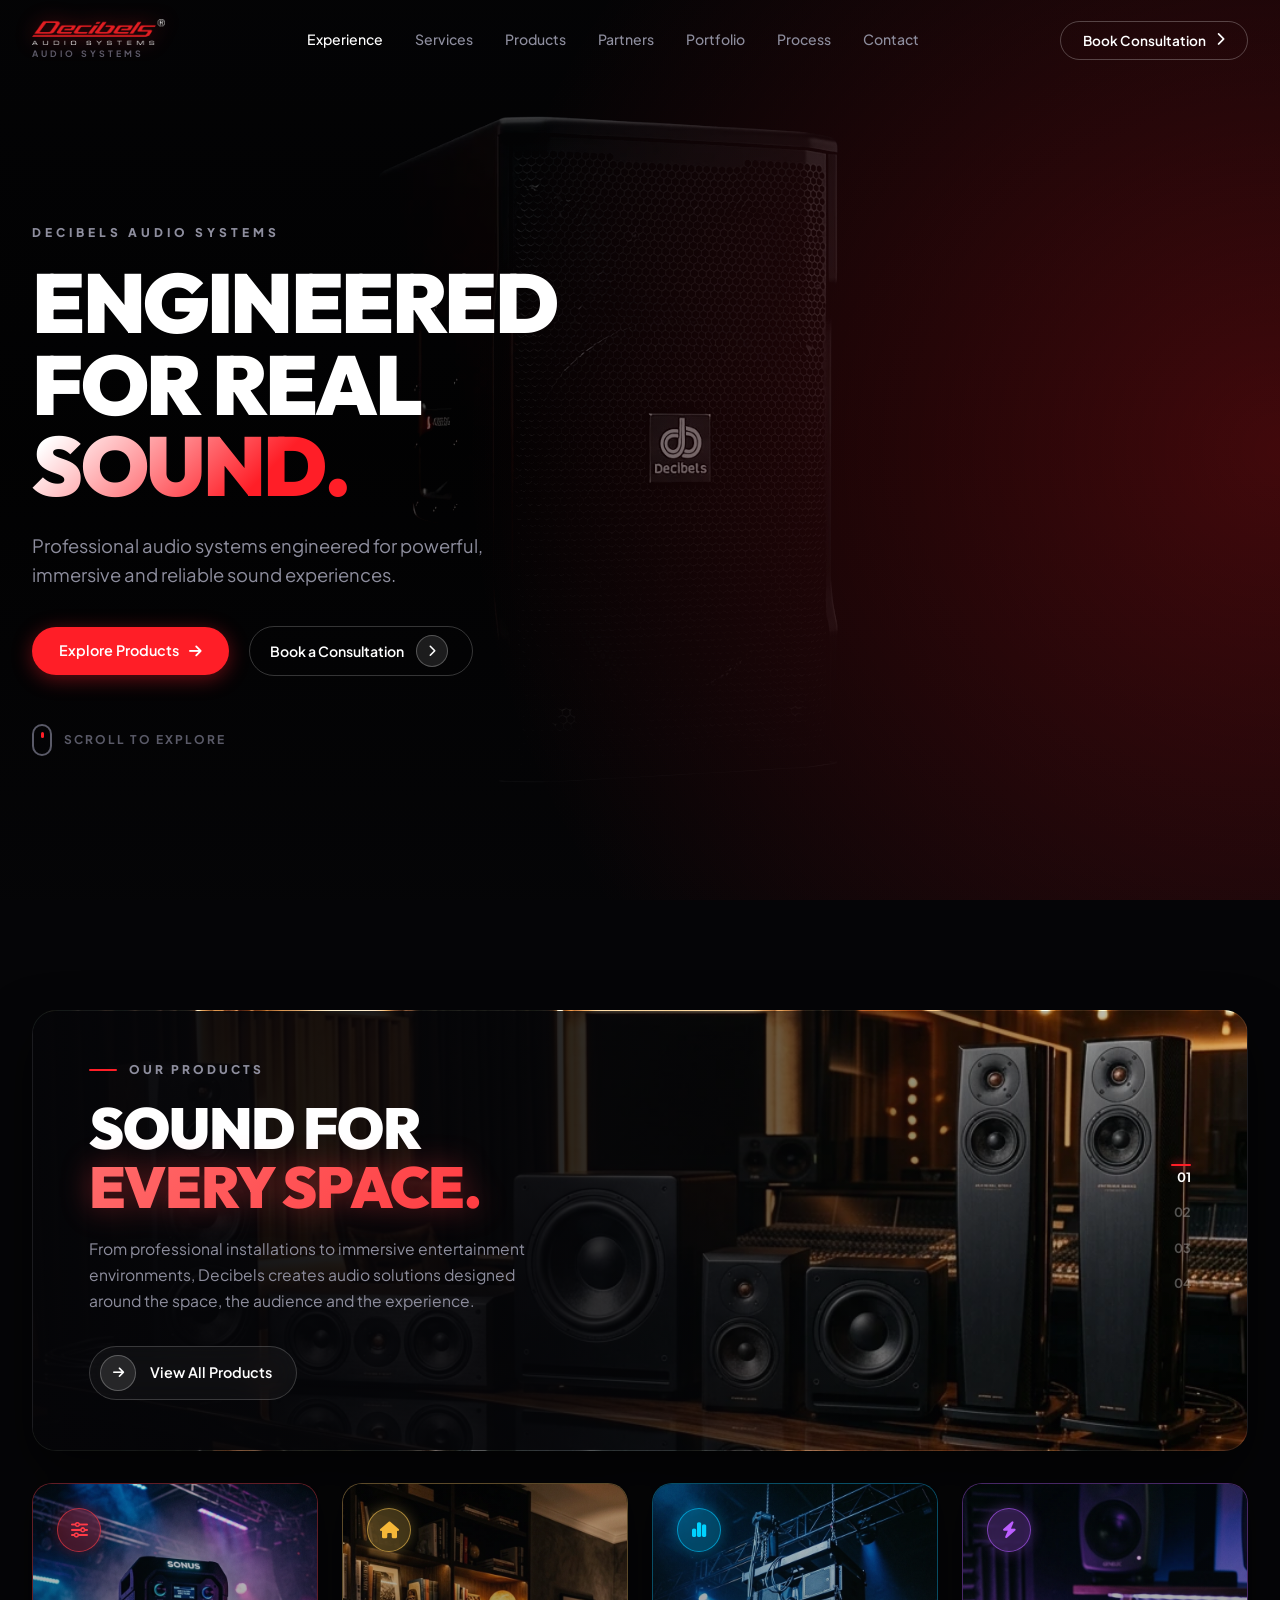
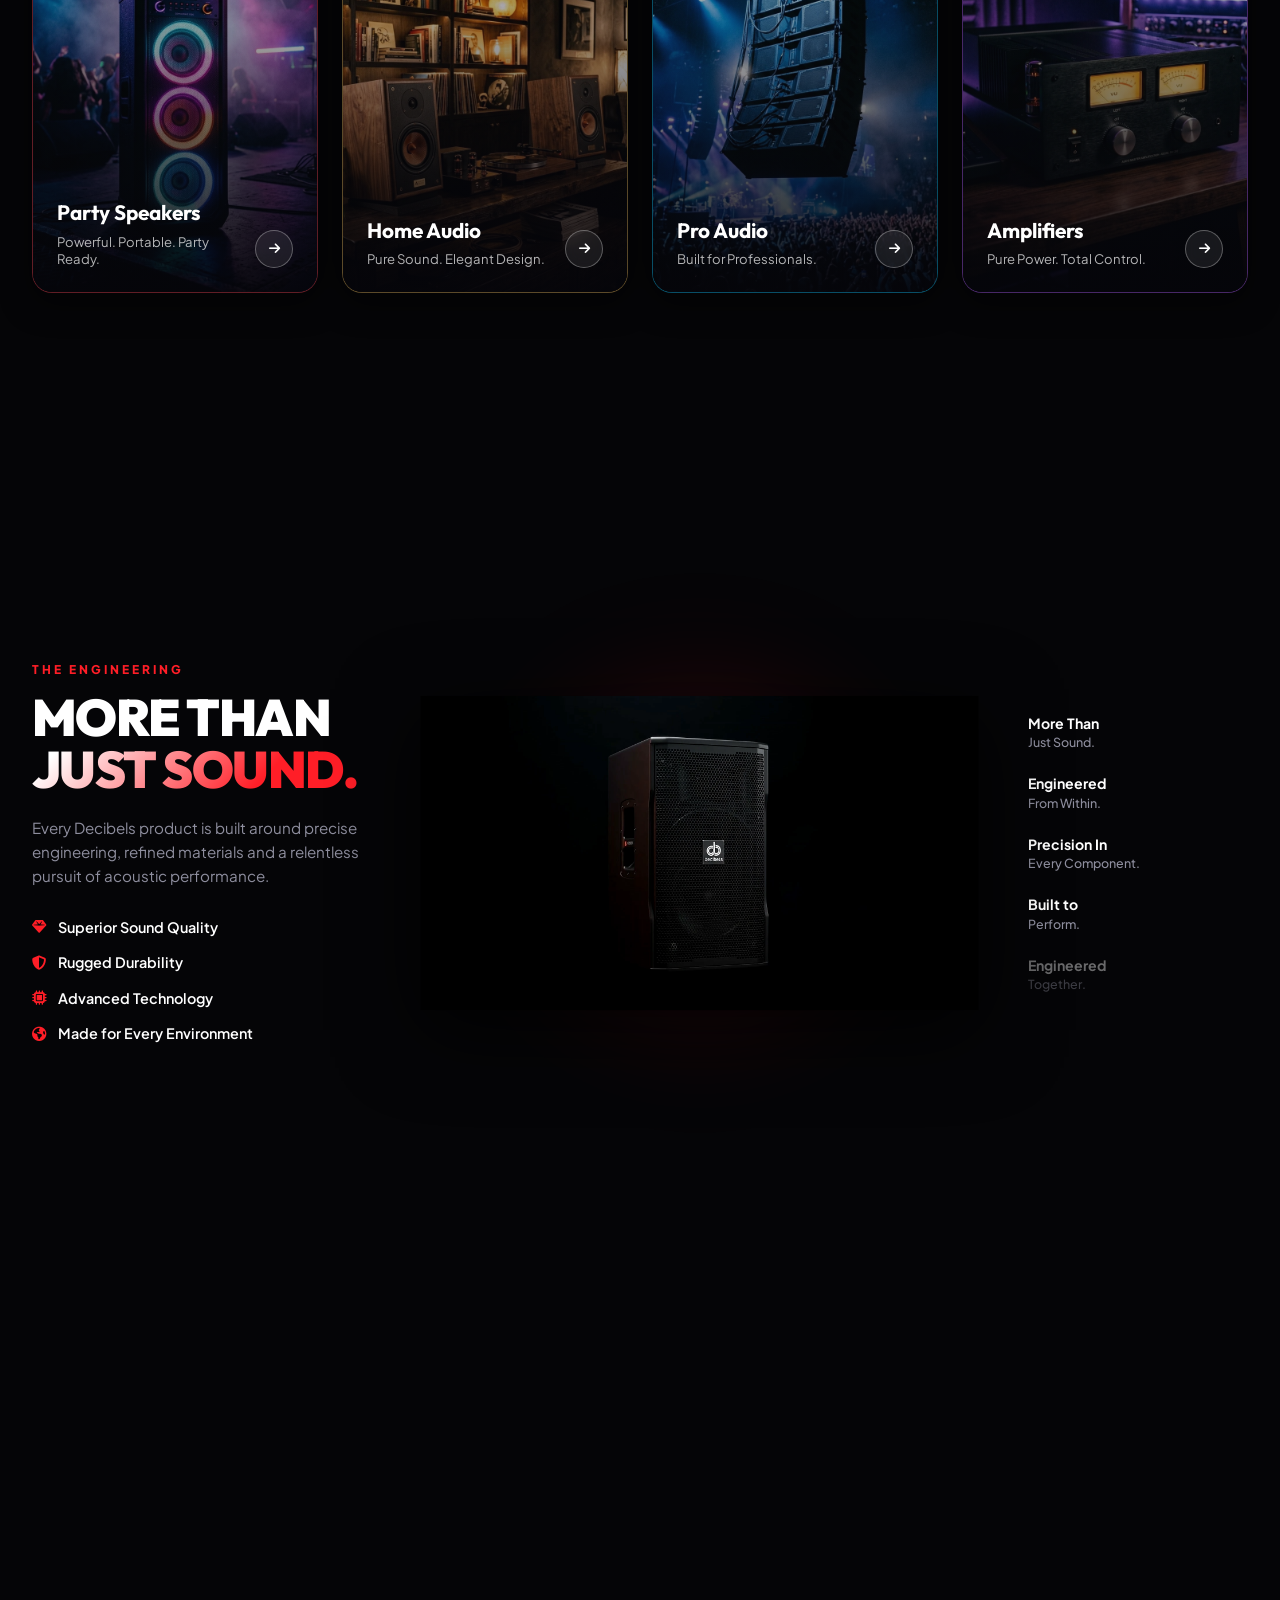
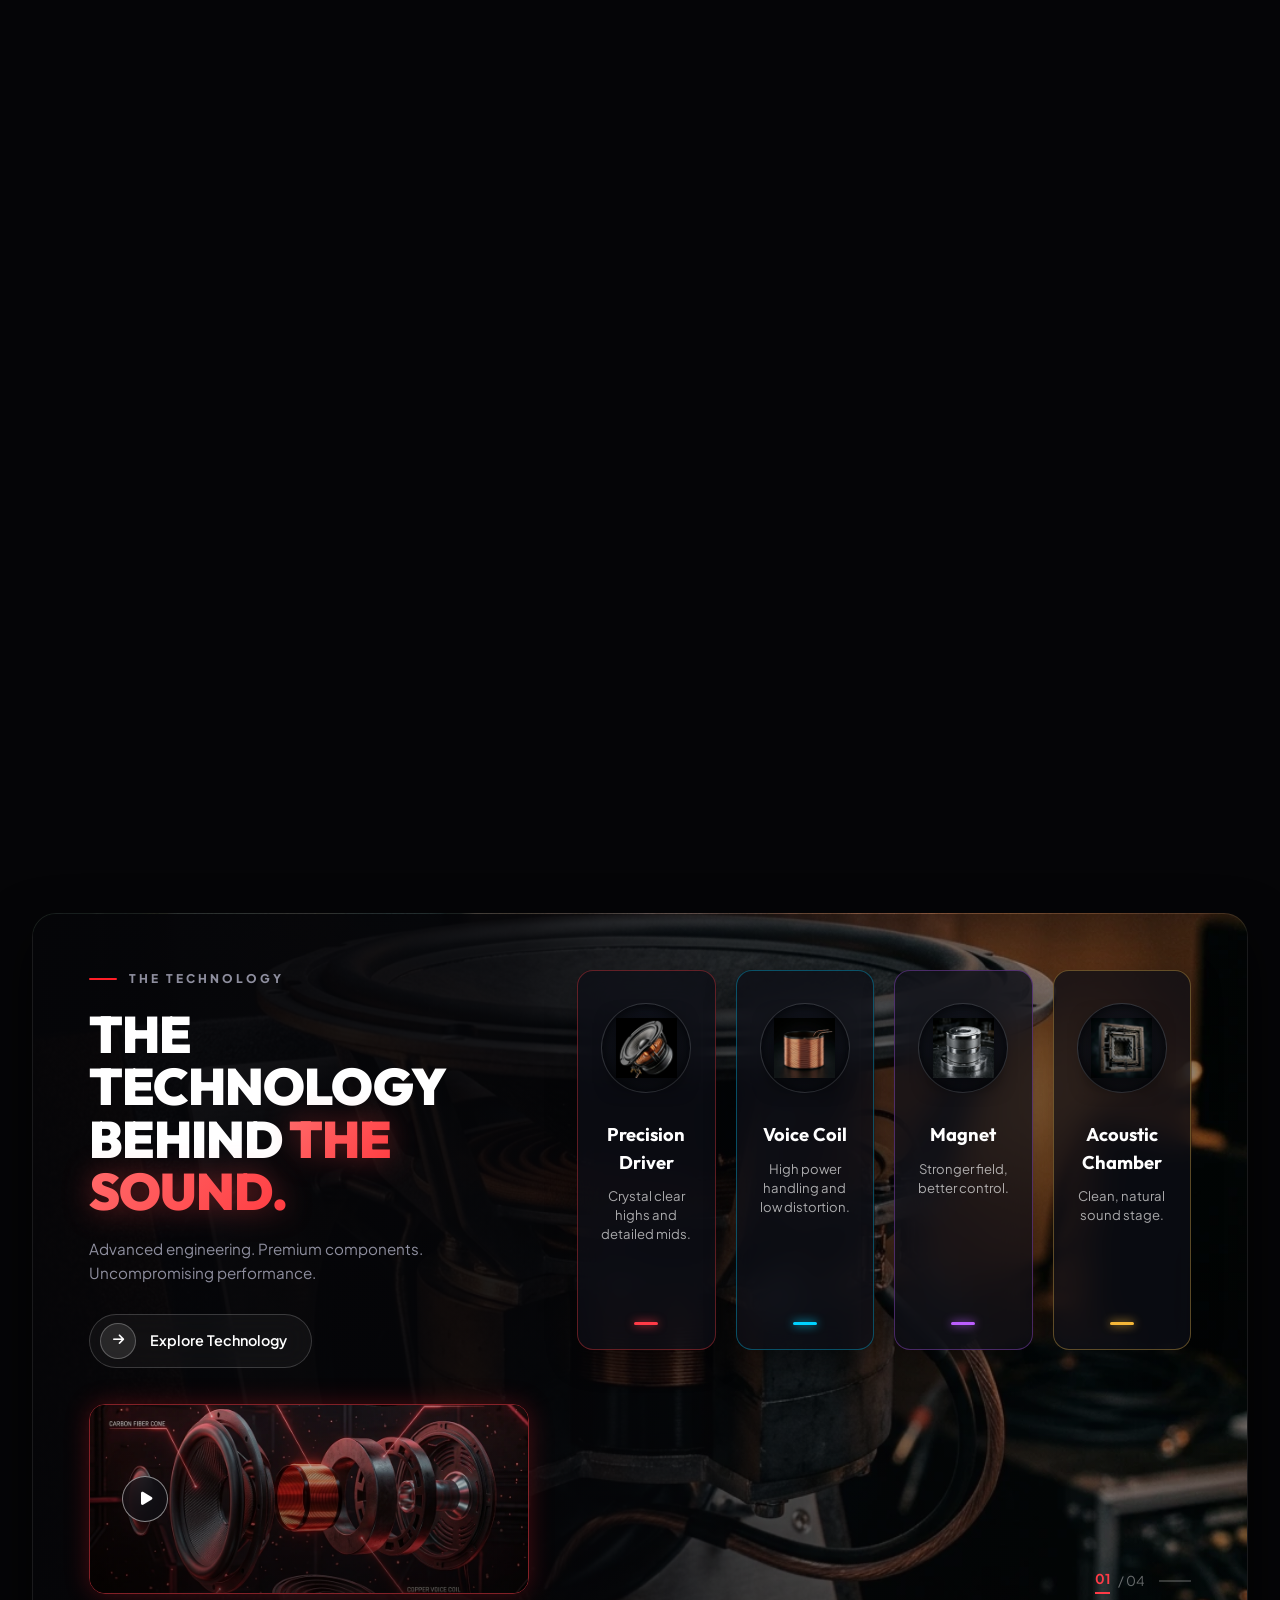
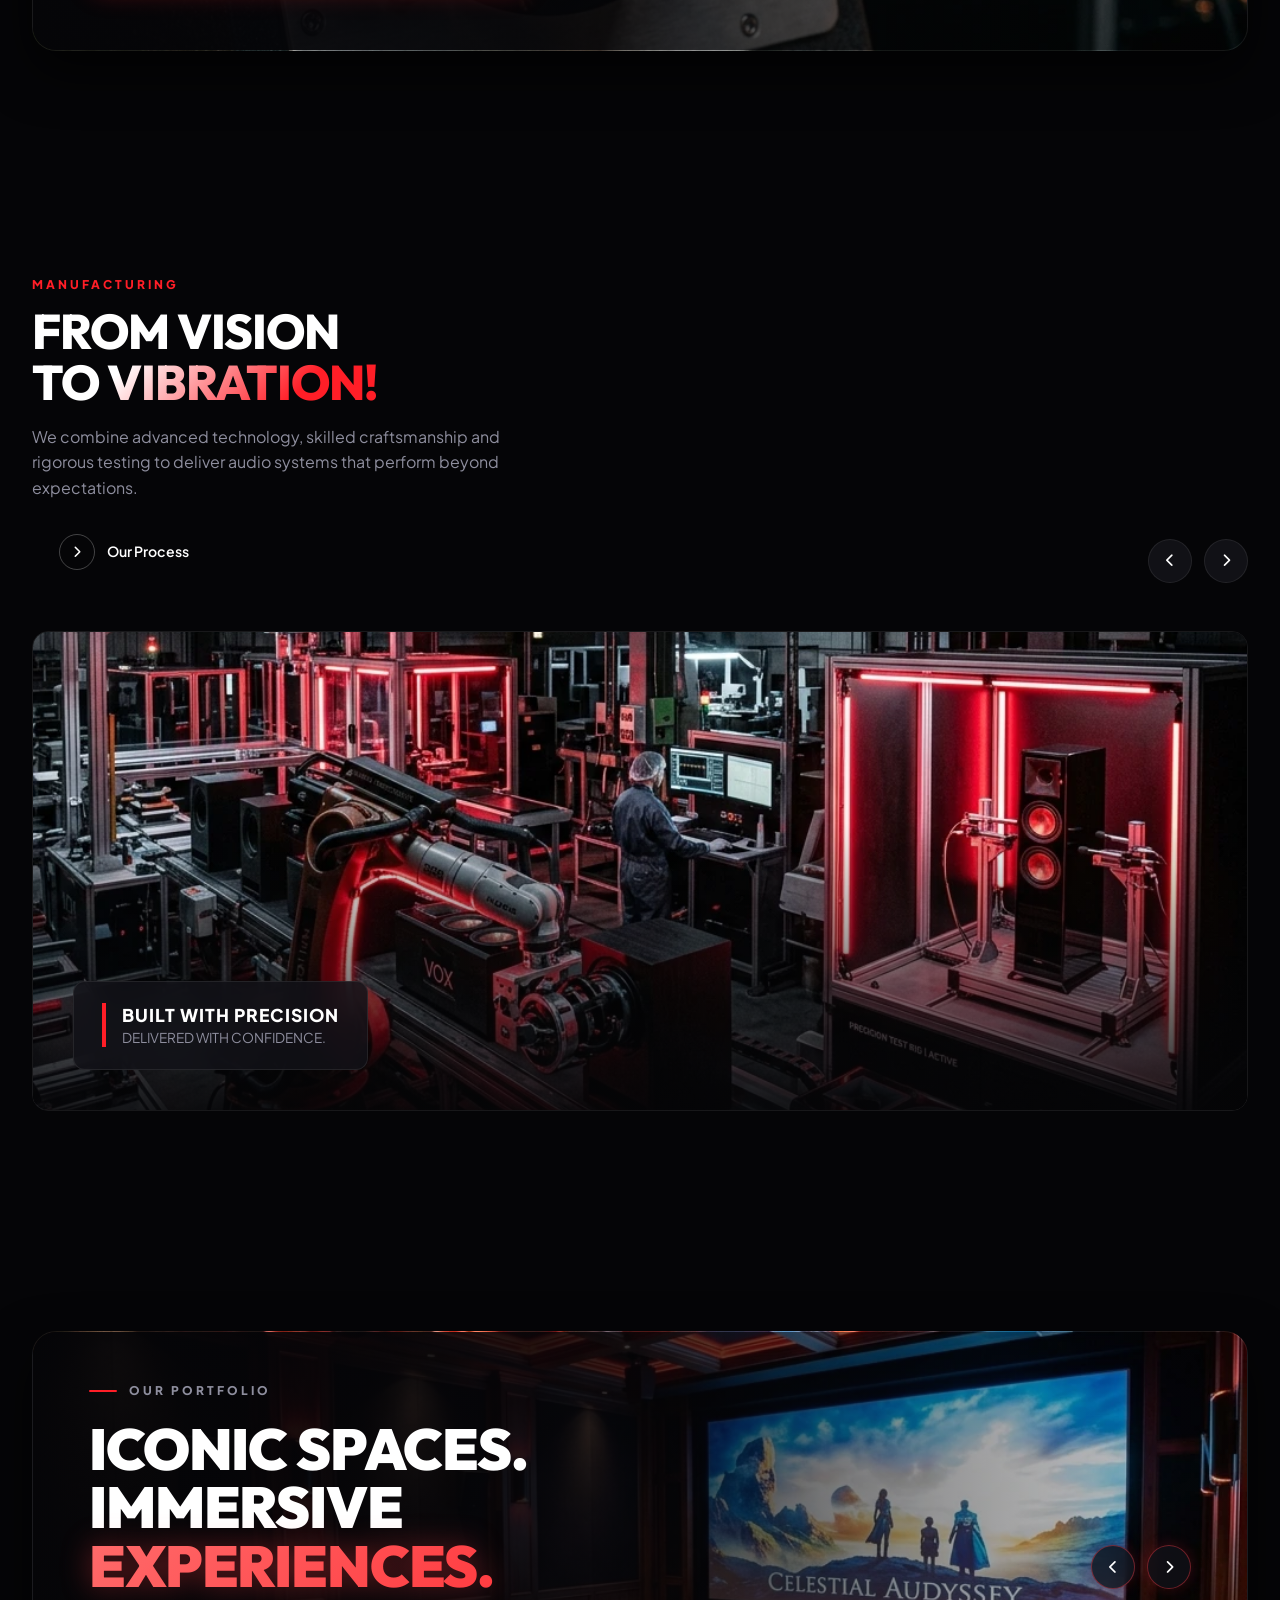
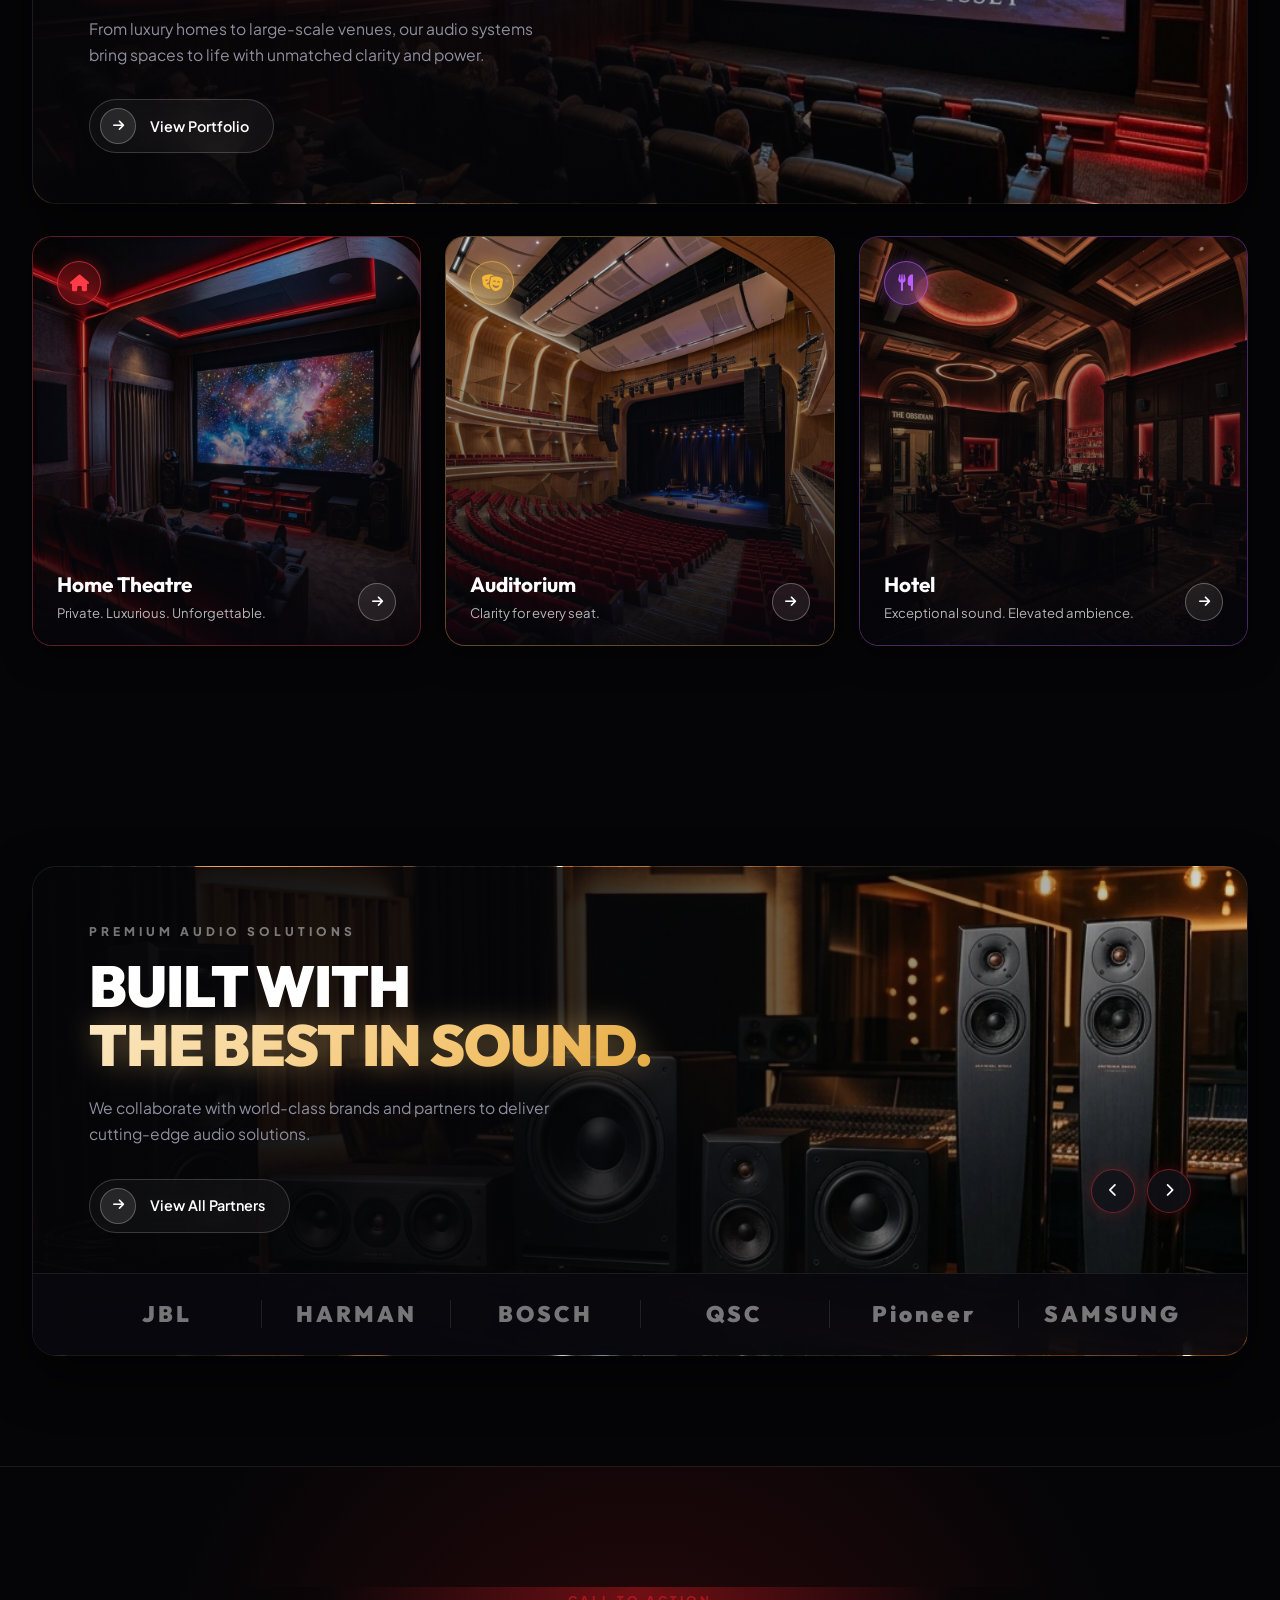
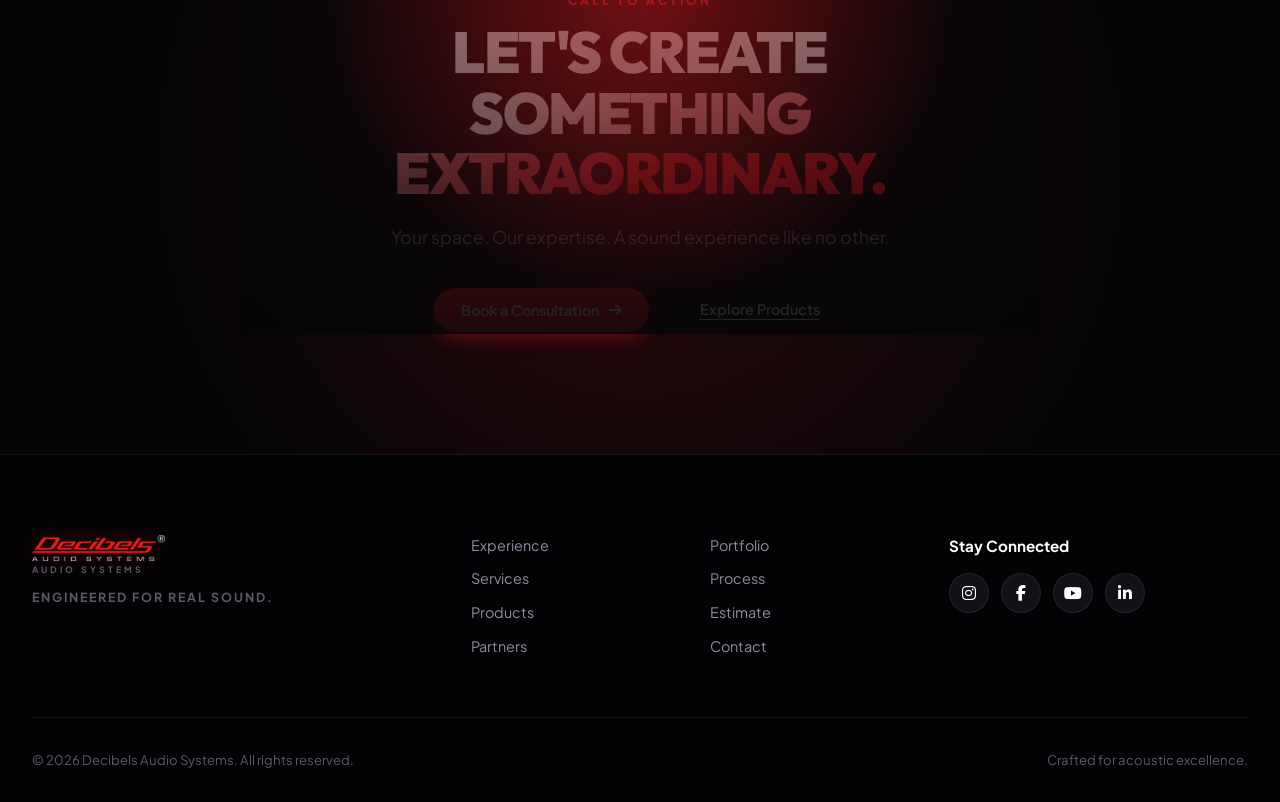
==== index.html @ f0364c9f "Add files via upload" ====
<!DOCTYPE html>
<html lang="en">
<head>
  <meta charset="UTF-8">
  <meta name="viewport" content="width=device-width, initial-scale=1.0">
  <title>Decibels Audio Systems - Engineered for Real Sound</title>
  <meta name="description" content="Professional audio systems engineered for powerful, immersive and reliable sound experiences. Decibels Audio creates audio solutions for every space.">
  
  <!-- Google Fonts: Inter / Outfit / Plus Jakarta Sans -->
  <link rel="preconnect" href="https://fonts.googleapis.com">
  <link rel="preconnect" href="https://fonts.gstatic.com" crossorigin>
  <link href="https://fonts.googleapis.com/css2?family=Outfit:wght@400;500;600;700;800;900&family=Plus+Jakarta+Sans:wght@300;400;500;600;700;800&display=swap" rel="stylesheet">
  
  <!-- FontAwesome Icons -->
  <link rel="stylesheet" href="https://cdnjs.cloudflare.com/ajax/libs/font-awesome/6.4.0/css/all.min.css">
  
  <link rel="stylesheet" href="style.css">
</head>
<body>

  <!-- Background Ambient Glow Effects -->
  <div class="glow-bg glow-hero"></div>
  <div class="glow-bg glow-power"></div>
  <div class="glow-bg glow-footer"></div>

  <!-- Header / Navigation Bar -->
  <header class="navbar" id="navbar">
    <div class="nav-container">
      <a href="#hero" class="brand-logo" id="nav-brand-logo">
        <img src="assets/logo.webp" alt="Decibels Logo" class="logo-img">
        <span class="logo-subtext">AUDIO SYSTEMS</span>
      </a>

      <nav class="nav-menu" id="nav-menu">
        <a href="#hero" class="nav-link active">Experience</a>
        <a href="services.html" class="nav-link">Services</a>
        <a href="products.html" class="nav-link">Products</a>
        <a href="partners.html" class="nav-link">Partners</a>
        <a href="portfolio.html" class="nav-link">Portfolio</a>
        <a href="process.html" class="nav-link">Process</a>
        <a href="contact.html" class="nav-link">Contact</a>
      </nav>

      <div class="nav-actions">
        <button class="btn btn-outline-pill trigger-quote-btn" id="nav-book-btn">
          Book Consultation <i class="fa-solid fa-chevron-right"></i>
        </button>
        <button class="mobile-toggle" id="mobile-toggle" aria-label="Toggle Navigation">
          <i class="fa-solid fa-bars"></i>
        </button>
      </div>
    </div>
  </header>

  <!-- Hero Section with Full-Bleed Background Video -->
  <section class="hero-section" id="hero">
    <div class="hero-video-wrapper">
      <video class="hero-video-bg" autoplay loop muted playsinline poster="assets/ezgif-frame-003.webp">
        <source src="assets/homepagevideo.mp4" type="video/mp4">
      </video>
      <div class="hero-video-overlay"></div>
    </div>



    <div class="hero-container">
      <div class="hero-content">
        <span class="hero-brand-tag">DECIBELS AUDIO SYSTEMS</span>
        
        <h1 class="hero-title">
          ENGINEERED<br>
          FOR REAL<br>
          <span class="text-glow-red">SOUND.</span>
        </h1>

        <p class="hero-subtitle">
          Professional audio systems engineered for powerful, immersive and reliable sound experiences.
        </p>

        <div class="hero-cta-group">
          <a href="products.html" class="btn btn-primary btn-glow">
            Explore Products <i class="fa-solid fa-arrow-right"></i>
          </a>
          <button class="btn btn-circle-play trigger-quote-btn" id="hero-book-btn">
            Book a Consultation <span class="play-circle-icon"><i class="fa-solid fa-chevron-right"></i></span>
          </button>
        </div>

        <div class="scroll-indicator">
          <div class="mouse-icon">
            <div class="mouse-wheel"></div>
          </div>
          <span>SCROLL TO EXPLORE</span>
        </div>
      </div>
    </div>
  </section>

  <!-- Section 2: OUR PRODUCTS ("SOUND FOR EVERY SPACE.") -->
  <section class="products-section section-padding" id="products">
    <div class="section-container">
      
      <!-- Top Banner/Hero Card (Matches reference mockup layout) -->
      <div class="products-banner-hero">
        <div class="banner-overlay-dark"></div>
        <div class="banner-content-wrap">
          
          <div class="banner-text-left">
            <div class="tag-with-line">
              <span class="dash-line"></span>
              <span class="tag-text">OUR PRODUCTS</span>
            </div>
            
            <h2 class="products-banner-title">
              SOUND FOR<br>
              <span class="text-glow-coral">EVERY SPACE.</span>
            </h2>
            
            <p class="products-banner-desc">
              From professional installations to immersive entertainment environments, Decibels creates audio solutions designed around the space, the audience and the experience.
            </p>
            
            <a href="products.html" class="btn-pill-arrow">
              <span class="pill-arrow-icon"><i class="fa-solid fa-arrow-right"></i></span>
              <span>View All Products</span>
            </a>
          </div>

          <!-- Vertical Step Indicators (01-04) on Far Right -->
          <div class="banner-side-steps">
            <div class="side-step-item active">
              <span class="side-step-num">01</span>
              <span class="side-step-indicator"></span>
            </div>
            <div class="side-step-item"><span class="side-step-num">02</span></div>
            <div class="side-step-item"><span class="side-step-num">03</span></div>
            <div class="side-step-item"><span class="side-step-num">04</span></div>
          </div>

        </div>
      </div>

      <!-- 4 High-End Product Cards Grid -->
      <div class="products-cards-grid">
        
        <!-- Card 1: Party Speakers -->
        <div class="prod-card card-party" onclick="window.location.href='products.html'">
          <div class="prod-card-bg" style="background-image: url('assets/party_speaker_card.webp');"></div>
          <div class="prod-card-overlay"></div>
          
          <div class="prod-card-content">
            <div class="card-badge badge-red">
              <i class="fa-solid fa-sliders"></i>
            </div>
            
            <div class="card-footer-row">
              <div class="card-text-col">
                <h3 class="card-title">Party Speakers</h3>
                <p class="card-subtitle">Powerful. Portable. Party Ready.</p>
              </div>
              <button class="card-circle-arrow" aria-label="View Party Speakers">
                <i class="fa-solid fa-arrow-right"></i>
              </button>
            </div>
          </div>
        </div>

        <!-- Card 2: Home Audio -->
        <div class="prod-card card-home" onclick="window.location.href='products.html'">
          <div class="prod-card-bg" style="background-image: url('assets/home_audio_card.webp');"></div>
          <div class="prod-card-overlay"></div>
          
          <div class="prod-card-content">
            <div class="card-badge badge-gold">
              <i class="fa-solid fa-house"></i>
            </div>
            
            <div class="card-footer-row">
              <div class="card-text-col">
                <h3 class="card-title">Home Audio</h3>
                <p class="card-subtitle">Pure Sound. Elegant Design.</p>
              </div>
              <button class="card-circle-arrow" aria-label="View Home Audio">
                <i class="fa-solid fa-arrow-right"></i>
              </button>
            </div>
          </div>
        </div>

        <!-- Card 3: Pro Audio -->
        <div class="prod-card card-pro" onclick="window.location.href='products.html'">
          <div class="prod-card-bg" style="background-image: url('assets/pro_audio_card.webp');"></div>
          <div class="prod-card-overlay"></div>
          
          <div class="prod-card-content">
            <div class="card-badge badge-blue">
              <i class="fa-solid fa-chart-simple"></i>
            </div>
            
            <div class="card-footer-row">
              <div class="card-text-col">
                <h3 class="card-title">Pro Audio</h3>
                <p class="card-subtitle">Built for Professionals.</p>
              </div>
              <button class="card-circle-arrow" aria-label="View Pro Audio">
                <i class="fa-solid fa-arrow-right"></i>
              </button>
            </div>
          </div>
        </div>

        <!-- Card 4: Amplifiers -->
        <div class="prod-card card-amp" onclick="window.location.href='products.html'">
          <div class="prod-card-bg" style="background-image: url('assets/amplifier_card.webp');"></div>
          <div class="prod-card-overlay"></div>
          
          <div class="prod-card-content">
            <div class="card-badge badge-purple">
              <i class="fa-solid fa-bolt"></i>
            </div>
            
            <div class="card-footer-row">
              <div class="card-text-col">
                <h3 class="card-title">Amplifiers</h3>
                <p class="card-subtitle">Pure Power. Total Control.</p>
              </div>
              <button class="card-circle-arrow" aria-label="View Amplifiers">
                <i class="fa-solid fa-arrow-right"></i>
              </button>
            </div>
          </div>
        </div>

      </div>

    </div>
  </section>

  <!-- Section 3: THE ENGINEERING / 4-FRAME SCROLL REVEAL (400vh) -->
  <section class="experience-reveal" id="experience-reveal-section">
    <div class="experience-sticky">
      <div class="engineering-layout">
        
        <!-- Left Side Text & Bullets -->
        <div class="eng-left-col">
          <span class="section-tag-red">THE ENGINEERING</span>
          <h2 class="story-headline">
            MORE THAN<br>
            <span class="text-glow-red">JUST SOUND.</span>
          </h2>
          <p class="story-desc">
            Every Decibels product is built around precise engineering, refined materials and a relentless pursuit of acoustic performance.
          </p>
          <ul class="feature-bullet-list">
            <li><i class="fa-solid fa-gem bullet-icon"></i> Superior Sound Quality</li>
            <li><i class="fa-solid fa-shield-halved bullet-icon"></i> Rugged Durability</li>
            <li><i class="fa-solid fa-microchip bullet-icon"></i> Advanced Technology</li>
            <li><i class="fa-solid fa-earth-americas bullet-icon"></i> Made for Every Environment</li>
          </ul>
        </div>

        <!-- Center Stage: 4 Frame Images -->
        <div class="eng-center-stage">
          <div class="frame-glow-backdrop"></div>
          <div class="frame-images-wrapper">
            <img src="assets/ezgif-frame-003.webp" class="reveal-frame active" id="frame-1" alt="Assembled Subwoofer">
            <img src="assets/ezgif-frame-019.webp" class="reveal-frame" id="frame-2" alt="Subwoofer Opening">
            <img src="assets/ezgif-frame-024.webp" class="reveal-frame" id="frame-3" alt="Exploded Speaker Assembly">
            <img src="assets/ezgif-frame-040.webp" class="reveal-frame" id="frame-4" alt="Reassembled Subwoofer">
          </div>
        </div>

        <!-- Right Side Navigation -->
        <div class="eng-right-col">
          <div class="step-nav-item active" data-step="0">
            <span class="step-nav-text">More Than<br><small>Just Sound.</small></span>
          </div>
          <div class="step-nav-item" data-step="1">
            <span class="step-nav-text">Engineered<br><small>From Within.</small></span>
          </div>
          <div class="step-nav-item" data-step="2">
            <span class="step-nav-text">Precision In<br><small>Every Component.</small></span>
          </div>
          <div class="step-nav-item" data-step="3">
            <span class="step-nav-text">Built to<br><small>Perform.</small></span>
          </div>
          <div class="step-nav-item" data-step="4">
            <span class="step-nav-text">Engineered<br><small>Together.</small></span>
          </div>
        </div>

      </div>
    </div>
  </section>

  <!-- Section 4: THE TECHNOLOGY ("THE TECHNOLOGY BEHIND THE SOUND.") -->
  <section class="technology-section section-padding" id="technology">
    <div class="section-container">
      
      <div class="tech-hero-wrapper">
        <div class="tech-bg-overlay"></div>
        
        <div class="tech-content-grid">
          
          <!-- Left Column: Headers & Video Preview Card -->
          <div class="tech-left-col">
            <div class="tag-with-line">
              <span class="dash-line"></span>
              <span class="tag-text">THE TECHNOLOGY</span>
            </div>
            
            <h2 class="tech-banner-title">
              THE<br>
              TECHNOLOGY<br>
              BEHIND <span class="text-glow-coral">THE</span><br>
              <span class="text-glow-coral">SOUND.</span>
            </h2>
            
            <p class="tech-banner-desc">
              Advanced engineering. Premium components. Uncompromising performance.
            </p>
            
            <a href="technology.html" class="btn-pill-arrow tech-explore-btn">
              <span class="pill-arrow-icon"><i class="fa-solid fa-arrow-right"></i></span>
              <span>Explore Technology</span>
            </a>
            
            <!-- Video / Preview Card at Bottom Left -->
            <div class="tech-preview-card" onclick="window.location.href='technology.html'">
              <img src="assets/tech_video_preview.webp" alt="Exploded Speaker Assembly" class="preview-img">
              <div class="preview-overlay"></div>
              <div class="preview-play-btn">
                <i class="fa-solid fa-play"></i>
              </div>
            </div>
          </div>

          <!-- Right Column: 4 Vertical Glassmorphic Component Cards -->
          <div class="tech-right-col">
            <div class="tech-cards-flex">
              
              <!-- Card 1: Precision Driver -->
              <div class="tech-comp-card card-red-glow">
                <div class="comp-icon-circle">
                  <img src="assets/tech_driver.webp" alt="Precision Driver">
                </div>
                <h3 class="comp-title">Precision Driver</h3>
                <p class="comp-desc">Crystal clear highs and detailed mids.</p>
                <div class="comp-bar bar-red"></div>
              </div>

              <!-- Card 2: Voice Coil -->
              <div class="tech-comp-card card-blue-glow">
                <div class="comp-icon-circle">
                  <img src="assets/tech_voice_coil.webp" alt="Voice Coil">
                </div>
                <h3 class="comp-title">Voice Coil</h3>
                <p class="comp-desc">High power handling and low distortion.</p>
                <div class="comp-bar bar-blue"></div>
              </div>

              <!-- Card 3: Magnet -->
              <div class="tech-comp-card card-purple-glow">
                <div class="comp-icon-circle">
                  <img src="assets/tech_magnet.webp" alt="Magnet">
                </div>
                <h3 class="comp-title">Magnet</h3>
                <p class="comp-desc">Stronger field, better control.</p>
                <div class="comp-bar bar-purple"></div>
              </div>

              <!-- Card 4: Acoustic Chamber -->
              <div class="tech-comp-card card-gold-glow">
                <div class="comp-icon-circle">
                  <img src="assets/tech_chamber.webp" alt="Acoustic Chamber">
                </div>
                <h3 class="comp-title">Acoustic Chamber</h3>
                <p class="comp-desc">Clean, natural sound stage.</p>
                <div class="comp-bar bar-gold"></div>
              </div>

            </div>

            <!-- Bottom Counter (01 / 04) -->
            <div class="tech-counter-row">
              <span class="counter-num active">01</span>
              <span class="counter-slash">/ 04</span>
              <span class="counter-line"></span>
            </div>
          </div>

        </div>
      </div>

    </div>
  </section>

  <!-- Section 5: MANUFACTURING ("FROM VISION TO VIBRATION!") -->
  <section class="manufacturing-section section-padding" id="manufacturing">
    <div class="section-container">
      <div class="section-header-split">
        <div class="section-header-left">
          <span class="section-tag-red">MANUFACTURING</span>
          <h2 class="section-title">
            FROM VISION<br>
            TO <span class="text-glow-red">VIBRATION!</span>
          </h2>
          <p class="section-desc">
            We combine advanced technology, skilled craftsmanship and rigorous testing to deliver audio systems that perform beyond expectations.
          </p>
          <a href="process.html" class="btn btn-circle-icon">
            <span class="circle-btn-icon"><i class="fa-solid fa-chevron-right"></i></span> Our Process
          </a>
        </div>

        <div class="section-slider-controls">
          <button class="arrow-btn" id="mfg-prev"><i class="fa-solid fa-chevron-left"></i></button>
          <button class="arrow-btn" id="mfg-next"><i class="fa-solid fa-chevron-right"></i></button>
        </div>
      </div>

      <!-- Full-Width Factory Panoramic Banner -->
      <div class="mfg-banner-container">
        <img src="assets/factory_manufacturing.webp" alt="Decibels Assembly Factory" class="mfg-banner-img">
        <div class="mfg-banner-overlay">
          <div class="mfg-banner-caption">
            <span class="red-line-bar"></span>
            <div>
              <h3>BUILT WITH PRECISION</h3>
              <p>DELIVERED WITH CONFIDENCE.</p>
            </div>
          </div>
        </div>
      </div>
    </div>
  </section>

  <!-- Section 6: OUR PORTFOLIO ("ICONIC SPACES. IMMERSIVE EXPERIENCES.") -->
  <section class="portfolio-section section-padding" id="portfolio">
    <div class="section-container">
      
      <!-- Top Banner/Hero Card (Matches reference mockup layout) -->
      <div class="port-banner-hero">
        <div class="banner-overlay-dark"></div>
        <div class="banner-content-wrap">
          
          <div class="banner-text-left">
            <div class="tag-with-line">
              <span class="dash-line"></span>
              <span class="tag-text">OUR PORTFOLIO</span>
            </div>
            
            <h2 class="products-banner-title">
              ICONIC SPACES.<br>
              IMMERSIVE<br>
              <span class="text-glow-coral">EXPERIENCES.</span>
            </h2>
            
            <p class="products-banner-desc">
              From luxury homes to large-scale venues, our audio systems bring spaces to life with unmatched clarity and power.
            </p>
            
            <a href="portfolio.html" class="btn-pill-arrow">
              <span class="pill-arrow-icon"><i class="fa-solid fa-arrow-right"></i></span>
              <span>View Portfolio</span>
            </a>
          </div>

          <!-- Slider Arrow Controls on Far Right -->
          <div class="port-header-controls">
            <button class="port-arrow-btn" aria-label="Previous Slide"><i class="fa-solid fa-chevron-left"></i></button>
            <button class="port-arrow-btn" aria-label="Next Slide"><i class="fa-solid fa-chevron-right"></i></button>
          </div>

        </div>
      </div>

      <!-- 3 High-End Portfolio Cards Grid -->
      <div class="portfolio-cards-grid">
        
        <!-- Card 1: Home Theatre -->
        <div class="prod-card card-party" onclick="window.location.href='portfolio.html'">
          <div class="prod-card-bg" style="background-image: url('assets/port_home_theatre.webp');"></div>
          <div class="prod-card-overlay"></div>
          
          <div class="prod-card-content">
            <div class="card-badge badge-red">
              <i class="fa-solid fa-house"></i>
            </div>
            
            <div class="card-footer-row">
              <div class="card-text-col">
                <h3 class="card-title">Home Theatre</h3>
                <p class="card-subtitle">Private. Luxurious. Unforgettable.</p>
              </div>
              <button class="card-circle-arrow" aria-label="View Home Theatre">
                <i class="fa-solid fa-arrow-right"></i>
              </button>
            </div>
          </div>
        </div>

        <!-- Card 2: Auditorium -->
        <div class="prod-card card-home" onclick="window.location.href='portfolio.html'">
          <div class="prod-card-bg" style="background-image: url('assets/app_auditorium.webp');"></div>
          <div class="prod-card-overlay"></div>
          
          <div class="prod-card-content">
            <div class="card-badge badge-gold">
              <i class="fa-solid fa-masks-theater"></i>
            </div>
            
            <div class="card-footer-row">
              <div class="card-text-col">
                <h3 class="card-title">Auditorium</h3>
                <p class="card-subtitle">Clarity for every seat.</p>
              </div>
              <button class="card-circle-arrow" aria-label="View Auditorium">
                <i class="fa-solid fa-arrow-right"></i>
              </button>
            </div>
          </div>
        </div>

        <!-- Card 3: Hotel -->
        <div class="prod-card card-amp" onclick="window.location.href='portfolio.html'">
          <div class="prod-card-bg" style="background-image: url('assets/app_hotel.webp');"></div>
          <div class="prod-card-overlay"></div>
          
          <div class="prod-card-content">
            <div class="card-badge badge-purple">
              <i class="fa-solid fa-utensils"></i>
            </div>
            
            <div class="card-footer-row">
              <div class="card-text-col">
                <h3 class="card-title">Hotel</h3>
                <p class="card-subtitle">Exceptional sound. Elevated ambience.</p>
              </div>
              <button class="card-circle-arrow" aria-label="View Hotel">
                <i class="fa-solid fa-arrow-right"></i>
              </button>
            </div>
          </div>
        </div>

      </div>

    </div>
  </section>

  <!-- Section 7: OUR PARTNERS ("BUILT WITH THE BEST IN SOUND.") -->
  <section class="partners-section section-padding" id="partners">
    <div class="section-container">
      
      <div class="partners-banner-hero">
        <div class="banner-overlay-dark"></div>
        
        <div class="partners-hero-content">
          
          <div class="partners-text-left">
            <span class="partners-sub-tag">PREMIUM AUDIO SOLUTIONS</span>
            
            <h2 class="partners-banner-title">
              BUILT WITH<br>
              <span class="text-glow-gold">THE BEST IN SOUND.</span>
            </h2>
            
            <p class="partners-banner-desc">
              We collaborate with world-class brands and partners to deliver cutting-edge audio solutions.
            </p>
            
            <a href="partners.html" class="btn-pill-arrow">
              <span class="pill-arrow-icon"><i class="fa-solid fa-arrow-right"></i></span>
              <span>View All Partners</span>
            </a>
          </div>

          <!-- Slider Controls on Right -->
          <div class="partners-header-controls">
            <button class="port-arrow-btn" id="part-prev" aria-label="Previous Partner"><i class="fa-solid fa-chevron-left"></i></button>
            <button class="port-arrow-btn" id="part-next" aria-label="Next Partner"><i class="fa-solid fa-chevron-right"></i></button>
          </div>

        </div>

        <!-- Bottom Marquee Bar with Brand Logos and Dividers -->
        <div class="partners-bottom-bar">
          <div class="partner-brand-item">
            <span class="partner-logo-name">JBL</span>
          </div>
          <div class="brand-divider"></div>
          <div class="partner-brand-item">
            <span class="partner-logo-name">HARMAN</span>
          </div>
          <div class="brand-divider"></div>
          <div class="partner-brand-item">
            <span class="partner-logo-name">BOSCH</span>
          </div>
          <div class="brand-divider"></div>
          <div class="partner-brand-item">
            <span class="partner-logo-name">QSC</span>
          </div>
          <div class="brand-divider"></div>
          <div class="partner-brand-item">
            <span class="partner-logo-name">Pioneer</span>
          </div>
          <div class="brand-divider"></div>
          <div class="partner-brand-item">
            <span class="partner-logo-name">SAMSUNG</span>
          </div>
        </div>

      </div>

    </div>
  </section>

  <!-- Section 8: CALL TO ACTION ("LET'S CREATE SOMETHING EXTRAORDINARY.") -->
  <section class="cta-section" id="cta">
    <div class="cta-container">
      <div class="cta-bg-lights"></div>
      <div class="cta-content">
        <span class="section-tag-red">CALL TO ACTION</span>
        <h2 class="cta-title">
          LET'S CREATE<br>
          <span class="text-glow-red">SOMETHING EXTRAORDINARY.</span>
        </h2>
        <p class="cta-desc">
          Your space. Our expertise. A sound experience like no other.
        </p>

        <div class="cta-btn-group">
          <button class="btn btn-primary btn-glow trigger-quote-btn">
            Book a Consultation <i class="fa-solid fa-arrow-right"></i>
          </button>
          <a href="products.html" class="btn btn-link-white">
            Explore Products
          </a>
        </div>
      </div>
    </div>
  </section>

  <!-- Section 9: FOOTER -->
  <footer class="footer">
    <div class="footer-container">
      <div class="footer-grid">
        <!-- Col 1: Brand Info -->
        <div class="footer-col-brand">
          <a href="#hero" class="brand-logo">
            <img src="assets/logo.webp" alt="Decibels Logo" class="logo-img">
            <span class="logo-subtext">AUDIO SYSTEMS</span>
          </a>
          <p class="footer-brand-tagline">ENGINEERED FOR REAL SOUND.</p>
        </div>

        <!-- Col 2: Navigation Links -->
        <div class="footer-col-links">
          <a href="#hero">Experience</a>
          <a href="services.html">Services</a>
          <a href="products.html">Products</a>
          <a href="partners.html">Partners</a>
        </div>

        <div class="footer-col-links">
          <a href="portfolio.html">Portfolio</a>
          <a href="process.html">Process</a>
          <a href="estimate.html">Estimate</a>
          <a href="contact.html">Contact</a>
        </div>

        <!-- Col 3: Social Links -->
        <div class="footer-col-social">
          <h4>Stay Connected</h4>
          <div class="footer-social-icons">
            <a href="#" aria-label="Instagram"><i class="fa-brands fa-instagram"></i></a>
            <a href="#" aria-label="Facebook"><i class="fa-brands fa-facebook-f"></i></a>
            <a href="#" aria-label="YouTube"><i class="fa-brands fa-youtube"></i></a>
            <a href="#" aria-label="LinkedIn"><i class="fa-brands fa-linkedin-in"></i></a>
          </div>
        </div>
      </div>

      <div class="footer-bottom">
        <p>© 2026 Decibels Audio Systems. All rights reserved.</p>
        <p class="footer-craft">Crafted for acoustic excellence.</p>
      </div>
    </div>
  </footer>

  <!-- Drawer: Quote Request Slide-over -->
  <div class="drawer-overlay" id="quote-drawer-overlay">
    <div class="drawer" id="quote-drawer">
      <div class="drawer-header">
        <h3><span class="text-red">DECIBELS</span> AUDIO CONSULTATION</h3>
        <button class="close-drawer" id="close-drawer-btn"><i class="fa-solid fa-xmark"></i></button>
      </div>
      
      <form class="quote-form" id="quote-form">
        <div class="form-group">
          <label for="q-name">Full Name *</label>
          <input type="text" id="q-name" placeholder="John Doe" required>
        </div>

        <div class="form-group">
          <label for="q-email">Business Email *</label>
          <input type="email" id="q-email" placeholder="john@company.com" required>
        </div>

        <div class="form-group">
          <label for="q-category">Audio Category</label>
          <select id="q-category">
            <option value="party">Party Speakers</option>
            <option value="home">Home Audio / Theater</option>
            <option value="pro">Pro Audio / Line Array</option>
            <option value="amplifier">Power Amplifiers</option>
            <option value="custom">Custom OEM/ODM Solution</option>
          </select>
        </div>

        <div class="form-group">
          <label for="q-message">Project / Requirement Details</label>
          <textarea id="q-message" rows="4" placeholder="Tell us about your venue, space size, budget, or specifications..."></textarea>
        </div>

        <button type="submit" class="btn btn-primary btn-glow w-full">
          Submit Consultation Request <i class="fa-solid fa-arrow-right"></i>
        </button>
      </form>
    </div>
  </div>

  <script src="main.js"></script>
</body>
</html>
---- style.css ----
/* ==========================================================================
   DECIBELS AUDIO SYSTEMS - EXACT UI REDESIGN MOCKUP STYLING
   Color Palette: Pitch Black (#050507), Dark Charcoal (#0d0d12), Crimson Glow (#ff1e27)
   Typography: Outfit (Headings), Plus Jakarta Sans (Body)
   ========================================================================== */

:root {
  --bg-dark: #050507;
  --bg-surface: #0a0a0f;
  --bg-card: #111116;
  --bg-glass: rgba(18, 18, 24, 0.75);

  --accent-red: #ff1e27;
  --accent-red-hover: #e0121b;
  --accent-red-glow: rgba(255, 30, 39, 0.5);
  --accent-red-subtle: rgba(255, 30, 39, 0.15);

  --text-white: #ffffff;
  --text-muted: #8e8e9e;
  --text-subtle: #5a5a68;

  --border-glass: rgba(255, 255, 255, 0.08);
  --border-red: rgba(255, 30, 39, 0.35);

  --font-heading: 'Outfit', sans-serif;
  --font-body: 'Plus Jakarta Sans', sans-serif;

  --transition-fast: all 0.25s cubic-bezier(0.25, 1, 0.5, 1);
  --transition-smooth: all 0.4s cubic-bezier(0.16, 1, 0.3, 1);
  --radius-pill: 999px;
  --radius-card: 16px;

  --container-max: 1380px;
}

* {
  margin: 0;
  padding: 0;
  box-sizing: border-box;
}

html {
  scroll-behavior: smooth;
  font-family: var(--font-body);
  background-color: var(--bg-dark);
  color: var(--text-white);
  overflow-x: hidden;
}

body {
  position: relative;
  line-height: 1.5;
  background-color: var(--bg-dark);
  color: var(--text-white);
  -webkit-font-smoothing: antialiased;
}

a {
  color: inherit;
  text-decoration: none;
}

ul {
  list-style: none;
}

button, input, select, textarea {
  font-family: inherit;
}

/* --------------------------------------------------------------------------
   NAVBAR (Glassmorphic Top Bar)
   -------------------------------------------------------------------------- */
.navbar {
  position: fixed;
  top: 0;
  left: 0;
  width: 100%;
  height: 80px;
  z-index: 1000;
  transition: var(--transition-smooth);
}

.navbar.scrolled {
  height: 70px;
  background: rgba(5, 5, 7, 0.92);
  backdrop-filter: blur(16px);
  border-bottom: 1px solid var(--border-glass);
  box-shadow: 0 10px 30px rgba(0, 0, 0, 0.6);
}

.nav-container {
  max-width: var(--container-max);
  height: 100%;
  margin: 0 auto;
  padding: 0 32px;
  display: flex;
  align-items: center;
  justify-content: space-between;
}

.brand-logo {
  display: flex;
  flex-direction: column;
  align-items: flex-start;
  gap: 2px;
}

.logo-img {
  height: 26px;
  width: auto;
  object-fit: contain;
  filter: drop-shadow(0 0 10px rgba(255, 30, 39, 0.4));
}

.logo-subtext {
  font-size: 0.55rem;
  letter-spacing: 3px;
  font-weight: 700;
  color: var(--text-subtle);
}

.nav-menu {
  display: flex;
  align-items: center;
  gap: 32px;
}

.nav-link {
  font-size: 0.88rem;
  font-weight: 500;
  color: var(--text-muted);
  transition: var(--transition-fast);
}

.nav-link:hover, .nav-link.active {
  color: var(--text-white);
}

.nav-actions {
  display: flex;
  align-items: center;
  gap: 16px;
}

.mobile-toggle {
  display: none;
  background: none;
  border: none;
  color: var(--text-white);
  font-size: 1.4rem;
  cursor: pointer;
}

/* BUTTONS */
.btn {
  display: inline-flex;
  align-items: center;
  justify-content: center;
  gap: 10px;
  padding: 12px 26px;
  font-size: 0.9rem;
  font-weight: 600;
  border-radius: var(--radius-pill);
  cursor: pointer;
  transition: var(--transition-fast);
  border: 1px solid transparent;
}

.btn-primary {
  background: var(--accent-red);
  color: var(--text-white);
  box-shadow: 0 4px 20px rgba(255, 30, 39, 0.4);
}

.btn-primary:hover {
  background: var(--accent-red-hover);
  box-shadow: 0 8px 30px rgba(255, 30, 39, 0.7);
  transform: translateY(-2px);
}

.btn-outline-pill {
  background: transparent;
  color: var(--text-white);
  border: 1px solid rgba(255, 255, 255, 0.25);
  padding: 10px 22px;
  font-size: 0.85rem;
}

.btn-outline-pill:hover {
  border-color: var(--accent-red);
  color: var(--accent-red);
  box-shadow: 0 0 15px rgba(255, 30, 39, 0.3);
}

.btn-circle-play {
  background: transparent;
  color: var(--text-white);
  border: 1px solid rgba(255, 255, 255, 0.2);
  padding: 8px 24px 8px 20px;
  display: inline-flex;
  align-items: center;
  gap: 12px;
  font-size: 0.88rem;
}

.btn-circle-play:hover {
  border-color: var(--accent-red);
}

.play-circle-icon {
  width: 32px;
  height: 32px;
  border-radius: 50%;
  background: rgba(255, 255, 255, 0.1);
  border: 1px solid rgba(255, 255, 255, 0.25);
  display: flex;
  align-items: center;
  justify-content: center;
  font-size: 0.75rem;
  transition: var(--transition-fast);
}

.btn-circle-play:hover .play-circle-icon {
  background: var(--accent-red);
  border-color: var(--accent-red);
}

.btn-circle-icon {
  display: inline-flex;
  align-items: center;
  gap: 12px;
  font-size: 0.88rem;
  font-weight: 600;
  color: var(--text-white);
  margin-top: 20px;
}

.circle-btn-icon {
  width: 36px;
  height: 36px;
  border-radius: 50%;
  border: 1px solid rgba(255, 255, 255, 0.25);
  display: flex;
  align-items: center;
  justify-content: center;
  font-size: 0.75rem;
  transition: var(--transition-fast);
}

.btn-circle-icon:hover .circle-btn-icon {
  background: var(--accent-red);
  border-color: var(--accent-red);
  transform: translateX(4px);
}

.btn-link-white {
  color: var(--text-white);
  font-weight: 600;
  font-size: 0.9rem;
  text-decoration: underline;
  text-underline-offset: 4px;
}

.btn-link-white:hover {
  color: var(--accent-red);
}

/* TEXT ACCENTS */
.text-glow-red {
  color: var(--accent-red);
  background: linear-gradient(135deg, #ffffff 10%, var(--accent-red) 70%);
  -webkit-background-clip: text;
  -webkit-text-fill-color: transparent;
}

.section-tag-red {
  font-size: 0.75rem;
  font-weight: 800;
  letter-spacing: 3px;
  color: var(--accent-red);
  text-transform: uppercase;
  margin-bottom: 12px;
  display: inline-block;
}

.section-title {
  font-family: var(--font-heading);
  font-size: clamp(2.2rem, 3.8vw, 3.4rem);
  font-weight: 800;
  line-height: 1.05;
  letter-spacing: -0.02em;
  text-transform: uppercase;
  margin-bottom: 16px;
}

.section-desc {
  font-size: 1rem;
  color: var(--text-muted);
  max-width: 520px;
  line-height: 1.6;
}

/* --------------------------------------------------------------------------
   SECTION HEADERS SPLIT LAYOUT (Matches reference screenshot)
   -------------------------------------------------------------------------- */
.section-header-split {
  display: flex;
  align-items: flex-end;
  justify-content: space-between;
  margin-bottom: 48px;
}

.section-header-left {
  max-width: 580px;
}

.section-slider-controls {
  display: flex;
  align-items: center;
  gap: 12px;
}

.arrow-btn {
  width: 44px;
  height: 44px;
  border-radius: 50%;
  background: var(--bg-card);
  border: 1px solid var(--border-glass);
  color: var(--text-white);
  display: flex;
  align-items: center;
  justify-content: center;
  cursor: pointer;
  transition: var(--transition-fast);
}

.arrow-btn:hover {
  border-color: var(--accent-red);
  color: var(--accent-red);
  box-shadow: 0 0 15px rgba(255, 30, 39, 0.3);
}

/* --------------------------------------------------------------------------
   1. HERO SECTION WITH BACKGROUND VIDEO
   -------------------------------------------------------------------------- */
.hero-section {
  position: relative;
  min-height: 100vh;
  padding-top: 140px;
  padding-bottom: 60px;
  display: flex;
  align-items: center;
  z-index: 2;
  overflow: hidden;
}

.hero-video-wrapper {
  position: absolute;
  inset: 0;
  width: 100%;
  height: 100%;
  overflow: hidden;
  z-index: 1;
}

.hero-video-bg {
  width: 100%;
  height: 100%;
  object-fit: cover;
  filter: brightness(0.6) contrast(1.1);
}

.hero-video-overlay {
  position: absolute;
  inset: 0;
  background: 
    radial-gradient(circle at right center, rgba(255, 30, 39, 0.25) 0%, transparent 60%),
    linear-gradient(180deg, rgba(5, 5, 7, 0.7) 0%, rgba(5, 5, 7, 0.3) 50%, rgba(5, 5, 7, 0.95) 100%);
  z-index: 2;
}

.hero-side-numbers {
  position: absolute;
  right: 40px;
  top: 50%;
  transform: translateY(-50%);
  z-index: 4;
  display: flex;
  flex-direction: column;
  gap: 14px;
}

.side-num {
  font-size: 0.75rem;
  font-weight: 700;
  color: var(--text-subtle);
  transition: var(--transition-fast);
}

.side-num.active {
  color: var(--accent-red);
  font-size: 0.95rem;
  text-shadow: 0 0 10px var(--accent-red);
}

.hero-container {
  position: relative;
  z-index: 3;
  max-width: var(--container-max);
  margin: 0 auto;
  padding: 0 32px;
  width: 100%;
}

.hero-content {
  max-width: 700px;
}

.hero-brand-tag {
  font-size: 0.75rem;
  font-weight: 800;
  letter-spacing: 4px;
  color: var(--text-muted);
  display: block;
  margin-bottom: 20px;
}

.hero-title {
  font-family: var(--font-heading);
  font-size: clamp(3.8rem, 6.5vw, 5.8rem);
  font-weight: 900;
  line-height: 0.98;
  letter-spacing: -0.03em;
  text-transform: uppercase;
  margin-bottom: 24px;
}

.hero-subtitle {
  font-size: 1.15rem;
  color: var(--text-muted);
  max-width: 520px;
  margin-bottom: 36px;
  line-height: 1.6;
}

.hero-cta-group {
  display: flex;
  align-items: center;
  gap: 20px;
  margin-bottom: 48px;
}

.scroll-indicator {
  display: flex;
  align-items: center;
  gap: 12px;
  font-size: 0.75rem;
  font-weight: 700;
  letter-spacing: 2px;
  color: var(--text-subtle);
}

.mouse-icon {
  width: 20px;
  height: 32px;
  border: 2px solid var(--text-subtle);
  border-radius: 12px;
  display: flex;
  justify-content: center;
  padding-top: 6px;
}

.mouse-wheel {
  width: 3px;
  height: 6px;
  background: var(--accent-red);
  border-radius: 2px;
  animation: mouseScroll 1.8s infinite;
}

@keyframes mouseScroll {
  0% { transform: translateY(0); opacity: 1; }
  100% { transform: translateY(12px); opacity: 0; }
}

/* --------------------------------------------------------------------------
   2. OUR PRODUCTS SECTION ("SOUND FOR EVERY SPACE.")
   -------------------------------------------------------------------------- */
.section-padding {
  padding: 110px 0;
  position: relative;
  z-index: 2;
}

.section-container {
  max-width: var(--container-max);
  margin: 0 auto;
  padding: 0 32px;
}

.products-grid {
  display: grid;
  grid-template-columns: repeat(4, 1fr);
  gap: 24px;
}

.product-card {
  background: var(--bg-card);
  border: 1px solid var(--border-glass);
  border-radius: var(--radius-card);
  overflow: hidden;
  transition: var(--transition-smooth);
  cursor: pointer;
}

.product-card:hover {
  border-color: var(--border-red);
  transform: translateY(-8px);
  box-shadow: 0 16px 40px rgba(0, 0, 0, 0.7);
}

.card-img-wrap {
  position: relative;
  height: 280px;
  background: radial-gradient(circle at center, #181822 0%, #0a0a0f 100%);
  display: flex;
  align-items: center;
  justify-content: center;
  padding: 24px;
}

.card-img-wrap img {
  max-width: 90%;
  max-height: 90%;
  object-fit: contain;
  transition: var(--transition-smooth);
}

.product-card:hover .card-img-wrap img {
  transform: scale(1.05);
}

.card-body {
  padding: 20px 24px;
  background: var(--bg-surface);
  border-top: 1px solid var(--border-glass);
}

.card-body h3 {
  font-size: 1.2rem;
  font-weight: 700;
  margin-bottom: 6px;
}

.card-subtext {
  font-size: 0.82rem;
  color: var(--text-muted);
}

.highlight-red {
  color: var(--accent-red);
}

/* --------------------------------------------------------------------------
   3. THE ENGINEERING / 4-FRAME SCROLL REVEAL (400vh)
   -------------------------------------------------------------------------- */
.experience-reveal {
  position: relative;
  height: 400vh;
  background: #050507;
}

.experience-sticky {
  position: sticky;
  top: 0;
  height: 100vh;
  width: 100%;
  display: flex;
  align-items: center;
  justify-content: center;
  overflow: hidden;
}

.engineering-layout {
  max-width: var(--container-max);
  width: 100%;
  padding: 0 32px;
  display: grid;
  grid-template-columns: 340px 1fr 220px;
  align-items: center;
  gap: 40px;
  z-index: 5;
}

/* Left Column Text */
.eng-left-col {
  display: flex;
  flex-direction: column;
}

.story-headline {
  font-family: var(--font-heading);
  font-size: clamp(2.5rem, 4vw, 3.8rem);
  font-weight: 900;
  line-height: 1.02;
  letter-spacing: -0.03em;
  text-transform: uppercase;
  margin-bottom: 20px;
}

.story-desc {
  font-size: 0.95rem;
  color: var(--text-muted);
  line-height: 1.6;
  margin-bottom: 28px;
}

.feature-bullet-list {
  display: flex;
  flex-direction: column;
  gap: 14px;
}

.feature-bullet-list li {
  display: flex;
  align-items: center;
  gap: 12px;
  font-size: 0.9rem;
  font-weight: 600;
  color: var(--text-white);
}

.bullet-icon {
  color: var(--accent-red);
  font-size: 0.9rem;
}

/* Center Stage Speaker Frame Images */
.eng-center-stage {
  position: relative;
  height: 540px;
  display: flex;
  align-items: center;
  justify-content: center;
}

.frame-glow-backdrop {
  position: absolute;
  width: 420px;
  height: 420px;
  background: radial-gradient(circle, rgba(255, 30, 39, 0.4) 0%, rgba(255, 30, 39, 0.08) 50%, transparent 75%);
  filter: blur(50px);
  z-index: 1;
}

.frame-images-wrapper {
  position: relative;
  width: 100%;
  height: 100%;
  display: flex;
  align-items: center;
  justify-content: center;
  z-index: 2;
}

.reveal-frame {
  position: absolute;
  max-width: 95%;
  max-height: 95%;
  object-fit: contain;
  opacity: 0;
  transition: opacity 0.4s ease-in-out, transform 0.5s ease;
  filter: drop-shadow(0 20px 40px rgba(0, 0, 0, 0.8));
}

.reveal-frame.active {
  opacity: 1;
  z-index: 10;
  transform: scale(1.02);
}

/* Right Column Step Navigation */
.eng-right-col {
  display: flex;
  flex-direction: column;
  gap: 24px;
}

.step-nav-item {
  display: flex;
  align-items: flex-start;
  gap: 16px;
  opacity: 0.4;
  transition: var(--transition-fast);
  cursor: pointer;
}

.step-nav-item.active {
  opacity: 1;
}

.step-nav-num {
  font-family: var(--font-heading);
  font-size: 1.1rem;
  font-weight: 800;
  color: var(--accent-red);
}

.step-nav-text {
  font-size: 0.88rem;
  font-weight: 700;
  line-height: 1.3;
}

.step-nav-text small {
  font-size: 0.78rem;
  font-weight: 500;
  color: var(--text-muted);
}

/* --------------------------------------------------------------------------
   4. THE TECHNOLOGY SECTION ("THE TECHNOLOGY BEHIND THE SOUND.")
   -------------------------------------------------------------------------- */
.tech-grid {
  display: grid;
  grid-template-columns: 420px 1fr;
  gap: 60px;
  align-items: center;
}

.tech-speaker-preview {
  margin-top: 36px;
  height: 220px;
  border-radius: var(--radius-card);
  background: radial-gradient(circle at center, #181822 0%, #0a0a0f 100%);
  border: 1px solid var(--border-glass);
  display: flex;
  align-items: center;
  justify-content: center;
  overflow: hidden;
}

.tech-speaker-preview img {
  max-height: 90%;
  object-fit: contain;
  filter: drop-shadow(0 10px 20px rgba(0,0,0,0.6));
}

.tech-cards-grid {
  display: grid;
  grid-template-columns: repeat(4, 1fr);
  gap: 20px;
}

.tech-card {
  background: var(--bg-card);
  border: 1px solid var(--border-glass);
  border-radius: var(--radius-card);
  padding: 24px 16px;
  text-align: center;
  transition: var(--transition-smooth);
}

.tech-card:hover {
  border-color: var(--border-red);
  transform: translateY(-6px);
  box-shadow: 0 12px 30px rgba(255, 30, 39, 0.2);
}

.tech-card-img-holder {
  width: 100px;
  height: 100px;
  border-radius: 50%;
  background: #181822;
  border: 1px solid var(--border-glass);
  margin: 0 auto 20px auto;
  display: flex;
  align-items: center;
  justify-content: center;
  padding: 12px;
}

.tech-card-img-holder img {
  max-width: 100%;
  max-height: 100%;
  object-fit: contain;
}

.tech-card h3 {
  font-size: 1rem;
  font-weight: 700;
  margin-bottom: 8px;
}

.tech-card p {
  font-size: 0.78rem;
  color: var(--text-muted);
  line-height: 1.4;
}

/* --------------------------------------------------------------------------
   5. MANUFACTURING SECTION ("FROM VISION TO VIBRATION!")
   -------------------------------------------------------------------------- */
.mfg-banner-container {
  position: relative;
  height: 480px;
  border-radius: var(--radius-card);
  overflow: hidden;
  border: 1px solid var(--border-glass);
}

.mfg-banner-img {
  width: 100%;
  height: 100%;
  object-fit: cover;
}

.mfg-banner-overlay {
  position: absolute;
  inset: 0;
  background: linear-gradient(to top, rgba(5, 5, 7, 0.9) 0%, transparent 60%);
  display: flex;
  align-items: flex-end;
  padding: 40px;
}

.mfg-banner-caption {
  display: flex;
  align-items: center;
  gap: 16px;
  background: rgba(18, 18, 24, 0.85);
  border: 1px solid var(--border-glass);
  backdrop-filter: blur(12px);
  padding: 20px 28px;
  border-radius: 12px;
}

.red-line-bar {
  width: 4px;
  height: 44px;
  background: var(--accent-red);
}

.mfg-banner-caption h3 {
  font-size: 1.1rem;
  font-weight: 800;
  letter-spacing: 1px;
}

.mfg-banner-caption p {
  font-size: 0.85rem;
  color: var(--text-muted);
}

/* --------------------------------------------------------------------------
   6. OUR PORTFOLIO SECTION ("ICONIC SPACES. IMMERSIVE EXPERIENCES.")
   -------------------------------------------------------------------------- */
.portfolio-grid {
  display: grid;
  grid-template-columns: repeat(3, 1fr);
  gap: 24px;
}

.portfolio-card {
  background: var(--bg-card);
  border: 1px solid var(--border-glass);
  border-radius: var(--radius-card);
  overflow: hidden;
  transition: var(--transition-smooth);
  cursor: pointer;
}

.portfolio-card:hover {
  border-color: var(--border-red);
  transform: translateY(-8px);
  box-shadow: 0 16px 40px rgba(0, 0, 0, 0.7);
}

.port-img-wrap {
  height: 280px;
  overflow: hidden;
}

.port-img-wrap img {
  width: 100%;
  height: 100%;
  object-fit: cover;
  transition: var(--transition-smooth);
}

.portfolio-card:hover .port-img-wrap img {
  transform: scale(1.06);
}

.port-card-body {
  padding: 20px 24px;
  background: var(--bg-surface);
}

.port-card-body h3 {
  font-size: 1.2rem;
  font-weight: 700;
  margin-bottom: 4px;
}

.port-card-body p {
  font-size: 0.82rem;
  color: var(--text-muted);
}

/* --------------------------------------------------------------------------
   7. OUR PARTNERS SECTION ("BUILT WITH THE BEST IN SOUND.")
   -------------------------------------------------------------------------- */
.partners-marquee-wrap {
  display: flex;
  flex-direction: column;
  align-items: flex-end;
  gap: 24px;
}

.partners-logos-row {
  display: flex;
  align-items: center;
  gap: 40px;
}

.partner-logo-text {
  font-family: var(--font-heading);
  font-size: 1.8rem;
  font-weight: 900;
  letter-spacing: 2px;
  color: rgba(255, 255, 255, 0.4);
  transition: var(--transition-fast);
}

.partner-logo-text:hover {
  color: var(--text-white);
  text-shadow: 0 0 15px rgba(255, 255, 255, 0.5);
}

/* --------------------------------------------------------------------------
   8. CALL TO ACTION SECTION ("LET'S CREATE SOMETHING EXTRAORDINARY.")
   -------------------------------------------------------------------------- */
.cta-section {
  position: relative;
  padding: 120px 0;
  background: radial-gradient(circle at center, #2a080a 0%, #050507 70%);
  overflow: hidden;
  border-top: 1px solid var(--border-glass);
}

.cta-bg-lights {
  position: absolute;
  inset: 0;
  background: 
    radial-gradient(circle at center top, rgba(255, 30, 39, 0.4) 0%, transparent 60%),
    linear-gradient(180deg, rgba(5, 5, 7, 0.5) 0%, rgba(5, 5, 7, 0.9) 100%);
}

.cta-container {
  position: relative;
  z-index: 3;
  max-width: 800px;
  margin: 0 auto;
  text-align: center;
  padding: 0 32px;
}

.cta-title {
  font-family: var(--font-heading);
  font-size: clamp(2.6rem, 4.5vw, 4.2rem);
  font-weight: 900;
  line-height: 1.05;
  letter-spacing: -0.03em;
  text-transform: uppercase;
  margin-bottom: 20px;
}

.cta-desc {
  font-size: 1.1rem;
  color: var(--text-muted);
  margin-bottom: 36px;
}

.cta-btn-group {
  display: flex;
  align-items: center;
  justify-content: center;
  gap: 24px;
}

/* --------------------------------------------------------------------------
   9. FOOTER
   -------------------------------------------------------------------------- */
.footer {
  background: #030305;
  border-top: 1px solid var(--border-glass);
  padding: 80px 0 32px 0;
}

.footer-container {
  max-width: var(--container-max);
  margin: 0 auto;
  padding: 0 32px;
}

.footer-grid {
  display: grid;
  grid-template-columns: 2fr 1fr 1fr 1.5fr;
  gap: 40px;
  margin-bottom: 60px;
}

.footer-brand-tagline {
  font-size: 0.78rem;
  letter-spacing: 2px;
  font-weight: 700;
  color: var(--text-subtle);
  margin-top: 12px;
}

.footer-col-links {
  display: flex;
  flex-direction: column;
  gap: 12px;
}

.footer-col-links a {
  font-size: 0.9rem;
  color: var(--text-muted);
  transition: var(--transition-fast);
}

.footer-col-links a:hover {
  color: var(--text-white);
}

.footer-col-social h4 {
  font-size: 0.95rem;
  font-weight: 700;
  margin-bottom: 16px;
}

.footer-social-icons {
  display: flex;
  gap: 12px;
}

.footer-social-icons a {
  width: 40px;
  height: 40px;
  border-radius: 50%;
  background: var(--bg-card);
  border: 1px solid var(--border-glass);
  display: flex;
  align-items: center;
  justify-content: center;
  color: var(--text-white);
  transition: var(--transition-fast);
}

.footer-social-icons a:hover {
  border-color: var(--accent-red);
  color: var(--accent-red);
  transform: translateY(-2px);
}

.footer-bottom {
  display: flex;
  align-items: center;
  justify-content: space-between;
  padding-top: 32px;
  border-top: 1px solid var(--border-glass);
  font-size: 0.82rem;
  color: var(--text-subtle);
}

/* --------------------------------------------------------------------------
   DRAWER & MODAL STYLES
   -------------------------------------------------------------------------- */
.drawer-overlay {
  position: fixed;
  inset: 0;
  background: rgba(0, 0, 0, 0.75);
  backdrop-filter: blur(8px);
  z-index: 2000;
  opacity: 0;
  pointer-events: none;
  transition: opacity 0.3s ease;
}

.drawer-overlay.open {
  opacity: 1;
  pointer-events: auto;
}

.drawer {
  position: absolute;
  top: 0;
  right: 0;
  width: 100%;
  max-width: 480px;
  height: 100%;
  background: var(--bg-surface);
  border-left: 1px solid var(--border-glass);
  padding: 40px;
  overflow-y: auto;
  transform: translateX(100%);
  transition: transform 0.4s cubic-bezier(0.16, 1, 0.3, 1);
}

.drawer-overlay.open .drawer {
  transform: translateX(0);
}

.drawer-header {
  display: flex;
  align-items: center;
  justify-content: space-between;
  margin-bottom: 32px;
}

.drawer-header h3 {
  font-family: var(--font-heading);
  font-size: 1.4rem;
  font-weight: 800;
}

.text-red {
  color: var(--accent-red);
}

.close-drawer {
  background: none;
  border: none;
  color: var(--text-white);
  font-size: 1.4rem;
  cursor: pointer;
}

.quote-form {
  display: flex;
  flex-direction: column;
  gap: 20px;
}

.form-group {
  display: flex;
  flex-direction: column;
  gap: 8px;
}

.form-group label {
  font-size: 0.85rem;
  font-weight: 600;
  color: var(--text-muted);
}

.form-group input,
.form-group select,
.form-group textarea {
  width: 100%;
  padding: 12px 16px;
  background: var(--bg-card);
  border: 1px solid var(--border-glass);
  border-radius: 8px;
  color: var(--text-white);
  font-size: 0.9rem;
  outline: none;
}

.form-group input:focus,
.form-group select:focus,
.form-group textarea:focus {
  border-color: var(--accent-red);
  box-shadow: 0 0 10px rgba(255, 30, 39, 0.2);
}

.w-full {
  width: 100%;
  margin-top: 10px;
}

/* --------------------------------------------------------------------------
   RESPONSIVE MEDIA QUERIES
   -------------------------------------------------------------------------- */
@media (max-width: 1200px) {
  .engineering-layout {
    grid-template-columns: 280px 1fr 180px;
  }
  .tech-grid {
    grid-template-columns: 1fr;
  }
  .tech-cards-grid {
    grid-template-columns: repeat(2, 1fr);
  }
}

@media (max-width: 992px) {
  .nav-menu {
    display: none;
  }
  .mobile-toggle {
    display: block;
  }
  .products-grid {
    grid-template-columns: repeat(2, 1fr);
  }
  .engineering-layout {
    grid-template-columns: 1fr;
    text-align: center;
  }
  .eng-right-col {
    display: none;
  }
  .portfolio-grid {
    grid-template-columns: 1fr;
  }
  .footer-grid {
    grid-template-columns: 1fr 1fr;
  }
}

/* ==========================================================================
   REDESIGNED OUR PRODUCTS SECTION (Exact UI Mockup Matching)
   ========================================================================== */

/* Top Banner Hero Header with Studio Backdrop */
.products-banner-hero {
  position: relative;
  width: 100%;
  min-height: 420px;
  border-radius: 24px;
  background: #08080c url('assets/products_header_bg.webp') center right / cover no-repeat;
  border: 1px solid rgba(255, 255, 255, 0.08);
  box-shadow: 0 20px 50px rgba(0, 0, 0, 0.6);
  margin-bottom: 32px;
  overflow: hidden;
  display: flex;
  align-items: center;
}

.banner-overlay-dark {
  position: absolute;
  inset: 0;
  background: linear-gradient(90deg, 
    rgba(5, 5, 8, 0.96) 0%, 
    rgba(5, 5, 8, 0.88) 42%, 
    rgba(5, 5, 8, 0.4) 75%, 
    rgba(5, 5, 8, 0.15) 100%
  );
  z-index: 1;
}

.banner-content-wrap {
  position: relative;
  z-index: 2;
  width: 100%;
  padding: 50px 56px;
  display: flex;
  align-items: center;
  justify-content: space-between;
}

.banner-text-left {
  max-width: 540px;
}

.tag-with-line {
  display: flex;
  align-items: center;
  gap: 12px;
  margin-bottom: 20px;
}

.tag-with-line .dash-line {
  width: 28px;
  height: 2px;
  background: var(--accent-red);
  display: inline-block;
  border-radius: 2px;
}

.tag-with-line .tag-text {
  font-size: 0.75rem;
  font-weight: 800;
  letter-spacing: 3px;
  color: var(--text-muted);
  text-transform: uppercase;
}

.products-banner-title {
  font-family: var(--font-heading);
  font-size: clamp(2.8rem, 4.5vw, 4.2rem);
  font-weight: 900;
  line-height: 1.02;
  letter-spacing: -0.02em;
  text-transform: uppercase;
  color: #ffffff;
  margin-bottom: 20px;
}

.text-glow-coral {
  color: #ff4a4e;
  background: linear-gradient(135deg, #ff6b6b 0%, #ff3b40 100%);
  -webkit-background-clip: text;
  -webkit-text-fill-color: transparent;
  filter: drop-shadow(0 0 15px rgba(255, 60, 64, 0.4));
}

.products-banner-desc {
  font-size: 0.98rem;
  color: var(--text-muted);
  line-height: 1.65;
  margin-bottom: 32px;
  max-width: 480px;
}

/* Pill Button with Arrow Circle */
.btn-pill-arrow {
  display: inline-flex;
  align-items: center;
  gap: 14px;
  padding: 8px 24px 8px 10px;
  background: rgba(255, 255, 255, 0.04);
  border: 1px solid rgba(255, 255, 255, 0.18);
  border-radius: 999px;
  color: #ffffff;
  font-size: 0.9rem;
  font-weight: 600;
  transition: all 0.3s cubic-bezier(0.16, 1, 0.3, 1);
  backdrop-filter: blur(12px);
  text-decoration: none;
}

.btn-pill-arrow .pill-arrow-icon {
  width: 36px;
  height: 36px;
  border-radius: 50%;
  background: rgba(255, 255, 255, 0.1);
  border: 1px solid rgba(255, 255, 255, 0.25);
  display: flex;
  align-items: center;
  justify-content: center;
  font-size: 0.8rem;
  transition: all 0.3s ease;
}

.btn-pill-arrow:hover {
  background: rgba(255, 30, 39, 0.15);
  border-color: var(--accent-red);
  color: #ffffff;
  box-shadow: 0 0 25px rgba(255, 30, 39, 0.35);
  transform: translateY(-2px);
}

.btn-pill-arrow:hover .pill-arrow-icon {
  background: var(--accent-red);
  border-color: var(--accent-red);
  transform: translateX(2px);
}

/* Vertical Steps (01-04) on Far Right */
.banner-side-steps {
  display: flex;
  flex-direction: column;
  align-items: flex-end;
  gap: 16px;
}

.side-step-item {
  position: relative;
  display: flex;
  align-items: center;
  gap: 10px;
}

.side-step-num {
  font-size: 0.8rem;
  font-weight: 700;
  color: rgba(255, 255, 255, 0.3);
}

.side-step-item.active .side-step-num {
  color: #ffffff;
}

.side-step-indicator {
  position: absolute;
  top: -4px;
  right: 0;
  width: 20px;
  height: 2px;
  background: var(--accent-red);
  border-radius: 2px;
  box-shadow: 0 0 8px var(--accent-red);
}

/* 4 High-End Product Cards Grid */
.products-cards-grid {
  display: grid;
  grid-template-columns: repeat(4, 1fr);
  gap: 24px;
}

.prod-card {
  position: relative;
  height: 410px;
  border-radius: 20px;
  overflow: hidden;
  cursor: pointer;
  background: #0d0d14;
  transition: all 0.4s cubic-bezier(0.16, 1, 0.3, 1);
  display: flex;
  flex-direction: column;
  justify-content: space-between;
}

.prod-card-bg {
  position: absolute;
  inset: 0;
  background-size: cover;
  background-position: center;
  transition: transform 0.6s cubic-bezier(0.16, 1, 0.3, 1);
  z-index: 1;
}

.prod-card:hover .prod-card-bg {
  transform: scale(1.08);
}

.prod-card-overlay {
  position: absolute;
  inset: 0;
  background: linear-gradient(180deg, 
    rgba(10, 10, 16, 0.15) 0%, 
    rgba(10, 10, 16, 0.45) 45%, 
    rgba(5, 5, 10, 0.95) 100%
  );
  z-index: 2;
  transition: opacity 0.4s ease;
}

.prod-card:hover .prod-card-overlay {
  background: linear-gradient(180deg, 
    rgba(10, 10, 16, 0.05) 0%, 
    rgba(10, 10, 16, 0.4) 40%, 
    rgba(5, 5, 10, 0.96) 100%
  );
}

.prod-card-content {
  position: relative;
  z-index: 3;
  height: 100%;
  padding: 24px;
  display: flex;
  flex-direction: column;
  justify-content: space-between;
}

/* Card Icon Badges */
.card-badge {
  width: 44px;
  height: 44px;
  border-radius: 50%;
  display: flex;
  align-items: center;
  justify-content: center;
  font-size: 1.05rem;
  backdrop-filter: blur(10px);
  transition: transform 0.3s ease;
}

.prod-card:hover .card-badge {
  transform: scale(1.1);
}

/* Badge Color Variations */
.badge-red {
  background: rgba(255, 30, 39, 0.25);
  border: 1px solid rgba(255, 60, 70, 0.6);
  color: #ff3b47;
  box-shadow: 0 0 15px rgba(255, 30, 39, 0.3);
}

.badge-gold {
  background: rgba(240, 190, 80, 0.25);
  border: 1px solid rgba(240, 190, 80, 0.6);
  color: #f5b738;
  box-shadow: 0 0 15px rgba(240, 190, 80, 0.3);
}

.badge-blue {
  background: rgba(0, 200, 255, 0.25);
  border: 1px solid rgba(0, 200, 255, 0.6);
  color: #00d2ff;
  box-shadow: 0 0 15px rgba(0, 200, 255, 0.3);
}

.badge-purple {
  background: rgba(180, 90, 255, 0.25);
  border: 1px solid rgba(180, 90, 255, 0.6);
  color: #bc5eff;
  box-shadow: 0 0 15px rgba(180, 90, 255, 0.3);
}

/* Card Border & Glow Variations */
.card-party {
  border: 1px solid rgba(255, 60, 70, 0.35);
  box-shadow: 0 10px 30px rgba(0, 0, 0, 0.5);
}
.card-party:hover {
  border-color: #ff3b47;
  box-shadow: 0 15px 40px rgba(255, 30, 39, 0.35);
  transform: translateY(-8px);
}

.card-home {
  border: 1px solid rgba(240, 190, 80, 0.35);
  box-shadow: 0 10px 30px rgba(0, 0, 0, 0.5);
}
.card-home:hover {
  border-color: #f5b738;
  box-shadow: 0 15px 40px rgba(240, 190, 80, 0.35);
  transform: translateY(-8px);
}

.card-pro {
  border: 1px solid rgba(0, 200, 255, 0.35);
  box-shadow: 0 10px 30px rgba(0, 0, 0, 0.5);
}
.card-pro:hover {
  border-color: #00d2ff;
  box-shadow: 0 15px 40px rgba(0, 200, 255, 0.35);
  transform: translateY(-8px);
}

.card-amp {
  border: 1px solid rgba(180, 90, 255, 0.35);
  box-shadow: 0 10px 30px rgba(0, 0, 0, 0.5);
}
.card-amp:hover {
  border-color: #bc5eff;
  box-shadow: 0 15px 40px rgba(180, 90, 255, 0.35);
  transform: translateY(-8px);
}

/* Footer Row Inside Card */
.card-footer-row {
  display: flex;
  align-items: flex-end;
  justify-content: space-between;
  gap: 12px;
}

.card-text-col {
  flex: 1;
}

.card-title {
  font-family: var(--font-heading);
  font-size: 1.3rem;
  font-weight: 700;
  color: #ffffff;
  margin-bottom: 4px;
}

.card-subtitle {
  font-size: 0.82rem;
  color: rgba(255, 255, 255, 0.7);
  line-height: 1.35;
}

.card-circle-arrow {
  width: 38px;
  height: 38px;
  border-radius: 50%;
  border: 1px solid rgba(255, 255, 255, 0.3);
  background: rgba(255, 255, 255, 0.08);
  color: #ffffff;
  display: flex;
  align-items: center;
  justify-content: center;
  font-size: 0.8rem;
  cursor: pointer;
  backdrop-filter: blur(8px);
  transition: all 0.3s ease;
  flex-shrink: 0;
}

.prod-card:hover .card-circle-arrow {
  background: rgba(255, 255, 255, 0.25);
  border-color: #ffffff;
  transform: scale(1.1);
}

/* Responsive Grid Adjustments */
@media (max-width: 1200px) {
  .products-cards-grid {
    grid-template-columns: repeat(2, 1fr);
  }
}

@media (max-width: 768px) {
  .banner-content-wrap {
    padding: 32px 24px;
  }

  .banner-side-steps {
    display: none;
  }

  .products-cards-grid {
    grid-template-columns: 1fr;
  }

  .prod-card {
    height: 340px;
  }
}

/* ==========================================================================
   REDESIGNED THE TECHNOLOGY SECTION (Exact UI Mockup Matching)
   ========================================================================== */

.tech-hero-wrapper {
  position: relative;
  width: 100%;
  border-radius: 24px;
  background: #060609 url('assets/tech_section_bg.webp') center center / cover no-repeat;
  border: 1px solid rgba(255, 255, 255, 0.08);
  box-shadow: 0 20px 50px rgba(0, 0, 0, 0.7);
  overflow: hidden;
  padding: 56px;
}

.tech-bg-overlay {
  position: absolute;
  inset: 0;
  background: linear-gradient(90deg, 
    rgba(5, 5, 8, 0.97) 0%, 
    rgba(5, 5, 8, 0.90) 40%, 
    rgba(5, 5, 8, 0.55) 70%, 
    rgba(5, 5, 8, 0.25) 100%
  );
  z-index: 1;
}

.tech-content-grid {
  position: relative;
  z-index: 2;
  display: grid;
  grid-template-columns: 440px 1fr;
  gap: 48px;
  align-items: flex-start;
}

/* Left Column Styling */
.tech-left-col {
  display: flex;
  flex-direction: column;
}

.tech-banner-title {
  font-family: var(--font-heading);
  font-size: clamp(2.6rem, 4vw, 3.8rem);
  font-weight: 900;
  line-height: 1.02;
  letter-spacing: -0.02em;
  text-transform: uppercase;
  color: #ffffff;
  margin-bottom: 20px;
}

.tech-banner-desc {
  font-size: 0.95rem;
  color: var(--text-muted);
  line-height: 1.6;
  margin-bottom: 28px;
  max-width: 400px;
}

.tech-explore-btn {
  margin-bottom: 36px;
  align-self: flex-start;
}

/* Video / Preview Card at Bottom Left */
.tech-preview-card {
  position: relative;
  width: 100%;
  height: 190px;
  border-radius: 16px;
  overflow: hidden;
  border: 1px solid rgba(255, 60, 70, 0.5);
  box-shadow: 0 0 25px rgba(255, 30, 39, 0.25);
  cursor: pointer;
  transition: all 0.4s ease;
}

.tech-preview-card:hover {
  border-color: #ff3b47;
  box-shadow: 0 0 35px rgba(255, 30, 39, 0.45);
  transform: translateY(-4px);
}

.preview-img {
  width: 100%;
  height: 100%;
  object-fit: cover;
  transition: transform 0.6s ease;
}

.tech-preview-card:hover .preview-img {
  transform: scale(1.06);
}

.preview-overlay {
  position: absolute;
  inset: 0;
  background: linear-gradient(180deg, rgba(0,0,0,0.1) 0%, rgba(0,0,0,0.6) 100%);
}

.preview-play-btn {
  position: absolute;
  top: 50%;
  left: 32px;
  transform: translateY(-50%);
  width: 46px;
  height: 46px;
  border-radius: 50%;
  background: rgba(15, 15, 20, 0.7);
  border: 1px solid rgba(255, 255, 255, 0.5);
  color: #ffffff;
  display: flex;
  align-items: center;
  justify-content: center;
  font-size: 0.95rem;
  backdrop-filter: blur(8px);
  transition: all 0.3s ease;
}

.preview-play-btn i {
  margin-left: 3px;
}

.tech-preview-card:hover .preview-play-btn {
  background: var(--accent-red);
  border-color: var(--accent-red);
  transform: translateY(-50%) scale(1.1);
  box-shadow: 0 0 20px rgba(255, 30, 39, 0.6);
}

/* Right Column 4 Vertical Glassmorphic Cards */
.tech-right-col {
  display: flex;
  flex-direction: column;
  justify-content: space-between;
  height: 100%;
}

.tech-cards-flex {
  display: grid;
  grid-template-columns: repeat(4, 1fr);
  gap: 20px;
}

.tech-comp-card {
  background: rgba(12, 14, 22, 0.75);
  border: 1px solid rgba(255, 255, 255, 0.1);
  border-radius: 16px;
  padding: 32px 20px 24px 20px;
  backdrop-filter: blur(16px);
  display: flex;
  flex-direction: column;
  align-items: center;
  text-align: center;
  transition: all 0.4s cubic-bezier(0.16, 1, 0.3, 1);
  position: relative;
  min-height: 380px;
}

.comp-icon-circle {
  width: 90px;
  height: 90px;
  border-radius: 50%;
  background: radial-gradient(circle at center, rgba(30, 35, 50, 0.8) 0%, rgba(10, 12, 18, 0.9) 100%);
  border: 1px solid rgba(255, 255, 255, 0.15);
  display: flex;
  align-items: center;
  justify-content: center;
  margin-bottom: 28px;
  padding: 12px;
  box-shadow: inset 0 0 15px rgba(0, 0, 0, 0.8);
  transition: transform 0.4s ease;
}

.comp-icon-circle img {
  max-width: 95%;
  max-height: 95%;
  object-fit: contain;
  filter: drop-shadow(0 5px 10px rgba(0, 0, 0, 0.8));
}

.tech-comp-card:hover .comp-icon-circle {
  transform: scale(1.1);
}

.comp-title {
  font-family: var(--font-heading);
  font-size: 1.15rem;
  font-weight: 700;
  color: #ffffff;
  margin-bottom: 10px;
}

.comp-desc {
  font-size: 0.82rem;
  color: rgba(255, 255, 255, 0.65);
  line-height: 1.45;
  margin-bottom: auto;
}

/* Card Glow Colors & Borders */
.card-red-glow {
  border: 1px solid rgba(255, 60, 70, 0.35);
  box-shadow: 0 10px 30px rgba(0, 0, 0, 0.4);
}
.card-red-glow:hover {
  border-color: #ff3b47;
  box-shadow: 0 15px 35px rgba(255, 30, 39, 0.3);
  transform: translateY(-8px);
}

.card-blue-glow {
  border: 1px solid rgba(0, 200, 255, 0.35);
  box-shadow: 0 10px 30px rgba(0, 0, 0, 0.4);
}
.card-blue-glow:hover {
  border-color: #00d2ff;
  box-shadow: 0 15px 35px rgba(0, 200, 255, 0.3);
  transform: translateY(-8px);
}

.card-purple-glow {
  border: 1px solid rgba(180, 90, 255, 0.35);
  box-shadow: 0 10px 30px rgba(0, 0, 0, 0.4);
}
.card-purple-glow:hover {
  border-color: #bc5eff;
  box-shadow: 0 15px 35px rgba(180, 90, 255, 0.3);
  transform: translateY(-8px);
}

.card-gold-glow {
  border: 1px solid rgba(240, 190, 80, 0.35);
  box-shadow: 0 10px 30px rgba(0, 0, 0, 0.4);
}
.card-gold-glow:hover {
  border-color: #f5b738;
  box-shadow: 0 15px 35px rgba(240, 190, 80, 0.3);
  transform: translateY(-8px);
}

/* Bottom Accent Bar Lines Inside Card */
.comp-bar {
  width: 24px;
  height: 3px;
  border-radius: 2px;
  margin-top: 20px;
}

.bar-red {
  background: #ff3b47;
  box-shadow: 0 0 10px #ff3b47;
}

.bar-blue {
  background: #00d2ff;
  box-shadow: 0 0 10px #00d2ff;
}

.bar-purple {
  background: #bc5eff;
  box-shadow: 0 0 10px #bc5eff;
}

.bar-gold {
  background: #f5b738;
  box-shadow: 0 0 10px #f5b738;
}

/* Bottom Right Counter (01 / 04) */
.tech-counter-row {
  display: flex;
  align-items: center;
  justify-content: flex-end;
  gap: 8px;
  margin-top: 24px;
}

.counter-num.active {
  font-size: 0.85rem;
  font-weight: 700;
  color: #ff3b47;
  border-bottom: 2px solid #ff3b47;
  padding-bottom: 2px;
}

.counter-slash {
  font-size: 0.85rem;
  color: rgba(255, 255, 255, 0.4);
}

.counter-line {
  width: 32px;
  height: 2px;
  background: rgba(255, 255, 255, 0.2);
  display: inline-block;
  margin-left: 6px;
}

/* Responsive Rules */
@media (max-width: 1200px) {
  .tech-content-grid {
    grid-template-columns: 1fr;
  }

  .tech-left-col {
    max-width: 100%;
  }

  .tech-preview-card {
    max-width: 480px;
  }

  .tech-cards-flex {
    grid-template-columns: repeat(2, 1fr);
  }
}

@media (max-width: 768px) {
  .tech-hero-wrapper {
    padding: 28px 20px;
  }

  .tech-cards-flex {
    grid-template-columns: 1fr;
  }

  .tech-comp-card {
    min-height: auto;
  }
}

/* ==========================================================================
   REDESIGNED OUR PORTFOLIO SECTION (Exact UI Mockup Matching)
   ========================================================================== */

.port-banner-hero {
  position: relative;
  width: 100%;
  min-height: 420px;
  border-radius: 24px;
  background: #08080c url('assets/port_header_bg.webp') center right / cover no-repeat;
  border: 1px solid rgba(255, 255, 255, 0.08);
  box-shadow: 0 20px 50px rgba(0, 0, 0, 0.6);
  margin-bottom: 32px;
  overflow: hidden;
  display: flex;
  align-items: center;
}

.port-header-controls {
  display: flex;
  align-items: center;
  gap: 12px;
}

.port-arrow-btn {
  width: 44px;
  height: 44px;
  border-radius: 50%;
  background: rgba(18, 18, 25, 0.75);
  border: 1px solid rgba(255, 60, 70, 0.4);
  color: #ffffff;
  display: flex;
  align-items: center;
  justify-content: center;
  font-size: 0.85rem;
  cursor: pointer;
  backdrop-filter: blur(10px);
  transition: all 0.3s ease;
  box-shadow: 0 0 15px rgba(255, 30, 39, 0.2);
}

.port-arrow-btn:hover {
  background: var(--accent-red);
  border-color: var(--accent-red);
  box-shadow: 0 0 25px rgba(255, 30, 39, 0.6);
  transform: scale(1.08);
}

.portfolio-cards-grid {
  display: grid;
  grid-template-columns: repeat(3, 1fr);
  gap: 24px;
}

@media (max-width: 992px) {
  .portfolio-cards-grid {
    grid-template-columns: 1fr;
  }
}

/* ==========================================================================
   REDESIGNED OUR PARTNERS SECTION (Exact UI Mockup Matching)
   ========================================================================== */

.partners-banner-hero {
  position: relative;
  width: 100%;
  min-height: 480px;
  border-radius: 24px;
  background: #08080c url('assets/products_header_bg.webp') center right / cover no-repeat;
  border: 1px solid rgba(255, 255, 255, 0.08);
  box-shadow: 0 20px 50px rgba(0, 0, 0, 0.6);
  overflow: hidden;
  display: flex;
  flex-direction: column;
  justify-content: space-between;
}

.partners-hero-content {
  position: relative;
  z-index: 2;
  width: 100%;
  padding: 56px 56px 40px 56px;
  display: flex;
  align-items: flex-end;
  justify-content: space-between;
}

.partners-text-left {
  max-width: 580px;
}

.partners-sub-tag {
  font-size: 0.75rem;
  font-weight: 800;
  letter-spacing: 4px;
  color: rgba(255, 255, 255, 0.45);
  text-transform: uppercase;
  display: block;
  margin-bottom: 16px;
}

.partners-banner-title {
  font-family: var(--font-heading);
  font-size: clamp(2.8rem, 4.5vw, 4.2rem);
  font-weight: 900;
  line-height: 1.02;
  letter-spacing: -0.02em;
  text-transform: uppercase;
  color: #ffffff;
  margin-bottom: 20px;
}

.text-glow-gold {
  color: #f5c878;
  background: linear-gradient(135deg, #fbe8c3 0%, #f5c878 60%, #e5aa42 100%);
  -webkit-background-clip: text;
  -webkit-text-fill-color: transparent;
  filter: drop-shadow(0 0 15px rgba(245, 200, 120, 0.4));
}

.partners-banner-desc {
  font-size: 0.98rem;
  color: var(--text-muted);
  line-height: 1.65;
  margin-bottom: 32px;
  max-width: 480px;
}

.partners-header-controls {
  display: flex;
  align-items: center;
  gap: 12px;
  margin-bottom: 20px;
}

/* Bottom Glassmorphic Marquee Bar */
.partners-bottom-bar {
  position: relative;
  z-index: 2;
  width: 100%;
  background: rgba(8, 8, 14, 0.88);
  border-top: 1px solid rgba(255, 255, 255, 0.08);
  backdrop-filter: blur(20px);
  padding: 24px 40px;
  display: flex;
  align-items: center;
  justify-content: space-between;
}

.partner-brand-item {
  flex: 1;
  display: flex;
  align-items: center;
  justify-content: center;
}

.partner-logo-name {
  font-family: var(--font-heading);
  font-size: 1.4rem;
  font-weight: 900;
  letter-spacing: 3px;
  color: rgba(255, 255, 255, 0.45);
  transition: all 0.3s ease;
  cursor: pointer;
}

.partner-logo-name:hover {
  color: #ffffff;
  text-shadow: 0 0 15px rgba(255, 255, 255, 0.6);
  transform: scale(1.05);
}

.brand-divider {
  width: 1px;
  height: 28px;
  background: rgba(255, 255, 255, 0.1);
  flex-shrink: 0;
}

@media (max-width: 992px) {
  .partners-hero-content {
    padding: 36px 28px;
    flex-direction: column;
    align-items: flex-start;
    gap: 24px;
  }

  .partners-bottom-bar {
    flex-wrap: wrap;
    gap: 16px;
    padding: 20px;
  }

  .brand-divider {
    display: none;
  }

  .partner-brand-item {
    flex: 1 1 30%;
  }
}
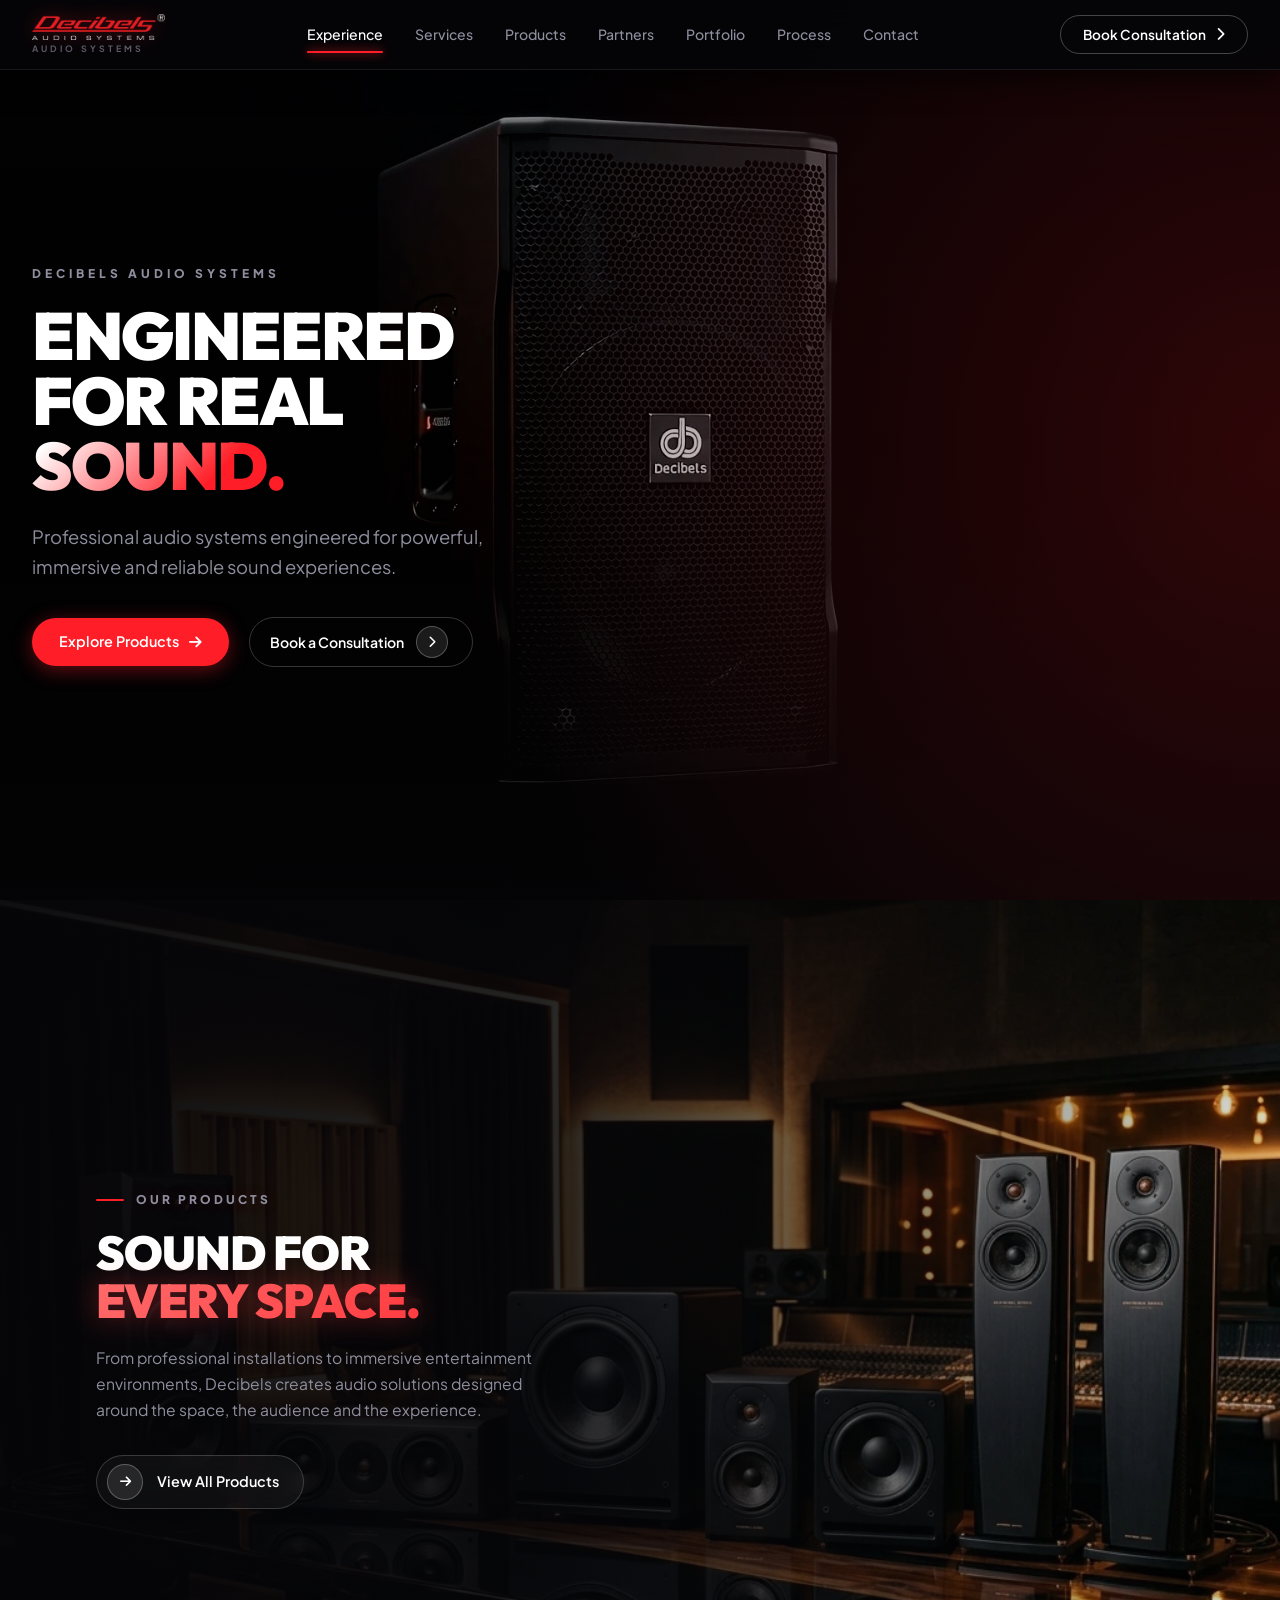
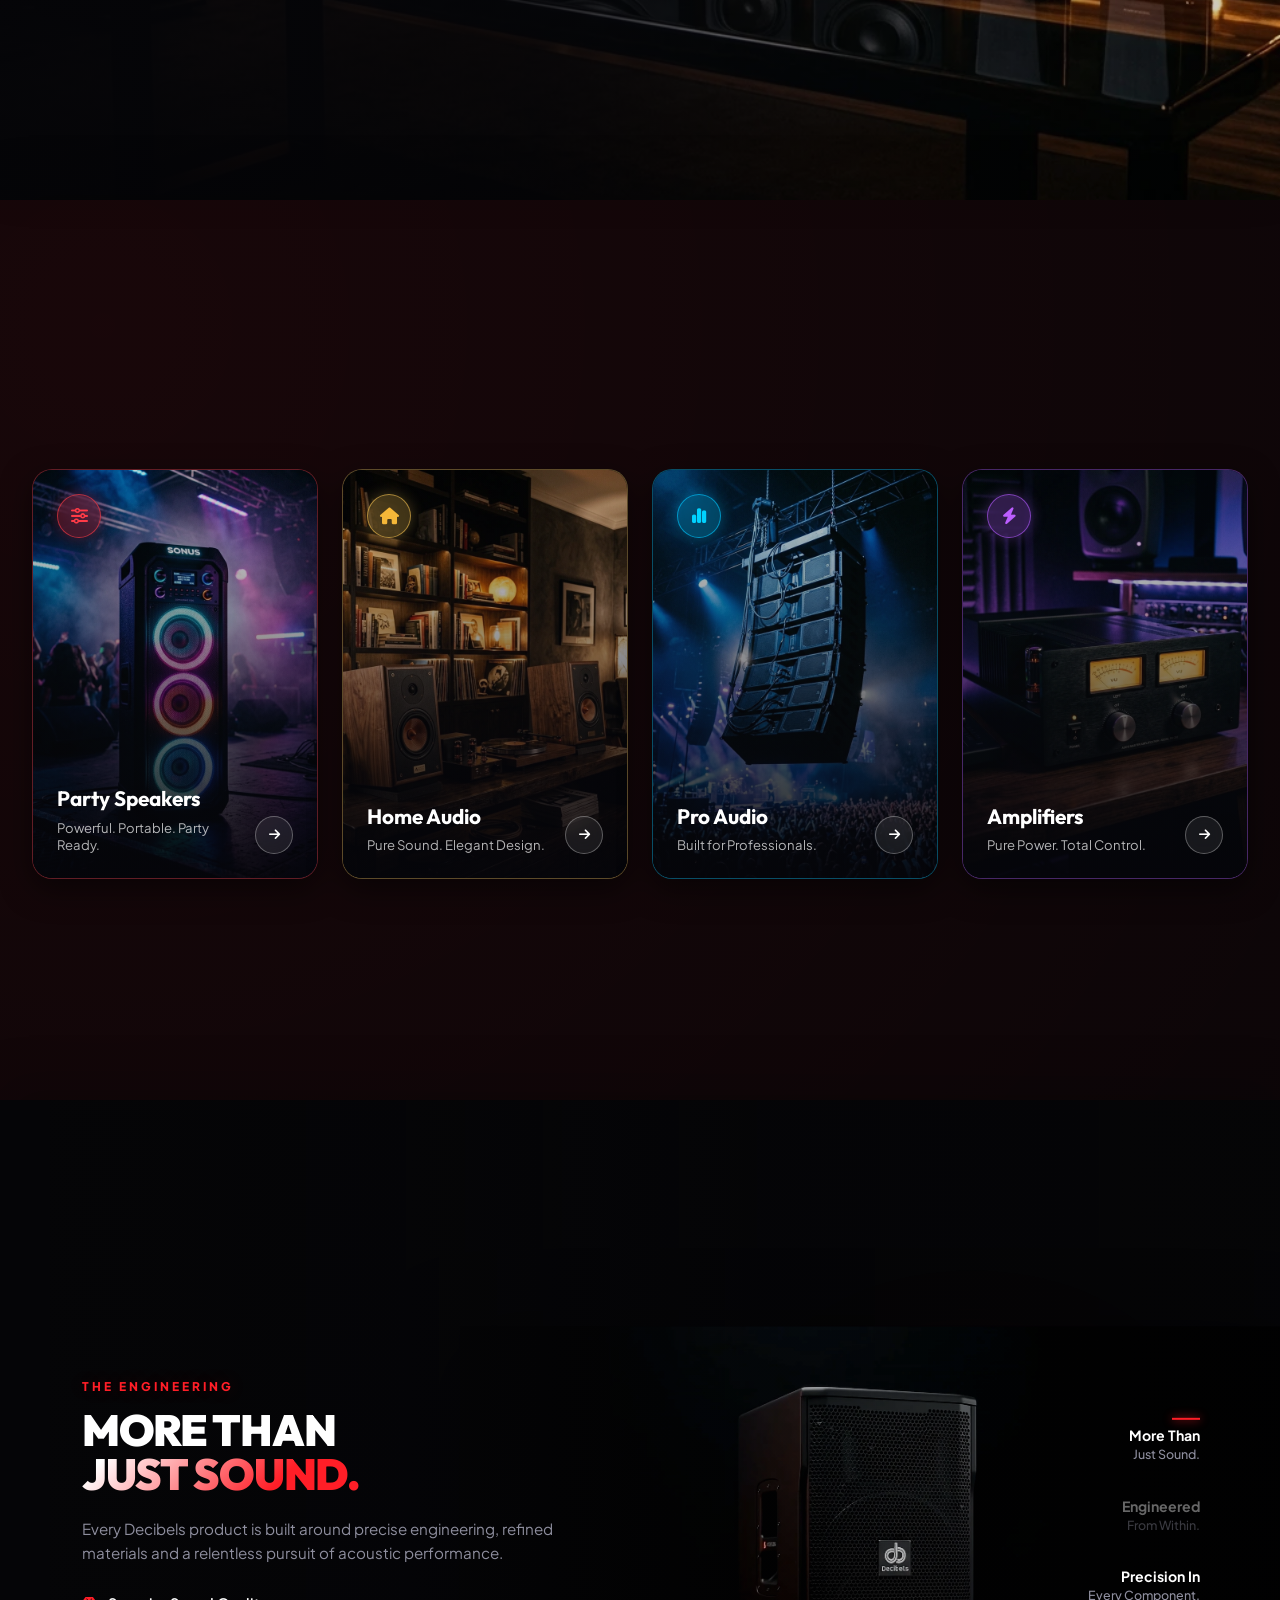
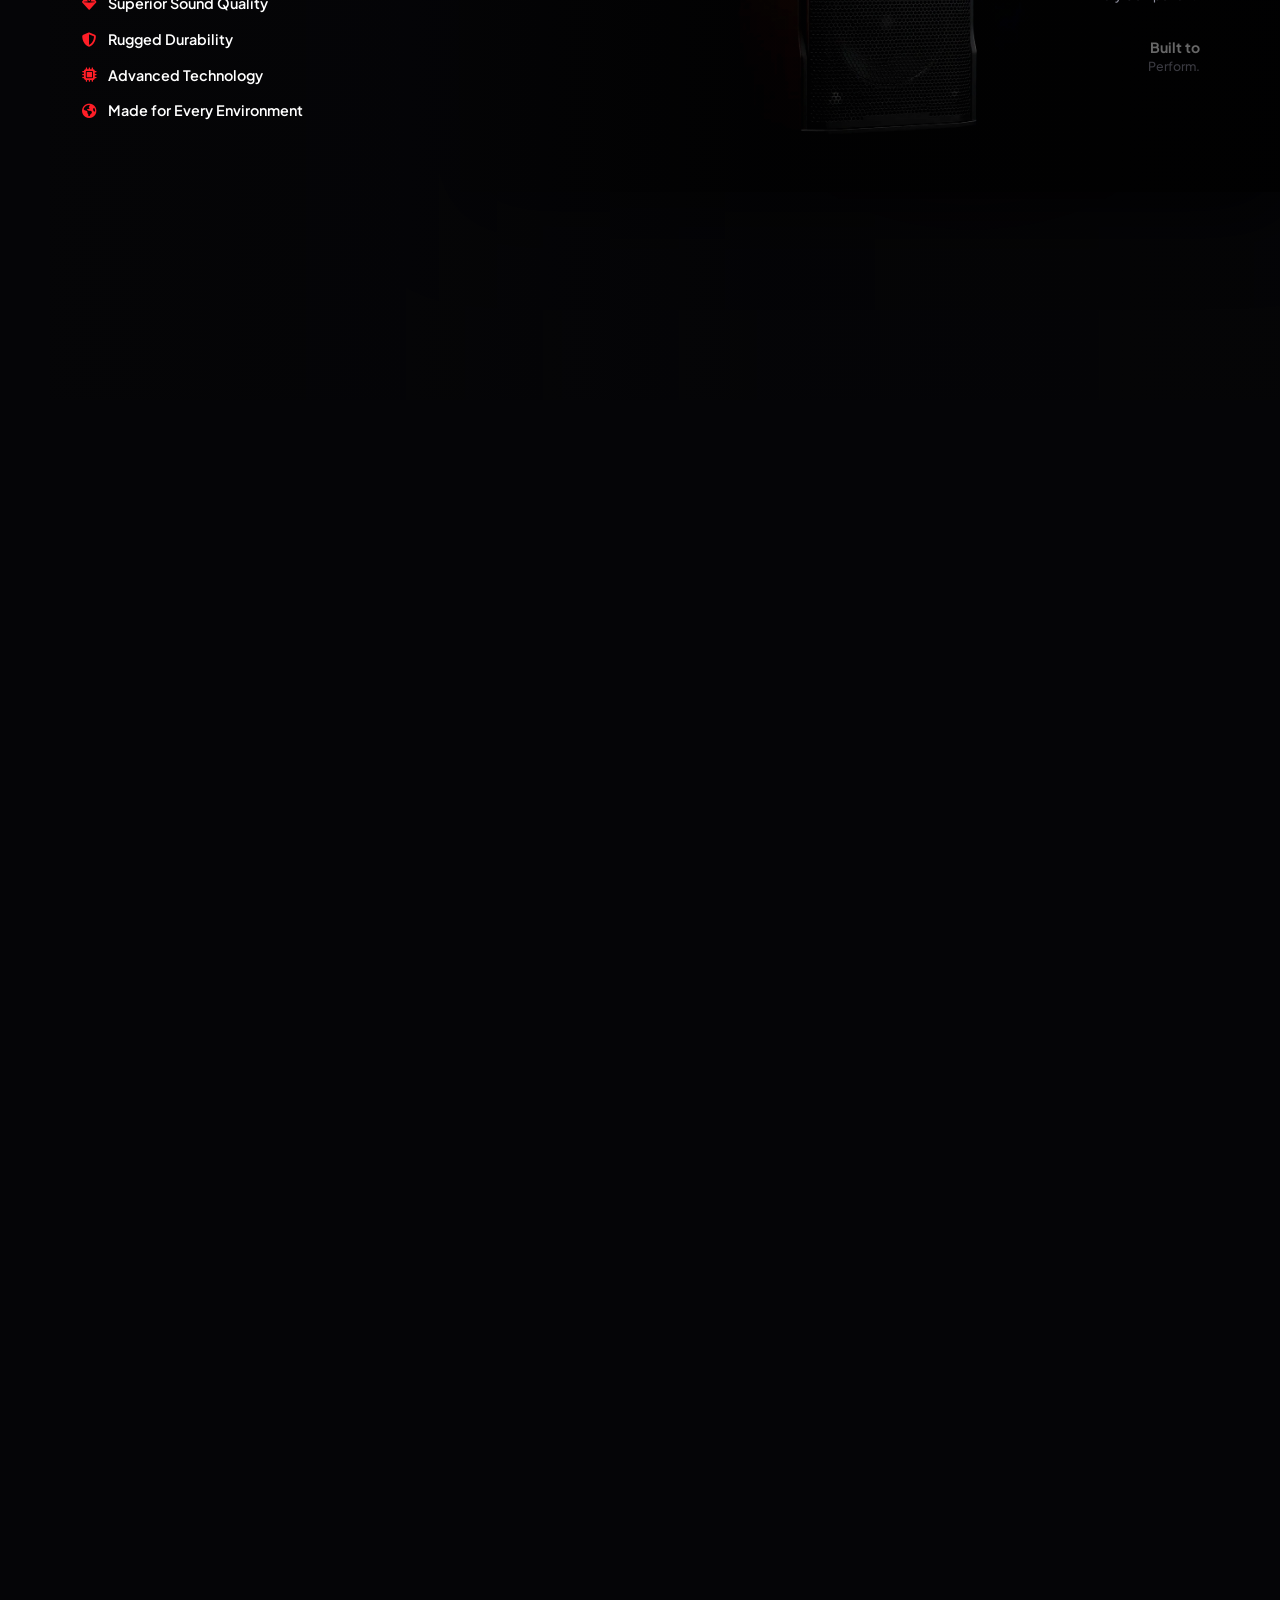
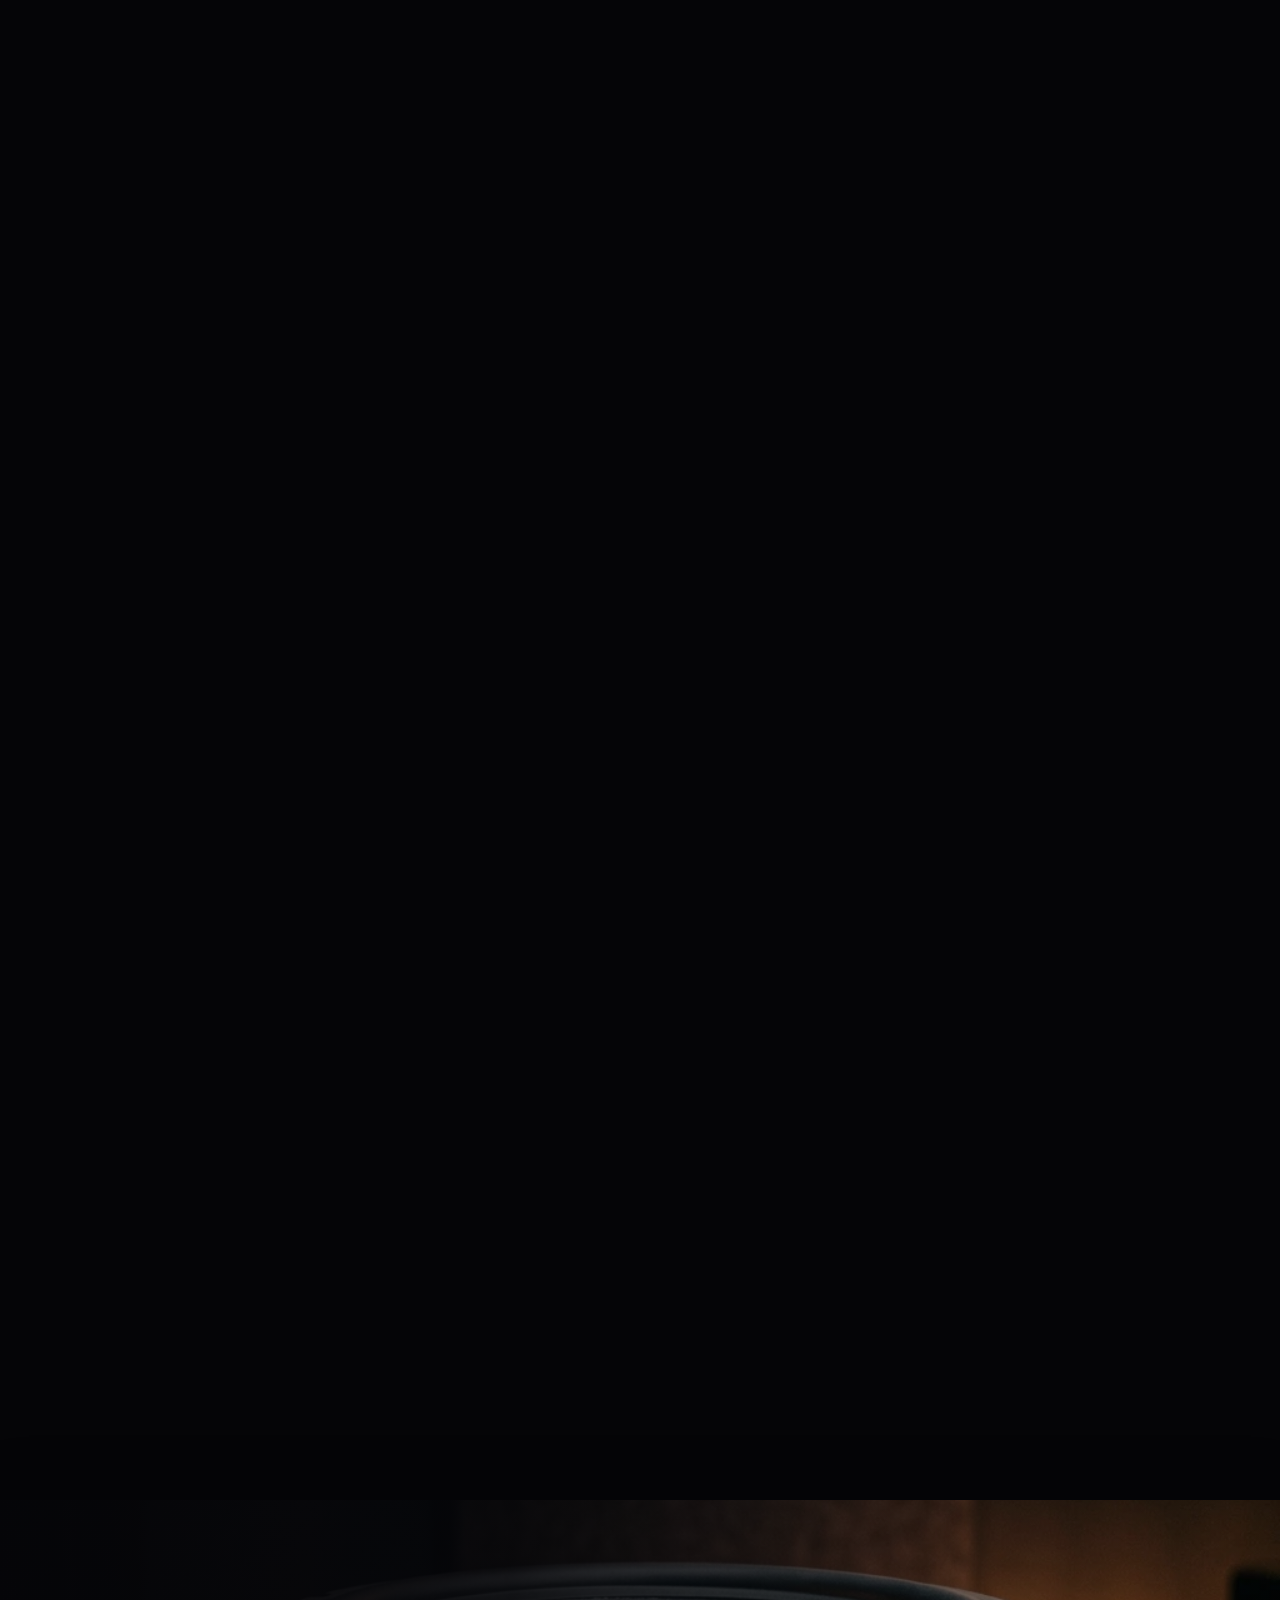
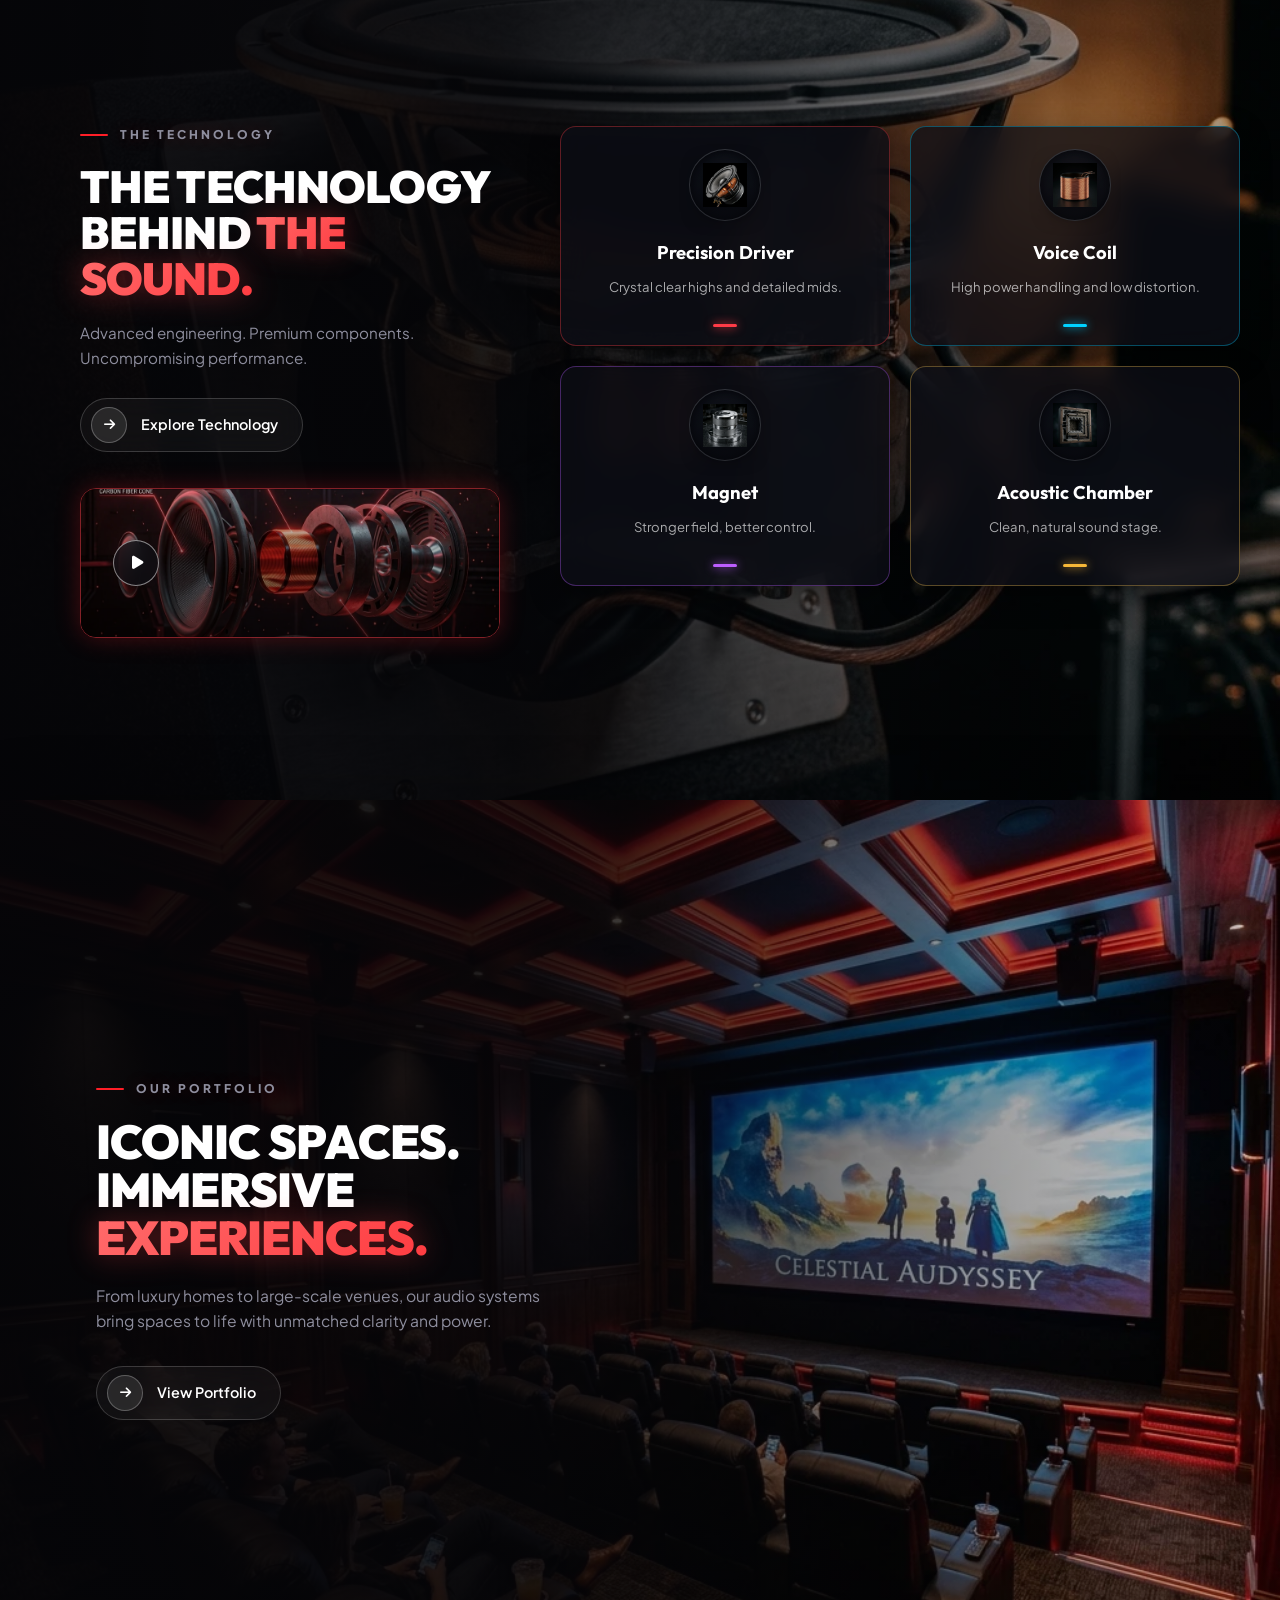
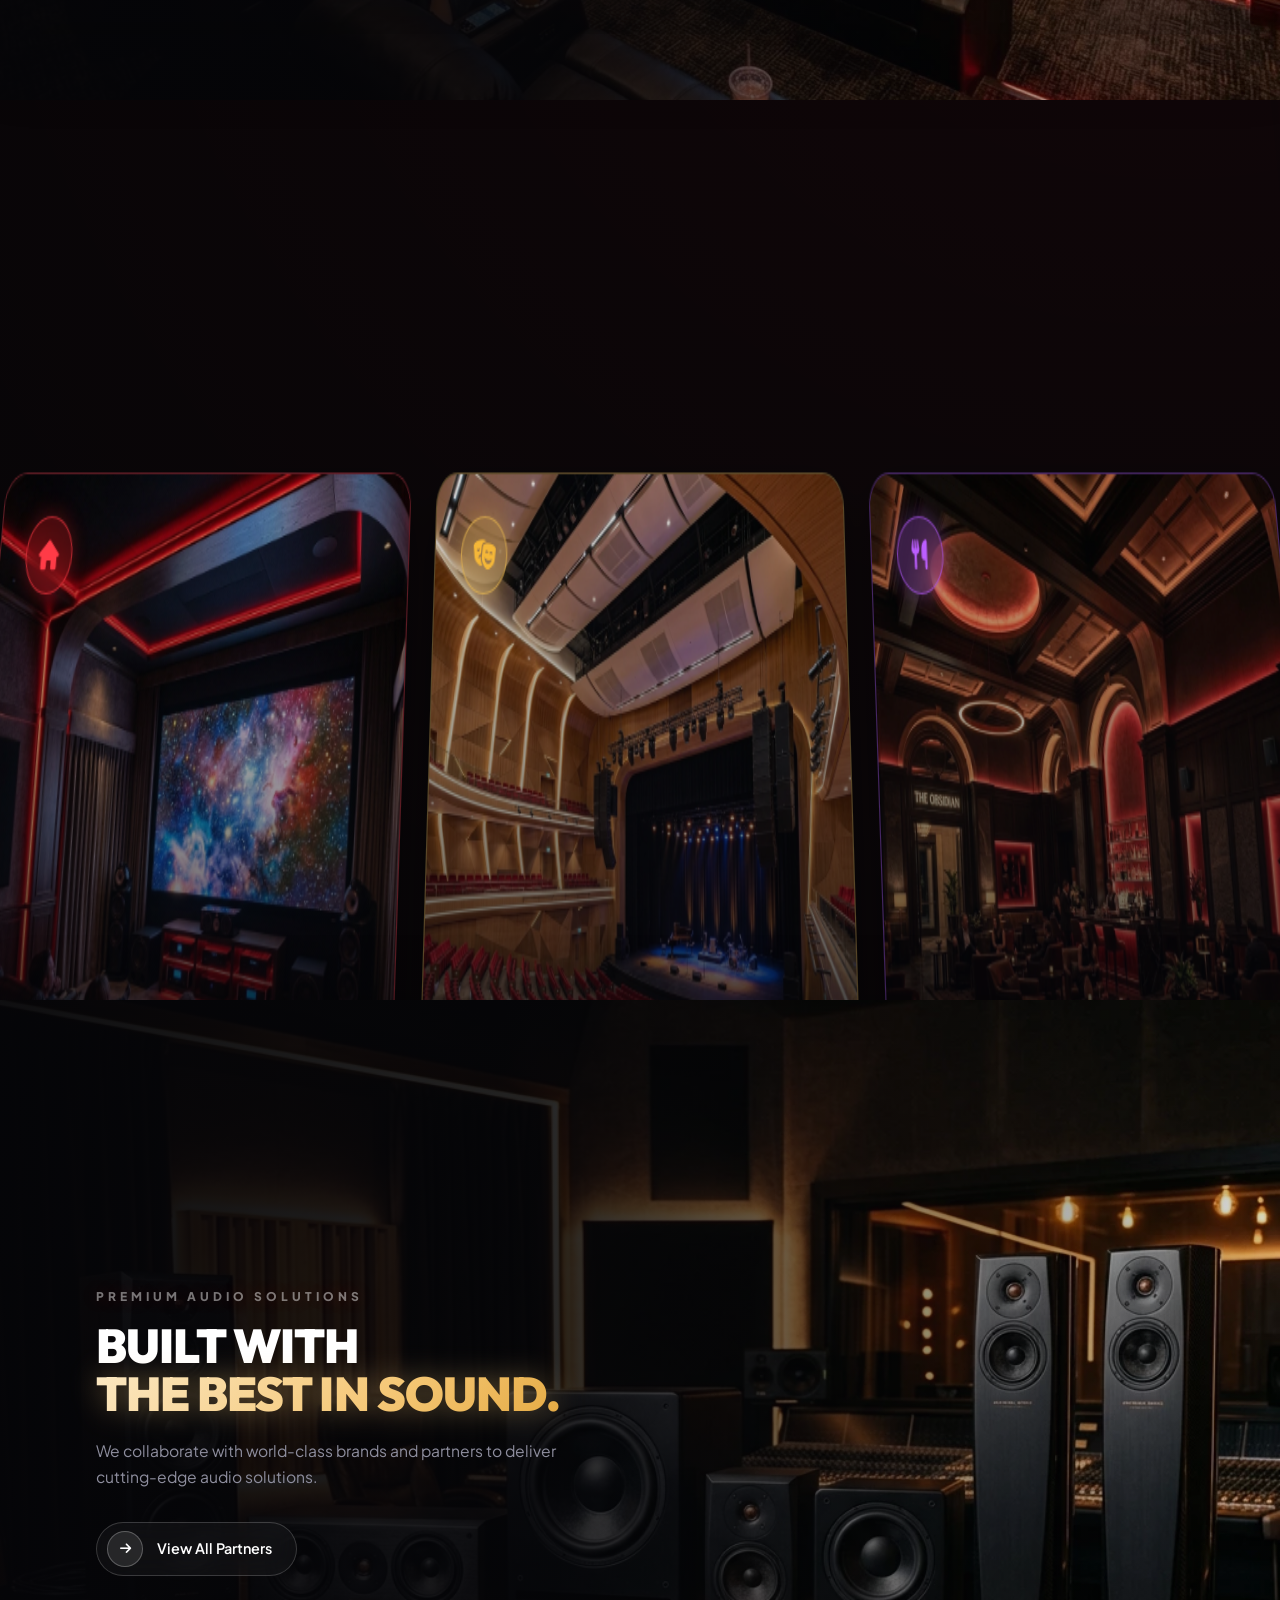
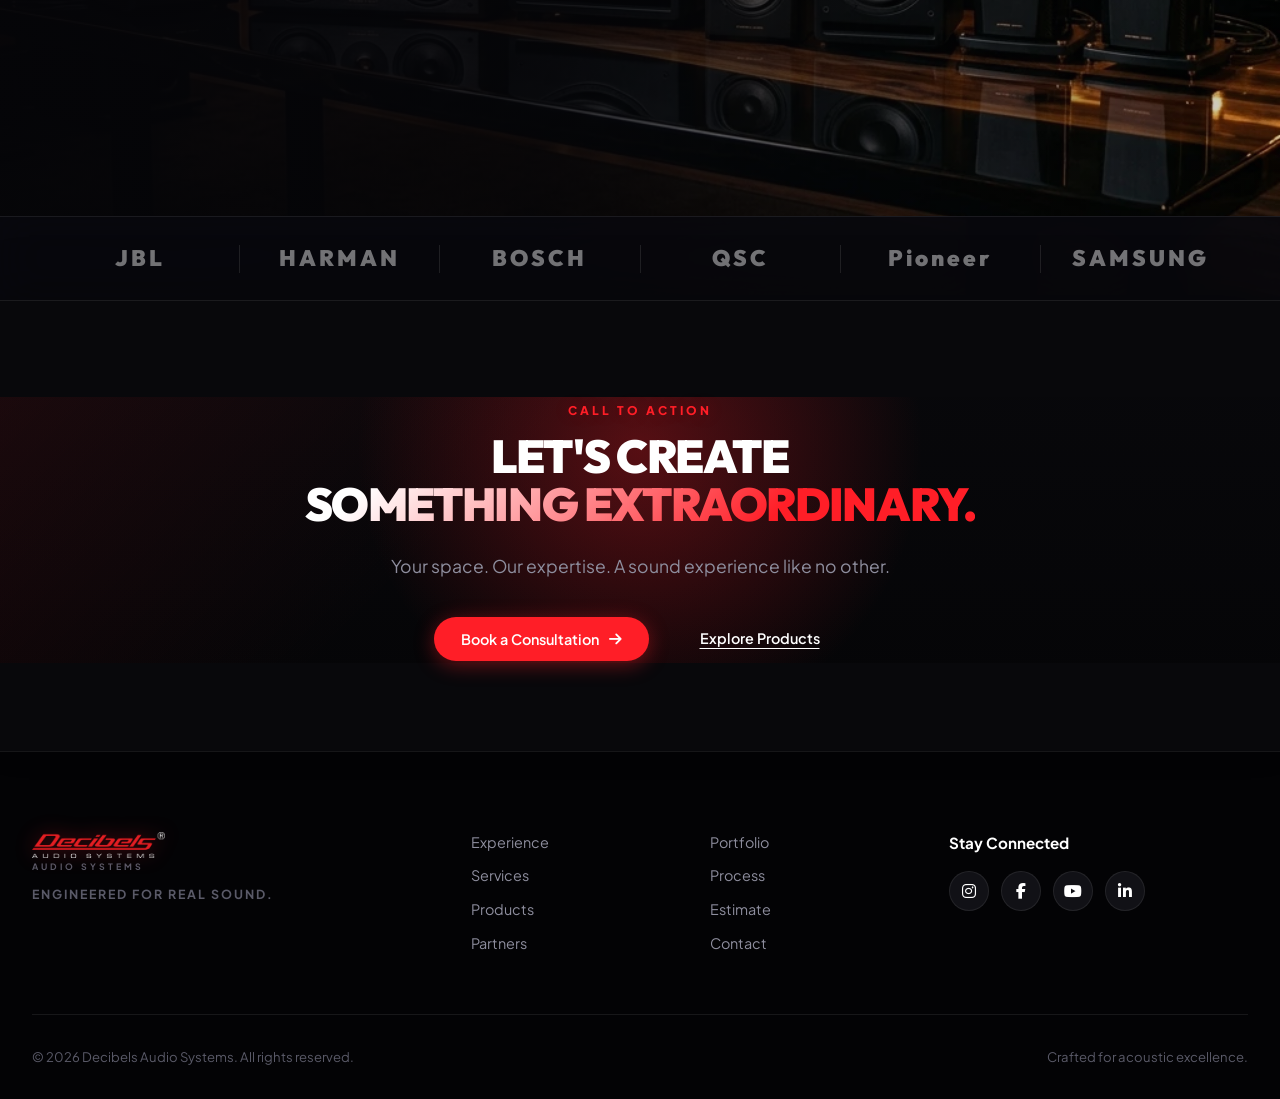
==== commit e8c0de98: "initial commit" ====
--- a/index.html
+++ b/index.html
@@ -1,21 +1,27 @@
 <!DOCTYPE html>
 <html lang="en">
+
 <head>
   <meta charset="UTF-8">
   <meta name="viewport" content="width=device-width, initial-scale=1.0">
   <title>Decibels Audio Systems - Engineered for Real Sound</title>
-  <meta name="description" content="Professional audio systems engineered for powerful, immersive and reliable sound experiences. Decibels Audio creates audio solutions for every space.">
-  
+  <meta name="description"
+    content="Professional audio systems engineered for powerful, immersive and reliable sound experiences. Decibels Audio creates audio solutions for every space.">
+
   <!-- Google Fonts: Inter / Outfit / Plus Jakarta Sans -->
   <link rel="preconnect" href="https://fonts.googleapis.com">
   <link rel="preconnect" href="https://fonts.gstatic.com" crossorigin>
-  <link href="https://fonts.googleapis.com/css2?family=Outfit:wght@400;500;600;700;800;900&family=Plus+Jakarta+Sans:wght@300;400;500;600;700;800&display=swap" rel="stylesheet">
-  
+   
+  <link
+    href="https://fonts.googleapis.com/css2?family=Outfit:wght@400;500;600;700;800;900&family=Plus+Jakarta+Sans:wght@300;400;500;600;700;800&display=swap"
+    rel="stylesheet">
+
   <!-- FontAwesome Icons -->
   <link rel="stylesheet" href="https://cdnjs.cloudflare.com/ajax/libs/font-awesome/6.4.0/css/all.min.css">
-  
+
   <link rel="stylesheet" href="style.css">
 </head>
+
 <body>
 
   <!-- Background Ambient Glow Effects -->
@@ -66,7 +72,7 @@
     <div class="hero-container">
       <div class="hero-content">
         <span class="hero-brand-tag">DECIBELS AUDIO SYSTEMS</span>
-        
+
         <h1 class="hero-title">
           ENGINEERED<br>
           FOR REAL<br>
@@ -86,12 +92,7 @@
           </button>
         </div>
 
-        <div class="scroll-indicator">
-          <div class="mouse-icon">
-            <div class="mouse-wheel"></div>
-          </div>
-          <span>SCROLL TO EXPLORE</span>
-        </div>
+
       </div>
     </div>
   </section>
@@ -99,60 +100,58 @@
   <!-- Section 2: OUR PRODUCTS ("SOUND FOR EVERY SPACE.") -->
   <section class="products-section section-padding" id="products">
     <div class="section-container">
-      
+
       <!-- Top Banner/Hero Card (Matches reference mockup layout) -->
       <div class="products-banner-hero">
         <div class="banner-overlay-dark"></div>
         <div class="banner-content-wrap">
-          
+
           <div class="banner-text-left">
             <div class="tag-with-line">
               <span class="dash-line"></span>
               <span class="tag-text">OUR PRODUCTS</span>
             </div>
-            
+
             <h2 class="products-banner-title">
               SOUND FOR<br>
               <span class="text-glow-coral">EVERY SPACE.</span>
             </h2>
-            
+
             <p class="products-banner-desc">
-              From professional installations to immersive entertainment environments, Decibels creates audio solutions designed around the space, the audience and the experience.
+              From professional installations to immersive entertainment environments, Decibels creates audio solutions
+              designed around the space, the audience and the experience.
             </p>
-            
+
             <a href="products.html" class="btn-pill-arrow">
               <span class="pill-arrow-icon"><i class="fa-solid fa-arrow-right"></i></span>
               <span>View All Products</span>
             </a>
           </div>
 
-          <!-- Vertical Step Indicators (01-04) on Far Right -->
-          <div class="banner-side-steps">
-            <div class="side-step-item active">
-              <span class="side-step-num">01</span>
-              <span class="side-step-indicator"></span>
-            </div>
-            <div class="side-step-item"><span class="side-step-num">02</span></div>
-            <div class="side-step-item"><span class="side-step-num">03</span></div>
-            <div class="side-step-item"><span class="side-step-num">04</span></div>
-          </div>
-
-        </div>
-      </div>
+           
+        </div>
+      </div>
+
+    </div>
+  </section>
+
+  <!-- Section 2B: PRODUCT CATEGORIES -->
+  <section class="products-categories-section section-padding" id="product-categories">
+    <div class="section-container">
 
       <!-- 4 High-End Product Cards Grid -->
       <div class="products-cards-grid">
-        
+
         <!-- Card 1: Party Speakers -->
         <div class="prod-card card-party" onclick="window.location.href='products.html'">
           <div class="prod-card-bg" style="background-image: url('assets/party_speaker_card.webp');"></div>
           <div class="prod-card-overlay"></div>
-          
+
           <div class="prod-card-content">
             <div class="card-badge badge-red">
               <i class="fa-solid fa-sliders"></i>
             </div>
-            
+
             <div class="card-footer-row">
               <div class="card-text-col">
                 <h3 class="card-title">Party Speakers</h3>
@@ -169,12 +168,12 @@
         <div class="prod-card card-home" onclick="window.location.href='products.html'">
           <div class="prod-card-bg" style="background-image: url('assets/home_audio_card.webp');"></div>
           <div class="prod-card-overlay"></div>
-          
+
           <div class="prod-card-content">
             <div class="card-badge badge-gold">
               <i class="fa-solid fa-house"></i>
             </div>
-            
+
             <div class="card-footer-row">
               <div class="card-text-col">
                 <h3 class="card-title">Home Audio</h3>
@@ -191,12 +190,12 @@
         <div class="prod-card card-pro" onclick="window.location.href='products.html'">
           <div class="prod-card-bg" style="background-image: url('assets/pro_audio_card.webp');"></div>
           <div class="prod-card-overlay"></div>
-          
+
           <div class="prod-card-content">
             <div class="card-badge badge-blue">
               <i class="fa-solid fa-chart-simple"></i>
             </div>
-            
+
             <div class="card-footer-row">
               <div class="card-text-col">
                 <h3 class="card-title">Pro Audio</h3>
@@ -213,12 +212,12 @@
         <div class="prod-card card-amp" onclick="window.location.href='products.html'">
           <div class="prod-card-bg" style="background-image: url('assets/amplifier_card.webp');"></div>
           <div class="prod-card-overlay"></div>
-          
+
           <div class="prod-card-content">
             <div class="card-badge badge-purple">
               <i class="fa-solid fa-bolt"></i>
             </div>
-            
+
             <div class="card-footer-row">
               <div class="card-text-col">
                 <h3 class="card-title">Amplifiers</h3>
@@ -240,7 +239,7 @@
   <section class="experience-reveal" id="experience-reveal-section">
     <div class="experience-sticky">
       <div class="engineering-layout">
-        
+
         <!-- Left Side Text & Bullets -->
         <div class="eng-left-col">
           <span class="section-tag-red">THE ENGINEERING</span>
@@ -249,7 +248,8 @@
             <span class="text-glow-red">JUST SOUND.</span>
           </h2>
           <p class="story-desc">
-            Every Decibels product is built around precise engineering, refined materials and a relentless pursuit of acoustic performance.
+            Every Decibels product is built around precise engineering, refined materials and a relentless pursuit of
+            acoustic performance.
           </p>
           <ul class="feature-bullet-list">
             <li><i class="fa-solid fa-gem bullet-icon"></i> Superior Sound Quality</li>
@@ -284,9 +284,6 @@
           <div class="step-nav-item" data-step="3">
             <span class="step-nav-text">Built to<br><small>Perform.</small></span>
           </div>
-          <div class="step-nav-item" data-step="4">
-            <span class="step-nav-text">Engineered<br><small>Together.</small></span>
-          </div>
         </div>
 
       </div>
@@ -296,35 +293,34 @@
   <!-- Section 4: THE TECHNOLOGY ("THE TECHNOLOGY BEHIND THE SOUND.") -->
   <section class="technology-section section-padding" id="technology">
     <div class="section-container">
-      
+
       <div class="tech-hero-wrapper">
         <div class="tech-bg-overlay"></div>
-        
+
         <div class="tech-content-grid">
-          
+
           <!-- Left Column: Headers & Video Preview Card -->
           <div class="tech-left-col">
             <div class="tag-with-line">
               <span class="dash-line"></span>
               <span class="tag-text">THE TECHNOLOGY</span>
             </div>
-            
+
             <h2 class="tech-banner-title">
-              THE<br>
-              TECHNOLOGY<br>
+              THE TECHNOLOGY<br>
               BEHIND <span class="text-glow-coral">THE</span><br>
               <span class="text-glow-coral">SOUND.</span>
             </h2>
-            
+
             <p class="tech-banner-desc">
               Advanced engineering. Premium components. Uncompromising performance.
             </p>
-            
+
             <a href="technology.html" class="btn-pill-arrow tech-explore-btn">
               <span class="pill-arrow-icon"><i class="fa-solid fa-arrow-right"></i></span>
               <span>Explore Technology</span>
             </a>
-            
+
             <!-- Video / Preview Card at Bottom Left -->
             <div class="tech-preview-card" onclick="window.location.href='technology.html'">
               <img src="assets/tech_video_preview.webp" alt="Exploded Speaker Assembly" class="preview-img">
@@ -338,7 +334,7 @@
           <!-- Right Column: 4 Vertical Glassmorphic Component Cards -->
           <div class="tech-right-col">
             <div class="tech-cards-flex">
-              
+
               <!-- Card 1: Precision Driver -->
               <div class="tech-comp-card card-red-glow">
                 <div class="comp-icon-circle">
@@ -382,84 +378,43 @@
             </div>
 
             <!-- Bottom Counter (01 / 04) -->
-            <div class="tech-counter-row">
-              <span class="counter-num active">01</span>
-              <span class="counter-slash">/ 04</span>
-              <span class="counter-line"></span>
-            </div>
-          </div>
-
-        </div>
-      </div>
-
-    </div>
-  </section>
-
-  <!-- Section 5: MANUFACTURING ("FROM VISION TO VIBRATION!") -->
-  <section class="manufacturing-section section-padding" id="manufacturing">
-    <div class="section-container">
-      <div class="section-header-split">
-        <div class="section-header-left">
-          <span class="section-tag-red">MANUFACTURING</span>
-          <h2 class="section-title">
-            FROM VISION<br>
-            TO <span class="text-glow-red">VIBRATION!</span>
-          </h2>
-          <p class="section-desc">
-            We combine advanced technology, skilled craftsmanship and rigorous testing to deliver audio systems that perform beyond expectations.
-          </p>
-          <a href="process.html" class="btn btn-circle-icon">
-            <span class="circle-btn-icon"><i class="fa-solid fa-chevron-right"></i></span> Our Process
-          </a>
-        </div>
-
-        <div class="section-slider-controls">
-          <button class="arrow-btn" id="mfg-prev"><i class="fa-solid fa-chevron-left"></i></button>
-          <button class="arrow-btn" id="mfg-next"><i class="fa-solid fa-chevron-right"></i></button>
-        </div>
-      </div>
-
-      <!-- Full-Width Factory Panoramic Banner -->
-      <div class="mfg-banner-container">
-        <img src="assets/factory_manufacturing.webp" alt="Decibels Assembly Factory" class="mfg-banner-img">
-        <div class="mfg-banner-overlay">
-          <div class="mfg-banner-caption">
-            <span class="red-line-bar"></span>
-            <div>
-              <h3>BUILT WITH PRECISION</h3>
-              <p>DELIVERED WITH CONFIDENCE.</p>
-            </div>
-          </div>
-        </div>
-      </div>
-    </div>
-  </section>
+            
+          </div>
+
+        </div>
+      </div>
+
+    </div>
+  </section>
+
+   
 
   <!-- Section 6: OUR PORTFOLIO ("ICONIC SPACES. IMMERSIVE EXPERIENCES.") -->
   <section class="portfolio-section section-padding" id="portfolio">
     <div class="section-container">
-      
+
       <!-- Top Banner/Hero Card (Matches reference mockup layout) -->
       <div class="port-banner-hero">
         <div class="banner-overlay-dark"></div>
         <div class="banner-content-wrap">
-          
+
           <div class="banner-text-left">
             <div class="tag-with-line">
               <span class="dash-line"></span>
               <span class="tag-text">OUR PORTFOLIO</span>
             </div>
-            
+
             <h2 class="products-banner-title">
               ICONIC SPACES.<br>
               IMMERSIVE<br>
               <span class="text-glow-coral">EXPERIENCES.</span>
             </h2>
-            
+
             <p class="products-banner-desc">
-              From luxury homes to large-scale venues, our audio systems bring spaces to life with unmatched clarity and power.
+              From luxury homes to large-scale venues, our audio systems bring spaces to life with unmatched clarity and
+              power.
             </p>
-            
+
             <a href="portfolio.html" class="btn-pill-arrow">
               <span class="pill-arrow-icon"><i class="fa-solid fa-arrow-right"></i></span>
               <span>View Portfolio</span>
@@ -467,27 +422,31 @@
           </div>
 
           <!-- Slider Arrow Controls on Far Right -->
-          <div class="port-header-controls">
-            <button class="port-arrow-btn" aria-label="Previous Slide"><i class="fa-solid fa-chevron-left"></i></button>
-            <button class="port-arrow-btn" aria-label="Next Slide"><i class="fa-solid fa-chevron-right"></i></button>
-          </div>
-
-        </div>
-      </div>
+          
+
+        </div>
+      </div>
+
+    </div>
+  </section>
+
+  <!-- Section 6B: PORTFOLIO SPACES -->
+  <section class="portfolio-spaces-section section-padding" id="portfolio-spaces">
+    <div class="section-container">
 
       <!-- 3 High-End Portfolio Cards Grid -->
       <div class="portfolio-cards-grid">
-        
+
         <!-- Card 1: Home Theatre -->
         <div class="prod-card card-party" onclick="window.location.href='portfolio.html'">
           <div class="prod-card-bg" style="background-image: url('assets/port_home_theatre.webp');"></div>
           <div class="prod-card-overlay"></div>
-          
+
           <div class="prod-card-content">
             <div class="card-badge badge-red">
               <i class="fa-solid fa-house"></i>
             </div>
-            
+
             <div class="card-footer-row">
               <div class="card-text-col">
                 <h3 class="card-title">Home Theatre</h3>
@@ -504,12 +463,12 @@
         <div class="prod-card card-home" onclick="window.location.href='portfolio.html'">
           <div class="prod-card-bg" style="background-image: url('assets/app_auditorium.webp');"></div>
           <div class="prod-card-overlay"></div>
-          
+
           <div class="prod-card-content">
             <div class="card-badge badge-gold">
               <i class="fa-solid fa-masks-theater"></i>
             </div>
-            
+
             <div class="card-footer-row">
               <div class="card-text-col">
                 <h3 class="card-title">Auditorium</h3>
@@ -526,12 +485,12 @@
         <div class="prod-card card-amp" onclick="window.location.href='portfolio.html'">
           <div class="prod-card-bg" style="background-image: url('assets/app_hotel.webp');"></div>
           <div class="prod-card-overlay"></div>
-          
+
           <div class="prod-card-content">
             <div class="card-badge badge-purple">
               <i class="fa-solid fa-utensils"></i>
             </div>
-            
+
             <div class="card-footer-row">
               <div class="card-text-col">
                 <h3 class="card-title">Hotel</h3>
@@ -552,24 +511,24 @@
   <!-- Section 7: OUR PARTNERS ("BUILT WITH THE BEST IN SOUND.") -->
   <section class="partners-section section-padding" id="partners">
     <div class="section-container">
-      
+
       <div class="partners-banner-hero">
         <div class="banner-overlay-dark"></div>
-        
+
         <div class="partners-hero-content">
-          
+
           <div class="partners-text-left">
             <span class="partners-sub-tag">PREMIUM AUDIO SOLUTIONS</span>
-            
+
             <h2 class="partners-banner-title">
               BUILT WITH<br>
               <span class="text-glow-gold">THE BEST IN SOUND.</span>
             </h2>
-            
+
             <p class="partners-banner-desc">
               We collaborate with world-class brands and partners to deliver cutting-edge audio solutions.
             </p>
-            
+
             <a href="partners.html" class="btn-pill-arrow">
               <span class="pill-arrow-icon"><i class="fa-solid fa-arrow-right"></i></span>
               <span>View All Partners</span>
@@ -577,11 +536,7 @@
           </div>
 
           <!-- Slider Controls on Right -->
-          <div class="partners-header-controls">
-            <button class="port-arrow-btn" id="part-prev" aria-label="Previous Partner"><i class="fa-solid fa-chevron-left"></i></button>
-            <button class="port-arrow-btn" id="part-next" aria-label="Next Partner"><i class="fa-solid fa-chevron-right"></i></button>
-          </div>
-
+           
         </div>
 
         <!-- Bottom Marquee Bar with Brand Logos and Dividers -->
@@ -696,7 +651,7 @@
         <h3><span class="text-red">DECIBELS</span> AUDIO CONSULTATION</h3>
         <button class="close-drawer" id="close-drawer-btn"><i class="fa-solid fa-xmark"></i></button>
       </div>
-      
+
       <form class="quote-form" id="quote-form">
         <div class="form-group">
           <label for="q-name">Full Name *</label>
@@ -721,7 +676,8 @@
 
         <div class="form-group">
           <label for="q-message">Project / Requirement Details</label>
-          <textarea id="q-message" rows="4" placeholder="Tell us about your venue, space size, budget, or specifications..."></textarea>
+          <textarea id="q-message" rows="4"
+            placeholder="Tell us about your venue, space size, budget, or specifications..."></textarea>
         </div>
 
         <button type="submit" class="btn btn-primary btn-glow w-full">
@@ -732,5 +688,7 @@
   </div>
 
   <script src="main.js"></script>
+   
 </body>
-</html>
+
+</html>
--- a/style.css
+++ b/style.css
@@ -31,6 +31,9 @@
   --radius-card: 16px;
 
   --container-max: 1380px;
+  --luxury-gold: #d7b56d;
+  --luxury-gold-soft: rgba(215, 181, 109, 0.22);
+  --luxury-ink: #09090c;
 }
 
 * {
@@ -45,6 +48,7 @@
   background-color: var(--bg-dark);
   color: var(--text-white);
   overflow-x: hidden;
+  scroll-snap-type: y mandatory;
 }
 
 body {
@@ -72,12 +76,15 @@
    NAVBAR (Glassmorphic Top Bar)
    -------------------------------------------------------------------------- */
 .navbar {
-  position: fixed;
-  top: 0;
+  position: fixed !important;
+  top: 0 !important;
   left: 0;
   width: 100%;
   height: 80px;
-  z-index: 1000;
+  z-index: 9999;
+  isolation: isolate;
+  background: rgba(5, 5, 7, 0.72);
+  backdrop-filter: blur(12px);
   transition: var(--transition-smooth);
 }
 
@@ -286,7 +293,7 @@
 
 .section-title {
   font-family: var(--font-heading);
-  font-size: clamp(2.2rem, 3.8vw, 3.4rem);
+  font-size: clamp(2rem, 3.2vw, 3rem);
   font-weight: 800;
   line-height: 1.05;
   letter-spacing: -0.02em;
@@ -346,13 +353,142 @@
    -------------------------------------------------------------------------- */
 .hero-section {
   position: relative;
-  min-height: 100vh;
+  min-height: 100svh;
   padding-top: 140px;
   padding-bottom: 60px;
   display: flex;
   align-items: center;
   z-index: 2;
   overflow: hidden;
+  scroll-snap-align: start;
+  scroll-snap-stop: always;
+  isolation: isolate;
+  transform-origin: 50% 0;
+  transform: perspective(1200px) rotateX(-10deg) translateY(38px) scale(0.985);
+  transition: transform 0.85s cubic-bezier(0.16, 1, 0.3, 1);
+  will-change: transform;
+}
+
+.hero-section.is-visible {
+  transform: perspective(1200px) rotateX(0) translateY(0) scale(1);
+}
+
+/* Each major section occupies the hero position and turns like a sheet as it enters. */
+.section-padding,
+.cta-section {
+  min-height: 100svh;
+  margin-left: auto;
+  padding-top: 104px;
+  padding-bottom: 56px;
+  display: flex;
+  align-items: center;
+  scroll-snap-align: start;
+  scroll-snap-stop: always;
+  transform-origin: 50% 0;
+  transform: perspective(1200px) rotateX(-12deg) translateY(48px) scale(0.985);
+  transform-style: preserve-3d;
+  backface-visibility: hidden;
+  opacity: 0;
+  box-shadow: 0 -18px 45px rgba(0, 0, 0, 0.18);
+  transition: transform 0.85s cubic-bezier(0.16, 1, 0.3, 1), opacity 0.55s ease, box-shadow 0.85s ease;
+  will-change: transform, opacity;
+}
+
+.section-padding.is-visible,
+.cta-section.is-visible {
+  transform: perspective(1200px) rotateX(0) translateY(0) scale(1);
+  opacity: 1;
+  box-shadow: 0 -2px 24px rgba(0, 0, 0, 0.08);
+}
+
+.section-padding.is-before,
+.cta-section.is-before,
+.experience-reveal.is-before {
+  transform: perspective(1200px) rotateX(10deg) translateY(-42px) scale(0.985);
+}
+
+.section-padding.is-after,
+.cta-section.is-after,
+.experience-reveal.is-after {
+  transform: perspective(1200px) rotateX(-12deg) translateY(48px) scale(0.985);
+}
+
+/* Additional 3D depth layer for section pages and interactive cards. */
+body {
+  perspective: 1800px;
+  perspective-origin: 50% 18%;
+}
+
+.hero-section,
+.section-padding,
+.cta-section,
+.experience-reveal {
+  transform-style: preserve-3d;
+  backface-visibility: hidden;
+  -webkit-backface-visibility: hidden;
+}
+
+.section-padding::after,
+.cta-section::after,
+.experience-reveal::after {
+  content: '';
+  position: absolute;
+  inset: 0;
+  pointer-events: none;
+  z-index: 25;
+  opacity: 0;
+  border-top: 1px solid rgba(255, 255, 255, 0.18);
+  box-shadow: 0 -18px 42px rgba(0, 0, 0, 0.3);
+  transition: opacity 0.7s ease;
+}
+
+.section-padding.is-visible::after,
+.cta-section.is-visible::after,
+.experience-reveal.is-visible::after {
+  opacity: 1;
+}
+
+.prod-card,
+.tech-comp-card,
+.portfolio-card,
+.tech-preview-card {
+  transform-style: preserve-3d;
+  transition: transform 0.65s cubic-bezier(0.16, 1, 0.3, 1), box-shadow 0.65s ease, filter 0.65s ease;
+}
+
+.prod-card:hover,
+.tech-comp-card:hover,
+.portfolio-card:hover,
+.tech-preview-card:hover {
+  transform: translateY(-10px) translateZ(18px) rotateX(1.5deg) rotateY(-1.5deg);
+}
+
+.prod-card-content,
+.tech-comp-card > *,
+.tech-preview-card > * {
+  transform: translateZ(8px);
+}
+
+@media (prefers-reduced-motion: reduce) {
+  body {
+    perspective: none;
+  }
+
+  .section-padding::after,
+  .cta-section::after,
+  .experience-reveal::after,
+  .prod-card,
+  .tech-comp-card,
+  .portfolio-card,
+  .tech-preview-card {
+    transform: none;
+    transition: none;
+  }
+}
+
+.section-padding .section-container,
+.cta-section .cta-container {
+  width: 100%;
 }
 
 .hero-video-wrapper {
@@ -368,15 +504,51 @@
   width: 100%;
   height: 100%;
   object-fit: cover;
-  filter: brightness(0.6) contrast(1.1);
+  filter: brightness(0.82) contrast(1.05);
+  animation: heroVideoDrift 18s ease-in-out infinite alternate;
+}
+
+@keyframes heroVideoDrift {
+  from { transform: scale(1); }
+  to { transform: scale(1.06); }
+}
+
+@keyframes contentLift {
+  from { opacity: 0; transform: translateY(26px); }
+  to { opacity: 1; transform: translateY(0); }
+}
+
+@keyframes cardLift {
+  from { opacity: 0; transform: translateY(24px) scale(0.97); }
+  to { opacity: 1; transform: translateY(0) scale(1); }
+}
+
+@keyframes edgePulse {
+  0%, 100% { opacity: 0.35; }
+  50% { opacity: 1; }
+}
+
+@keyframes titleReveal {
+  from { opacity: 0; transform: translateY(18px); clip-path: inset(0 0 100% 0); }
+  to { opacity: 1; transform: translateY(0); clip-path: inset(0 0 0 0); }
+}
+
+@keyframes frameBreath {
+  0%, 100% { transform: scale(1.01); filter: drop-shadow(0 22px 42px rgba(0, 0, 0, 0.72)); }
+  50% { transform: scale(1.035); filter: drop-shadow(0 28px 52px rgba(255, 30, 39, 0.18)); }
+}
+
+@keyframes redBeacon {
+  0%, 100% { box-shadow: 0 0 0 rgba(255, 30, 39, 0); }
+  50% { box-shadow: 0 0 24px rgba(255, 30, 39, 0.34); }
 }
 
 .hero-video-overlay {
   position: absolute;
   inset: 0;
   background: 
-    radial-gradient(circle at right center, rgba(255, 30, 39, 0.25) 0%, transparent 60%),
-    linear-gradient(180deg, rgba(5, 5, 7, 0.7) 0%, rgba(5, 5, 7, 0.3) 50%, rgba(5, 5, 7, 0.95) 100%);
+    radial-gradient(circle at right center, rgba(255, 30, 39, 0.18) 0%, transparent 60%),
+    linear-gradient(180deg, rgba(5, 5, 7, 0.38) 0%, rgba(5, 5, 7, 0.12) 50%, rgba(5, 5, 7, 0.68) 100%);
   z-index: 2;
 }
 
@@ -428,7 +600,7 @@
 
 .hero-title {
   font-family: var(--font-heading);
-  font-size: clamp(3.8rem, 6.5vw, 5.8rem);
+  font-size: clamp(3.2rem, 5.2vw, 4.8rem);
   font-weight: 900;
   line-height: 0.98;
   letter-spacing: -0.03em;
@@ -488,15 +660,40 @@
    2. OUR PRODUCTS SECTION ("SOUND FOR EVERY SPACE.")
    -------------------------------------------------------------------------- */
 .section-padding {
-  padding: 110px 0;
+  margin-top: 0;
   position: relative;
-  z-index: 2;
 }
 
 .section-container {
-  max-width: var(--container-max);
-  margin: 0 auto;
+  max-width: 100%;
+ 
   padding: 0 32px;
+}
+
+#products {
+  padding: 0;
+}
+
+#products .section-container {
+  padding: 0;
+}
+
+#portfolio {
+  padding: 0;
+}
+
+#portfolio .section-container {
+  padding: 0;
+  height: 100%;
+}
+
+#partners {
+  padding: 0;
+}
+
+#partners .section-container {
+  height: 100%;
+  padding: 0;
 }
 
 .products-grid {
@@ -567,8 +764,169 @@
    -------------------------------------------------------------------------- */
 .experience-reveal {
   position: relative;
-  height: 400vh;
+  min-height: 400svh;
+  height: 400svh;
   background: #050507;
+  scroll-snap-align: start;
+  scroll-snap-stop: always;
+  transform-origin: 50% 0;
+  transform: perspective(1200px) rotateX(-12deg) translateY(48px) scale(0.985);
+  transform-origin: 50% 0;
+  transform-style: preserve-3d;
+  backface-visibility: hidden;
+  opacity: 0;
+  box-shadow: 0 -18px 45px rgba(0, 0, 0, 0.18);
+  transition: transform 0.85s cubic-bezier(0.16, 1, 0.3, 1), opacity 0.55s ease, box-shadow 0.85s ease;
+  will-change: transform, opacity;
+}
+
+.experience-reveal.is-visible {
+  transform: perspective(1200px) rotateX(0) translateY(0) scale(1);
+  opacity: 1;
+  box-shadow: 0 -2px 24px rgba(0, 0, 0, 0.08);
+}
+
+.section-padding.is-visible::before,
+.cta-section.is-visible::before,
+.experience-reveal.is-visible::before {
+  content: '';
+  position: absolute;
+  top: 0;
+  left: 8%;
+  right: 8%;
+  height: 1px;
+  background: linear-gradient(90deg, transparent, rgba(255, 30, 39, 0.45), transparent);
+  pointer-events: none;
+}
+
+.hero-section.is-visible .hero-content,
+.section-padding.is-visible .banner-text-left,
+.section-padding.is-visible .tech-left-col,
+.section-padding.is-visible .partners-text-left,
+.cta-section.is-visible .cta-content {
+  animation: contentLift 0.8s cubic-bezier(0.16, 1, 0.3, 1) both;
+}
+
+.section-padding.is-visible .prod-card,
+.section-padding.is-visible .tech-comp-card,
+.section-padding.is-visible .portfolio-card {
+  animation: cardLift 0.7s cubic-bezier(0.16, 1, 0.3, 1) both;
+}
+
+.section-padding.is-visible .prod-card:nth-child(2),
+.section-padding.is-visible .tech-comp-card:nth-child(2),
+.section-padding.is-visible .portfolio-card:nth-child(2) {
+  animation-delay: 0.08s;
+}
+
+.section-padding.is-visible .prod-card:nth-child(3),
+.section-padding.is-visible .tech-comp-card:nth-child(3),
+.section-padding.is-visible .portfolio-card:nth-child(3) {
+  animation-delay: 0.16s;
+}
+
+.section-padding.is-visible .prod-card:nth-child(4),
+.section-padding.is-visible .tech-comp-card:nth-child(4),
+.section-padding.is-visible .portfolio-card:nth-child(4) {
+  animation-delay: 0.24s;
+}
+
+.section-padding.is-visible::before,
+.cta-section.is-visible::before,
+.experience-reveal.is-visible::before {
+  animation: edgePulse 2.4s ease-in-out infinite;
+}
+
+.hero-section.is-visible .hero-brand-tag {
+  animation: titleReveal 0.7s 0.1s cubic-bezier(0.16, 1, 0.3, 1) both;
+}
+
+.hero-section.is-visible .hero-title {
+  animation: titleReveal 0.9s 0.2s cubic-bezier(0.16, 1, 0.3, 1) both;
+}
+
+.hero-section.is-visible .hero-subtitle {
+  animation: contentLift 0.8s 0.42s cubic-bezier(0.16, 1, 0.3, 1) both;
+}
+
+.hero-section.is-visible .hero-cta-group {
+  animation: contentLift 0.8s 0.55s cubic-bezier(0.16, 1, 0.3, 1) both;
+}
+
+.reveal-frame.active {
+  animation: none;
+  image-rendering: auto;
+}
+
+.frame-images-wrapper {
+  perspective: 1600px;
+  transform-style: preserve-3d;
+}
+
+.reveal-frame {
+  transform-origin: 50% 0;
+  transform-style: preserve-3d;
+  backface-visibility: hidden;
+  -webkit-backface-visibility: hidden;
+  will-change: transform, opacity, filter;
+  transition: none;
+}
+
+.reveal-frame.flip-in-forward {
+  z-index: 12;
+  animation: frameFlipInForward 0.82s cubic-bezier(0.16, 1, 0.3, 1) both;
+}
+
+.reveal-frame.flip-out-forward {
+  z-index: 11;
+  animation: frameFlipOutForward 0.82s cubic-bezier(0.16, 1, 0.3, 1) both;
+}
+
+.reveal-frame.flip-in-backward {
+  z-index: 12;
+  animation: frameFlipInBackward 0.82s cubic-bezier(0.16, 1, 0.3, 1) both;
+}
+
+.reveal-frame.flip-out-backward {
+  z-index: 11;
+  animation: frameFlipOutBackward 0.82s cubic-bezier(0.16, 1, 0.3, 1) both;
+}
+
+@keyframes frameFlipInForward {
+  from { opacity: 0; transform: perspective(1600px) rotateX(-88deg) translateY(18px) scale(0.94); filter: brightness(0.62) drop-shadow(0 36px 30px rgba(0, 0, 0, 0.65)); }
+  62% { opacity: 1; transform: perspective(1600px) rotateX(8deg) translateY(-2px) scale(1.01); filter: brightness(1.08) drop-shadow(0 20px 38px rgba(0, 0, 0, 0.72)); }
+  to { opacity: 1; transform: perspective(1600px) rotateX(0) translateY(0) scale(1.02); filter: brightness(1) drop-shadow(0 20px 40px rgba(0, 0, 0, 0.8)); }
+}
+
+@keyframes frameFlipOutForward {
+  from { opacity: 1; transform: perspective(1600px) rotateX(0) scale(1.02); filter: brightness(1) drop-shadow(0 20px 40px rgba(0, 0, 0, 0.8)); }
+  to { opacity: 0; transform: perspective(1600px) rotateX(88deg) translateY(-18px) scale(0.94); filter: brightness(0.58) drop-shadow(0 -32px 28px rgba(0, 0, 0, 0.55)); }
+}
+
+@keyframes frameFlipInBackward {
+  from { opacity: 0; transform: perspective(1600px) rotateX(88deg) translateY(-18px) scale(0.94); filter: brightness(0.62) drop-shadow(0 -32px 28px rgba(0, 0, 0, 0.55)); }
+  62% { opacity: 1; transform: perspective(1600px) rotateX(-8deg) translateY(2px) scale(1.01); filter: brightness(1.08) drop-shadow(0 20px 38px rgba(0, 0, 0, 0.72)); }
+  to { opacity: 1; transform: perspective(1600px) rotateX(0) translateY(0) scale(1.02); filter: brightness(1) drop-shadow(0 20px 40px rgba(0, 0, 0, 0.8)); }
+}
+
+@keyframes frameFlipOutBackward {
+  from { opacity: 1; transform: perspective(1600px) rotateX(0) scale(1.02); filter: brightness(1) drop-shadow(0 20px 40px rgba(0, 0, 0, 0.8)); }
+  to { opacity: 0; transform: perspective(1600px) rotateX(-88deg) translateY(18px) scale(0.94); filter: brightness(0.58) drop-shadow(0 32px 28px rgba(0, 0, 0, 0.55)); }
+}
+
+.prod-card:hover,
+.portfolio-card:hover,
+.tech-comp-card:hover {
+  filter: saturate(1.14) brightness(1.08);
+}
+
+.prod-card:hover .card-circle-arrow,
+.portfolio-card:hover .card-circle-arrow {
+  animation: redBeacon 1.4s ease-in-out infinite;
+}
+
+.logo-img {
+  animation: redBeacon 4s ease-in-out infinite;
 }
 
 .experience-sticky {
@@ -583,25 +941,41 @@
 }
 
 .engineering-layout {
-  max-width: var(--container-max);
+  position: relative;
+  max-width: none;
   width: 100%;
-  padding: 0 32px;
-  display: grid;
-  grid-template-columns: 340px 1fr 220px;
-  align-items: center;
-  gap: 40px;
+  height: 100%;
+  margin-left: 50px;
+  padding: 0 100px;
   z-index: 5;
+}
+
+.engineering-layout::after {
+  content: '';
+  position: absolute;
+  inset: 0;
+  z-index: -1;
+  pointer-events: none;
+  background: linear-gradient(90deg, rgba(5, 5, 7, 0.98) 0%, rgba(5, 5, 7, 0.82) 28%, rgba(5, 5, 7, 0.28) 58%, rgba(5, 5, 7, 0.16) 100%);
 }
 
 /* Left Column Text */
 .eng-left-col {
+  position: absolute;
+  top: 50%;
+  left: 32px;
+  z-index: 3;
+  width: min(560px, 40vw);
+  transform: translateY(-50%);
   display: flex;
   flex-direction: column;
+  align-items: flex-start;
+  text-align: left;
 }
 
 .story-headline {
   font-family: var(--font-heading);
-  font-size: clamp(2.5rem, 4vw, 3.8rem);
+  font-size: clamp(2.2rem, 3.4vw, 3.2rem);
   font-weight: 900;
   line-height: 1.02;
   letter-spacing: -0.03em;
@@ -619,6 +993,7 @@
 .feature-bullet-list {
   display: flex;
   flex-direction: column;
+  justify-content: flex-start;
   gap: 14px;
 }
 
@@ -639,7 +1014,9 @@
 /* Center Stage Speaker Frame Images */
 .eng-center-stage {
   position: relative;
-  height: 540px;
+  position: absolute;
+  inset: 0;
+  z-index: -2;
   display: flex;
   align-items: center;
   justify-content: center;
@@ -647,6 +1024,8 @@
 
 .frame-glow-backdrop {
   position: absolute;
+  right: 8%;
+  left: auto;
   width: 420px;
   height: 420px;
   background: radial-gradient(circle, rgba(255, 30, 39, 0.4) 0%, rgba(255, 30, 39, 0.08) 50%, transparent 75%);
@@ -655,7 +1034,8 @@
 }
 
 .frame-images-wrapper {
-  position: relative;
+  position: absolute;
+  inset: 0;
   width: 100%;
   height: 100%;
   display: flex;
@@ -666,9 +1046,13 @@
 
 .reveal-frame {
   position: absolute;
-  max-width: 95%;
-  max-height: 95%;
+  left: 34%;
+  width: 66%;
+  height: 100%;
+  max-width: none;
+  max-height: none;
   object-fit: contain;
+  object-position: right center;
   opacity: 0;
   transition: opacity 0.4s ease-in-out, transform 0.5s ease;
   filter: drop-shadow(0 20px 40px rgba(0, 0, 0, 0.8));
@@ -682,15 +1066,24 @@
 
 /* Right Column Step Navigation */
 .eng-right-col {
+  position: absolute;
+  top: 50%;
+  right: 80px;
+  z-index: 4;
+  transform: translateY(-50%);
   display: flex;
   flex-direction: column;
-  gap: 24px;
+  align-items: flex-end;
+  gap: 18px;
 }
 
 .step-nav-item {
+  position: relative;
   display: flex;
   align-items: flex-start;
-  gap: 16px;
+  justify-content: flex-end;
+  min-width: 150px;
+  padding: 8px 0 8px 18px;
   opacity: 0.4;
   transition: var(--transition-fast);
   cursor: pointer;
@@ -698,6 +1091,17 @@
 
 .step-nav-item.active {
   opacity: 1;
+}
+
+.step-nav-item.active::after {
+  content: '';
+  position: absolute;
+  top: 0;
+  right: 0;
+  width: 28px;
+  height: 2px;
+  background: var(--accent-red);
+  box-shadow: 0 0 10px var(--accent-red);
 }
 
 .step-nav-num {
@@ -708,6 +1112,7 @@
 }
 
 .step-nav-text {
+  text-align: right;
   font-size: 0.88rem;
   font-weight: 700;
   line-height: 1.3;
@@ -944,8 +1349,10 @@
    -------------------------------------------------------------------------- */
 .cta-section {
   position: relative;
-  padding: 120px 0;
-  background: radial-gradient(circle at center, #2a080a 0%, #050507 70%);
+  min-height: 0;
+  padding: 96px 0 88px;
+  display: block;
+  background: #08080b;
   overflow: hidden;
   border-top: 1px solid var(--border-glass);
 }
@@ -954,33 +1361,39 @@
   position: absolute;
   inset: 0;
   background: 
-    radial-gradient(circle at center top, rgba(255, 30, 39, 0.4) 0%, transparent 60%),
-    linear-gradient(180deg, rgba(5, 5, 7, 0.5) 0%, rgba(5, 5, 7, 0.9) 100%);
+    radial-gradient(circle at 50% 20%, rgba(255, 30, 39, 0.32) 0%, transparent 42%),
+    linear-gradient(135deg, rgba(255, 30, 39, 0.08), transparent 38%),
+    linear-gradient(180deg, rgba(5, 5, 7, 0.15), rgba(5, 5, 7, 0.92));
 }
 
 .cta-container {
   position: relative;
   z-index: 3;
-  max-width: 800px;
+  width: min(900px, 100%);
   margin: 0 auto;
   text-align: center;
   padding: 0 32px;
 }
 
+.cta-content {
+  position: relative;
+}
+
 .cta-title {
   font-family: var(--font-heading);
-  font-size: clamp(2.6rem, 4.5vw, 4.2rem);
+  font-size: clamp(2.2rem, 3.6vw, 3.4rem);
   font-weight: 900;
   line-height: 1.05;
   letter-spacing: -0.03em;
   text-transform: uppercase;
-  margin-bottom: 20px;
+  margin-bottom: 24px;
 }
 
 .cta-desc {
   font-size: 1.1rem;
   color: var(--text-muted);
-  margin-bottom: 36px;
+  max-width: 520px;
+  margin: 0 auto 36px;
 }
 
 .cta-btn-group {
@@ -988,6 +1401,7 @@
   align-items: center;
   justify-content: center;
   gap: 24px;
+  flex-wrap: wrap;
 }
 
 /* --------------------------------------------------------------------------
@@ -997,6 +1411,7 @@
   background: #030305;
   border-top: 1px solid var(--border-glass);
   padding: 80px 0 32px 0;
+  scroll-snap-align: start;
 }
 
 .footer-container {
@@ -1212,7 +1627,7 @@
     text-align: center;
   }
   .eng-right-col {
-    display: none;
+    display: flex;
   }
   .portfolio-grid {
     grid-template-columns: 1fr;
@@ -1230,12 +1645,12 @@
 .products-banner-hero {
   position: relative;
   width: 100%;
-  min-height: 420px;
-  border-radius: 24px;
+  min-height: 100svh;
+  border-radius: 0;
   background: #08080c url('assets/products_header_bg.webp') center right / cover no-repeat;
-  border: 1px solid rgba(255, 255, 255, 0.08);
-  box-shadow: 0 20px 50px rgba(0, 0, 0, 0.6);
-  margin-bottom: 32px;
+  border: 0;
+  box-shadow: none;
+  margin-bottom: 0;
   overflow: hidden;
   display: flex;
   align-items: center;
@@ -1261,6 +1676,7 @@
   display: flex;
   align-items: center;
   justify-content: space-between;
+  margin-left: 40px;
 }
 
 .banner-text-left {
@@ -1292,7 +1708,7 @@
 
 .products-banner-title {
   font-family: var(--font-heading);
-  font-size: clamp(2.8rem, 4.5vw, 4.2rem);
+  font-size: clamp(2.4rem, 3.7vw, 3.5rem);
   font-weight: 900;
   line-height: 1.02;
   letter-spacing: -0.02em;
@@ -1604,6 +2020,52 @@
 }
 
 @media (max-width: 768px) {
+  .products-banner-hero {
+    min-height: 100svh;
+    border-radius: 0;
+  }
+
+  html {
+    scroll-snap-type: y proximity;
+  }
+
+  .section-padding,
+  .cta-section {
+    min-height: 100svh;
+    padding-top: 92px;
+    padding-bottom: 36px;
+  }
+
+  .experience-reveal {
+    min-height: 400svh;
+    height: 400svh;
+  }
+
+  .engineering-layout {
+    padding: 0 20px;
+  }
+
+  .eng-left-col {
+    top: 50%;
+    left: 20px;
+    width: calc(100% - 160px);
+    transform: translateY(-50%);
+  }
+
+  .eng-right-col {
+    right: 20px;
+    gap: 10px;
+  }
+
+  .step-nav-item {
+    min-width: 110px;
+    padding-left: 8px;
+  }
+
+  .step-nav-text {
+    font-size: 0.72rem;
+  }
+
   .banner-content-wrap {
     padding: 32px 24px;
   }
@@ -1625,15 +2087,30 @@
    REDESIGNED THE TECHNOLOGY SECTION (Exact UI Mockup Matching)
    ========================================================================== */
 
+#technology {
+  position: relative;
+  min-height: 100svh;
+  height: 100svh;
+  padding: 0;
+  background: #060609 url('assets/tech_section_bg.webp') center center / cover no-repeat;
+}
+
+#technology .section-container {
+  height: 100%;
+  padding: 0;
+}
+
 .tech-hero-wrapper {
   position: relative;
   width: 100%;
-  border-radius: 24px;
-  background: #060609 url('assets/tech_section_bg.webp') center center / cover no-repeat;
-  border: 1px solid rgba(255, 255, 255, 0.08);
-  box-shadow: 0 20px 50px rgba(0, 0, 0, 0.7);
+  height: 100%;
+  background: transparent;
+  border: 0;
+  box-shadow: none;
   overflow: hidden;
-  padding: 56px;
+  padding: 96px 40px 32px;
+  display: flex;
+  align-items: center;
 }
 
 .tech-bg-overlay {
@@ -1651,9 +2128,10 @@
 .tech-content-grid {
   position: relative;
   z-index: 2;
+  width: 100%;
   display: grid;
-  grid-template-columns: 440px 1fr;
-  gap: 48px;
+  grid-template-columns: minmax(280px, 460px) minmax(0, 1fr);
+  gap: 32px;
   align-items: flex-start;
 }
 
@@ -1661,11 +2139,12 @@
 .tech-left-col {
   display: flex;
   flex-direction: column;
+  margin-left: 40px;
 }
 
 .tech-banner-title {
   font-family: var(--font-heading);
-  font-size: clamp(2.6rem, 4vw, 3.8rem);
+  font-size: clamp(2.3rem, 3.5vw, 3.3rem);
   font-weight: 900;
   line-height: 1.02;
   letter-spacing: -0.02em;
@@ -1691,7 +2170,7 @@
 .tech-preview-card {
   position: relative;
   width: 100%;
-  height: 190px;
+  height: 150px;
   border-radius: 16px;
   overflow: hidden;
   border: 1px solid rgba(255, 60, 70, 0.5);
@@ -1755,15 +2234,18 @@
 
 /* Right Column 4 Vertical Glassmorphic Cards */
 .tech-right-col {
+  width: 100%;
+  max-width: 680px;
+  justify-self: end;
   display: flex;
   flex-direction: column;
   justify-content: space-between;
-  height: 100%;
+  height: auto;
 }
 
 .tech-cards-flex {
   display: grid;
-  grid-template-columns: repeat(4, 1fr);
+  grid-template-columns: repeat(2, minmax(0, 1fr));
   gap: 20px;
 }
 
@@ -1771,7 +2253,7 @@
   background: rgba(12, 14, 22, 0.75);
   border: 1px solid rgba(255, 255, 255, 0.1);
   border-radius: 16px;
-  padding: 32px 20px 24px 20px;
+  padding: 22px 14px 18px;
   backdrop-filter: blur(16px);
   display: flex;
   flex-direction: column;
@@ -1779,19 +2261,19 @@
   text-align: center;
   transition: all 0.4s cubic-bezier(0.16, 1, 0.3, 1);
   position: relative;
-  min-height: 380px;
+  min-height: 220px;
 }
 
 .comp-icon-circle {
-  width: 90px;
-  height: 90px;
+  width: 72px;
+  height: 72px;
   border-radius: 50%;
   background: radial-gradient(circle at center, rgba(30, 35, 50, 0.8) 0%, rgba(10, 12, 18, 0.9) 100%);
   border: 1px solid rgba(255, 255, 255, 0.15);
   display: flex;
   align-items: center;
   justify-content: center;
-  margin-bottom: 28px;
+  margin-bottom: 18px;
   padding: 12px;
   box-shadow: inset 0 0 15px rgba(0, 0, 0, 0.8);
   transition: transform 0.4s ease;
@@ -1924,24 +2406,57 @@
 
 /* Responsive Rules */
 @media (max-width: 1200px) {
+  #technology {
+    height: auto;
+    min-height: 100svh;
+  }
+
+  #technology .tech-hero-wrapper {
+    height: auto;
+    min-height: 100svh;
+  }
+
+  .tech-content-grid {
+    grid-template-columns: minmax(240px, 320px) minmax(0, 1fr);
+    gap: 24px;
+  }
+
+  .tech-left-col {
+    max-width: 100%;
+  }
+
+  .tech-preview-card {
+    max-width: 480px;
+  }
+
+  .tech-cards-flex {
+    grid-template-columns: repeat(2, 1fr);
+  }
+}
+
+@media (max-width: 900px) {
+  #technology {
+    height: auto;
+  }
+
+  #technology .tech-hero-wrapper {
+    height: auto;
+  }
+
   .tech-content-grid {
     grid-template-columns: 1fr;
   }
 
-  .tech-left-col {
-    max-width: 100%;
-  }
-
-  .tech-preview-card {
-    max-width: 480px;
-  }
-
-  .tech-cards-flex {
-    grid-template-columns: repeat(2, 1fr);
+  .tech-right-col {
+    max-width: none;
   }
 }
 
 @media (max-width: 768px) {
+  #technology {
+    height: auto;
+  }
+
   .tech-hero-wrapper {
     padding: 28px 20px;
   }
@@ -1952,6 +2467,284 @@
 
   .tech-comp-card {
     min-height: auto;
+  }
+}
+
+@media (prefers-reduced-motion: reduce) {
+  html {
+    scroll-behavior: auto;
+    scroll-snap-type: none;
+  }
+
+
+/* High-resolution paper page finish for section switching. */
+.hero-section,
+.section-padding,
+.cta-section,
+.experience-reveal {
+  transform-style: preserve-3d;
+  backface-visibility: hidden;
+  -webkit-backface-visibility: hidden;
+  will-change: transform, opacity;
+}
+
+/* Premium showroom finish: restrained contrast, warm metal accents, and quiet surfaces. */
+body {
+  background-color: var(--luxury-ink);
+  background-image:
+    linear-gradient(rgba(255, 255, 255, 0.018) 1px, transparent 1px),
+    linear-gradient(90deg, rgba(255, 255, 255, 0.018) 1px, transparent 1px),
+    radial-gradient(circle at 82% 12%, rgba(215, 181, 109, 0.08), transparent 28%);
+  background-size: 72px 72px, 72px 72px, auto;
+}
+
+.navbar {
+  background: rgba(7, 7, 10, 0.82);
+  border-bottom: 1px solid rgba(215, 181, 109, 0.12);
+}
+
+.navbar.scrolled {
+  background: rgba(7, 7, 10, 0.96);
+  border-bottom-color: rgba(215, 181, 109, 0.22);
+}
+
+.logo-img {
+  filter: drop-shadow(0 0 12px rgba(215, 181, 109, 0.18));
+}
+
+.logo-subtext,
+.nav-link,
+.section-desc,
+.products-banner-desc,
+.tech-banner-desc,
+.partners-banner-desc,
+.cta-desc {
+  color: #aaa7a0;
+}
+
+.nav-link::after,
+.tag-with-line .dash-line,
+.section-tag-red {
+  background-color: var(--luxury-gold);
+  color: var(--luxury-gold);
+  box-shadow: 0 0 12px var(--luxury-gold-soft);
+}
+
+.nav-link.active,
+.nav-link:hover {
+  color: var(--luxury-gold);
+}
+
+.btn-primary {
+  background: linear-gradient(135deg, #e5c477 0%, #b98b3d 100%);
+  color: #11100d;
+  box-shadow: 0 8px 28px rgba(185, 139, 61, 0.28), inset 0 1px 0 rgba(255, 255, 255, 0.45);
+}
+
+.btn-primary:hover {
+  background: linear-gradient(135deg, #f0d28c 0%, #c49a4d 100%);
+  color: #0b0a08;
+  box-shadow: 0 12px 36px rgba(215, 181, 109, 0.4), inset 0 1px 0 rgba(255, 255, 255, 0.5);
+}
+
+.btn-outline-pill,
+.btn-circle-play,
+.btn-pill-arrow {
+  border-color: rgba(215, 181, 109, 0.38);
+}
+
+.btn-outline-pill:hover,
+.btn-circle-play:hover,
+.btn-pill-arrow:hover {
+  border-color: var(--luxury-gold);
+  color: var(--luxury-gold);
+  box-shadow: 0 0 22px var(--luxury-gold-soft);
+}
+
+.text-glow-red,
+.text-glow-coral {
+  background: linear-gradient(135deg, #fff3cf 5%, var(--luxury-gold) 72%);
+  -webkit-background-clip: text;
+  background-clip: text;
+  filter: drop-shadow(0 0 18px var(--luxury-gold-soft));
+}
+
+.prod-card,
+.tech-comp-card,
+.portfolio-card,
+.tech-preview-card {
+  border-color: rgba(215, 181, 109, 0.22);
+  box-shadow: 0 18px 42px rgba(0, 0, 0, 0.42);
+}
+
+.prod-card:hover,
+.tech-comp-card:hover,
+.portfolio-card:hover,
+.tech-preview-card:hover {
+  border-color: rgba(215, 181, 109, 0.72);
+  box-shadow: 0 22px 54px rgba(0, 0, 0, 0.56), 0 0 28px var(--luxury-gold-soft);
+}
+
+.card-title,
+.comp-title,
+.partners-banner-title,
+.products-banner-title,
+.tech-banner-title,
+.cta-title {
+  letter-spacing: 0.01em;
+}
+
+.partners-bottom-bar {
+  border-top-color: rgba(215, 181, 109, 0.2);
+}
+
+.partner-logo-name:hover,
+.partner-logo-text:hover {
+  color: var(--luxury-gold);
+  text-shadow: 0 0 18px var(--luxury-gold-soft);
+}
+
+.footer {
+  border-top-color: rgba(215, 181, 109, 0.18);
+}
+
+.section-padding.is-visible::after,
+.cta-section.is-visible::after,
+.experience-reveal.is-visible::after {
+  content: '';
+  position: absolute;
+  inset: 0;
+  z-index: 20;
+  pointer-events: none;
+  opacity: 0;
+  background: linear-gradient(105deg, transparent 0%, rgba(255, 255, 255, 0.08) 46%, transparent 62%);
+  transform: translateX(-110%);
+  animation: paperSheen 1.1s 0.12s cubic-bezier(0.16, 1, 0.3, 1) both;
+}
+
+@keyframes paperSheen {
+  0% { opacity: 0; transform: translateX(-110%); }
+  18% { opacity: 0.8; }
+  100% { opacity: 0; transform: translateX(110%); }
+}
+
+@media (prefers-reduced-motion: reduce) {
+  .section-padding.is-visible::after,
+  .cta-section.is-visible::after,
+  .experience-reveal.is-visible::after {
+    animation: none;
+    opacity: 0;
+  }
+}
+
+/* Dedicated page-turn transition for viewport sections. */
+.hero-section,
+.section-padding,
+.cta-section,
+.experience-reveal {
+  transform-origin: 50% 0;
+  transform-style: preserve-3d;
+  backface-visibility: hidden;
+  -webkit-backface-visibility: hidden;
+  perspective: 1400px;
+}
+
+.section-padding,
+.cta-section,
+.experience-reveal {
+  position: relative;
+  overflow: hidden;
+  transition: transform 0.95s cubic-bezier(0.16, 1, 0.3, 1), opacity 0.65s ease, filter 0.95s ease, box-shadow 0.95s ease;
+}
+
+.section-padding:not(.is-visible),
+.cta-section:not(.is-visible),
+.experience-reveal:not(.is-visible) {
+  filter: brightness(0.72);
+}
+
+.section-padding.is-after,
+.cta-section.is-after,
+.experience-reveal.is-after {
+  transform: perspective(1400px) rotateX(-24deg) translateY(76px) scale(0.965);
+  box-shadow: 0 -30px 70px rgba(0, 0, 0, 0.32);
+}
+
+.section-padding.is-before,
+.cta-section.is-before,
+.experience-reveal.is-before {
+  transform: perspective(1400px) rotateX(20deg) translateY(-64px) scale(0.97);
+  box-shadow: 0 30px 70px rgba(0, 0, 0, 0.28);
+}
+
+.section-padding.is-visible,
+.cta-section.is-visible,
+.experience-reveal.is-visible {
+  transform: perspective(1400px) rotateX(0) translateY(0) scale(1);
+  filter: brightness(1);
+}
+
+.section-padding.is-visible::before,
+.cta-section.is-visible::before,
+.experience-reveal.is-visible::before {
+  content: '';
+  position: absolute;
+  top: 0;
+  left: 4%;
+  right: 4%;
+  height: 2px;
+  z-index: 30;
+  pointer-events: none;
+  background: linear-gradient(90deg, transparent, rgba(255, 255, 255, 0.32), rgba(255, 30, 39, 0.7), transparent);
+  box-shadow: 0 0 18px rgba(255, 30, 39, 0.35);
+}
+
+@media (prefers-reduced-motion: reduce) {
+  .section-padding,
+  .cta-section,
+  .experience-reveal,
+  .section-padding.is-after,
+  .section-padding.is-before,
+  .cta-section.is-after,
+  .cta-section.is-before,
+  .experience-reveal.is-after,
+  .experience-reveal.is-before {
+    transform: none;
+    filter: none;
+    box-shadow: none;
+  }
+}
+  .section-padding,
+  .cta-section,
+  .experience-reveal,
+  .hero-section {
+    opacity: 1;
+    transform: none;
+    transition: none;
+  }
+
+  .hero-video-bg,
+  .hero-section.is-visible .hero-content,
+  .section-padding.is-visible .banner-text-left,
+  .section-padding.is-visible .tech-left-col,
+  .section-padding.is-visible .partners-text-left,
+  .cta-section.is-visible .cta-content,
+  .section-padding.is-visible .prod-card,
+  .section-padding.is-visible .tech-comp-card,
+  .section-padding.is-visible .portfolio-card,
+  .section-padding.is-visible::before,
+  .cta-section.is-visible::before,
+  .experience-reveal.is-visible::before {
+    animation: none;
+  }
+
+  .hero-section.is-visible .hero-brand-tag,
+  .hero-section.is-visible .hero-title,
+  .hero-section.is-visible .hero-subtitle,
+  .hero-section.is-visible .hero-cta-group,
+  .reveal-frame.active,
+  .logo-img {
+    animation: none;
   }
 }
 
@@ -1962,12 +2755,13 @@
 .port-banner-hero {
   position: relative;
   width: 100%;
-  min-height: 420px;
-  border-radius: 24px;
+  min-height: 100svh;
+  height: 100%;
+  border-radius: 0;
   background: #08080c url('assets/port_header_bg.webp') center right / cover no-repeat;
-  border: 1px solid rgba(255, 255, 255, 0.08);
-  box-shadow: 0 20px 50px rgba(0, 0, 0, 0.6);
-  margin-bottom: 32px;
+  border: 0;
+  box-shadow: none;
+  margin-bottom: 0;
   overflow: hidden;
   display: flex;
   align-items: center;
@@ -2022,11 +2816,12 @@
 .partners-banner-hero {
   position: relative;
   width: 100%;
-  min-height: 480px;
-  border-radius: 24px;
+  min-height: 100svh;
+  height: 100%;
+  border-radius: 0;
   background: #08080c url('assets/products_header_bg.webp') center right / cover no-repeat;
-  border: 1px solid rgba(255, 255, 255, 0.08);
-  box-shadow: 0 20px 50px rgba(0, 0, 0, 0.6);
+  border: 0;
+  box-shadow: none;
   overflow: hidden;
   display: flex;
   flex-direction: column;
@@ -2034,12 +2829,15 @@
 }
 
 .partners-hero-content {
+  flex: 1;
   position: relative;
   z-index: 2;
   width: 100%;
-  padding: 56px 56px 40px 56px;
-  display: flex;
-  align-items: flex-end;
+  min-height: 0;
+  padding: 96px 56px 48px;
+  display: flex;
+  align-items: center;
+  margin-left: 40px;
   justify-content: space-between;
 }
 
@@ -2059,7 +2857,7 @@
 
 .partners-banner-title {
   font-family: var(--font-heading);
-  font-size: clamp(2.8rem, 4.5vw, 4.2rem);
+  font-size: clamp(2.4rem, 3.7vw, 3.5rem);
   font-weight: 900;
   line-height: 1.02;
   letter-spacing: -0.02em;
@@ -2088,7 +2886,7 @@
   display: flex;
   align-items: center;
   gap: 12px;
-  margin-bottom: 20px;
+  flex-shrink: 0;
 }
 
 /* Bottom Glassmorphic Marquee Bar */
@@ -2099,7 +2897,8 @@
   background: rgba(8, 8, 14, 0.88);
   border-top: 1px solid rgba(255, 255, 255, 0.08);
   backdrop-filter: blur(20px);
-  padding: 24px 40px;
+  min-height: 84px;
+  padding: 20px 40px;
   display: flex;
   align-items: center;
   justify-content: space-between;
@@ -2137,16 +2936,18 @@
 
 @media (max-width: 992px) {
   .partners-hero-content {
-    padding: 36px 28px;
+    padding: 96px 28px 36px;
     flex-direction: column;
     align-items: flex-start;
+    justify-content: center;
     gap: 24px;
   }
 
   .partners-bottom-bar {
     flex-wrap: wrap;
     gap: 16px;
-    padding: 20px;
+    min-height: 96px;
+    padding: 18px 20px;
   }
 
   .brand-divider {
@@ -2158,6 +2959,113 @@
   }
 }
 
-
-
-
+/* Final visual polish without changing the page structure. */
+body {
+  background-image:
+    radial-gradient(circle at 8% 18%, rgba(255, 30, 39, 0.08), transparent 26%),
+    radial-gradient(circle at 92% 72%, rgba(255, 30, 39, 0.05), transparent 24%);
+}
+
+.nav-link {
+  position: relative;
+  padding: 8px 0;
+}
+
+.nav-link::after {
+  content: '';
+  position: absolute;
+  left: 0;
+  right: 100%;
+  bottom: 0;
+  height: 2px;
+  border-radius: 2px;
+  background: var(--accent-red);
+  box-shadow: 0 0 10px var(--accent-red);
+  transition: right 0.3s ease;
+}
+
+.nav-link:hover::after,
+.nav-link.active::after {
+  right: 0;
+}
+
+.btn-primary,
+.btn-pill-arrow,
+.btn-outline-pill,
+.btn-circle-play {
+  position: relative;
+  overflow: hidden;
+}
+
+.btn-primary::after,
+.btn-pill-arrow::after,
+.btn-outline-pill::after,
+.btn-circle-play::after {
+  content: '';
+  position: absolute;
+  top: 0;
+  bottom: 0;
+  left: -70%;
+  width: 28%;
+  transform: skewX(-18deg);
+  background: rgba(255, 255, 255, 0.16);
+  transition: left 0.55s ease;
+}
+
+.btn-primary:hover::after,
+.btn-pill-arrow:hover::after,
+.btn-outline-pill:hover::after,
+.btn-circle-play:hover::after {
+  left: 135%;
+}
+
+.prod-card,
+.tech-comp-card,
+.portfolio-card {
+  isolation: isolate;
+}
+
+.prod-card::after,
+.tech-comp-card::after,
+.portfolio-card::after {
+  content: '';
+  position: absolute;
+  inset: 0;
+  pointer-events: none;
+  border: 1px solid rgba(255, 255, 255, 0.08);
+  opacity: 0;
+  transition: opacity 0.35s ease;
+}
+
+.prod-card:hover::after,
+.tech-comp-card:hover::after,
+.portfolio-card:hover::after {
+  opacity: 1;
+}
+
+.section-tag-red,
+.tag-with-line,
+.partners-sub-tag {
+  text-shadow: 0 0 18px rgba(255, 30, 39, 0.22);
+}
+
+.card-title,
+.comp-title,
+.port-card-body h3 {
+  text-wrap: balance;
+}
+
+@media (prefers-reduced-motion: reduce) {
+  .nav-link::after,
+  .btn-primary::after,
+  .btn-pill-arrow::after,
+  .btn-outline-pill::after,
+  .btn-circle-play::after {
+    transition: none;
+  }
+}
+
+
+
+
+
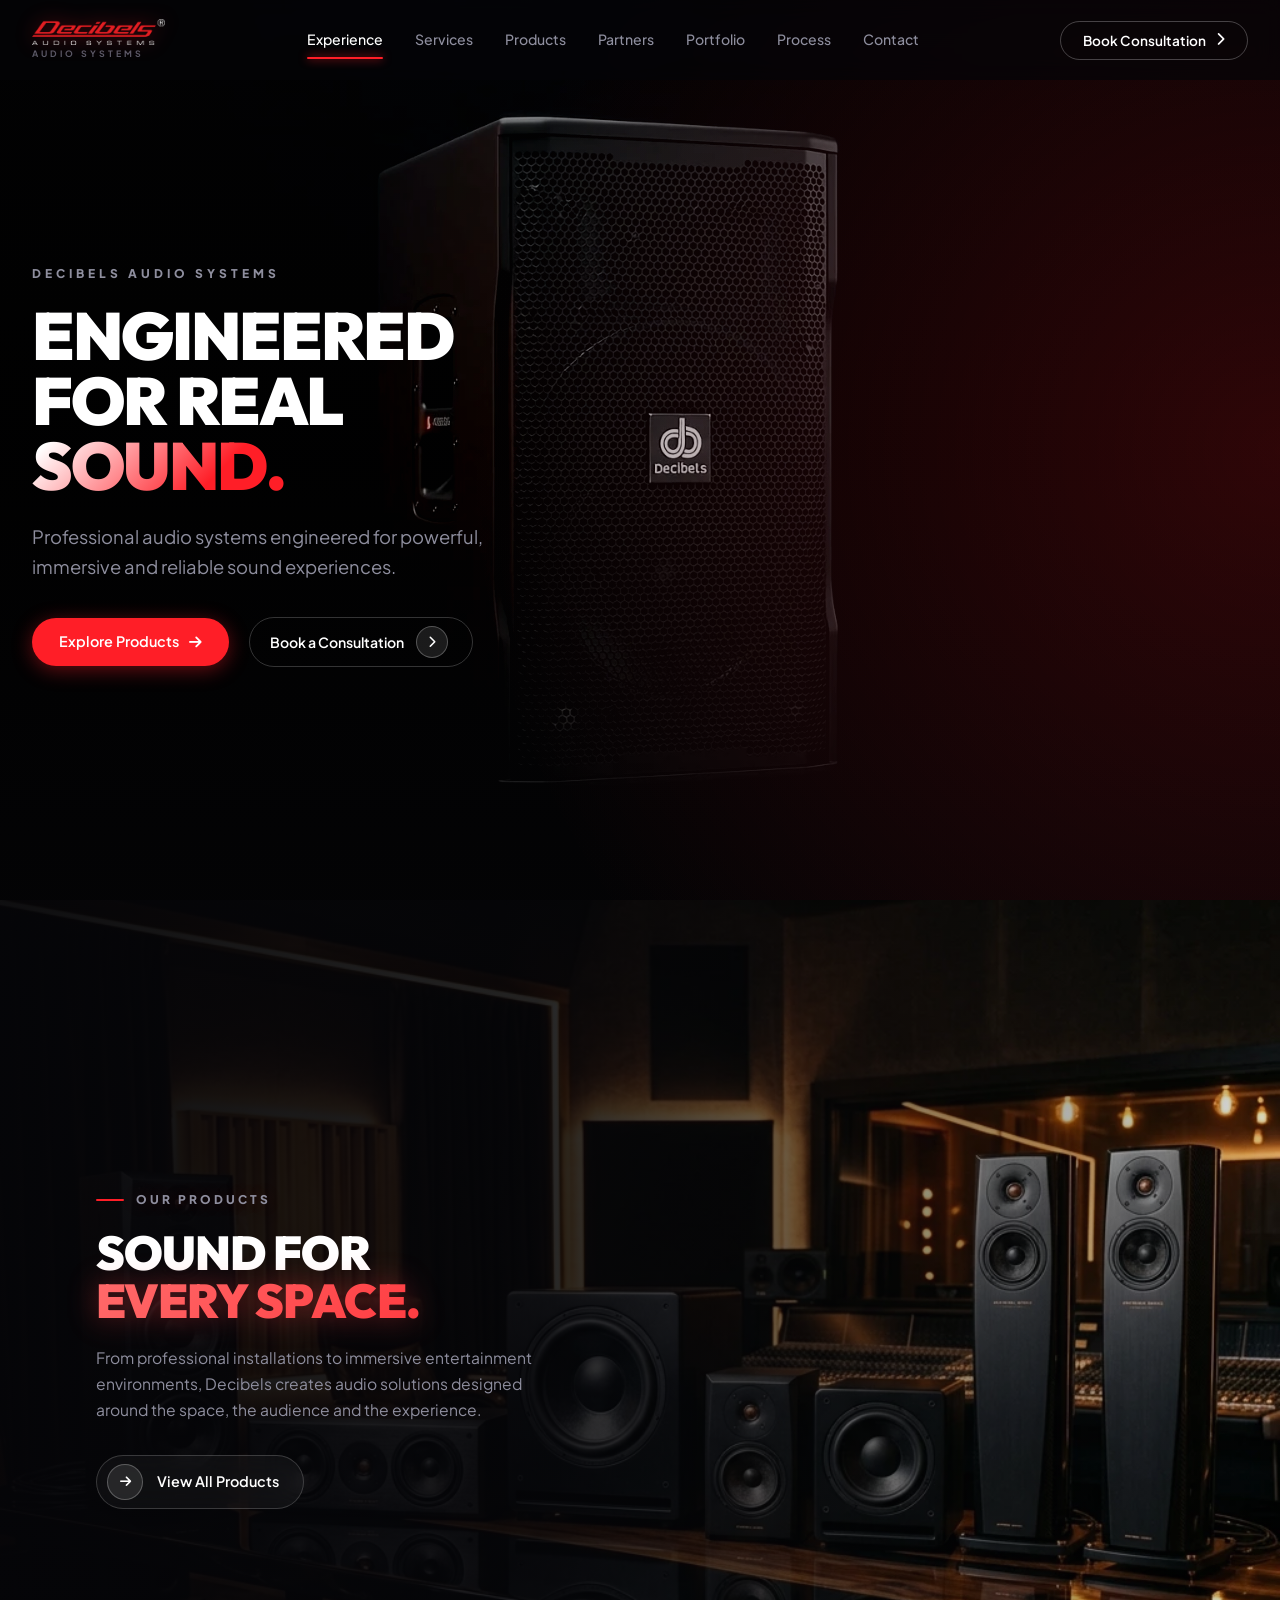
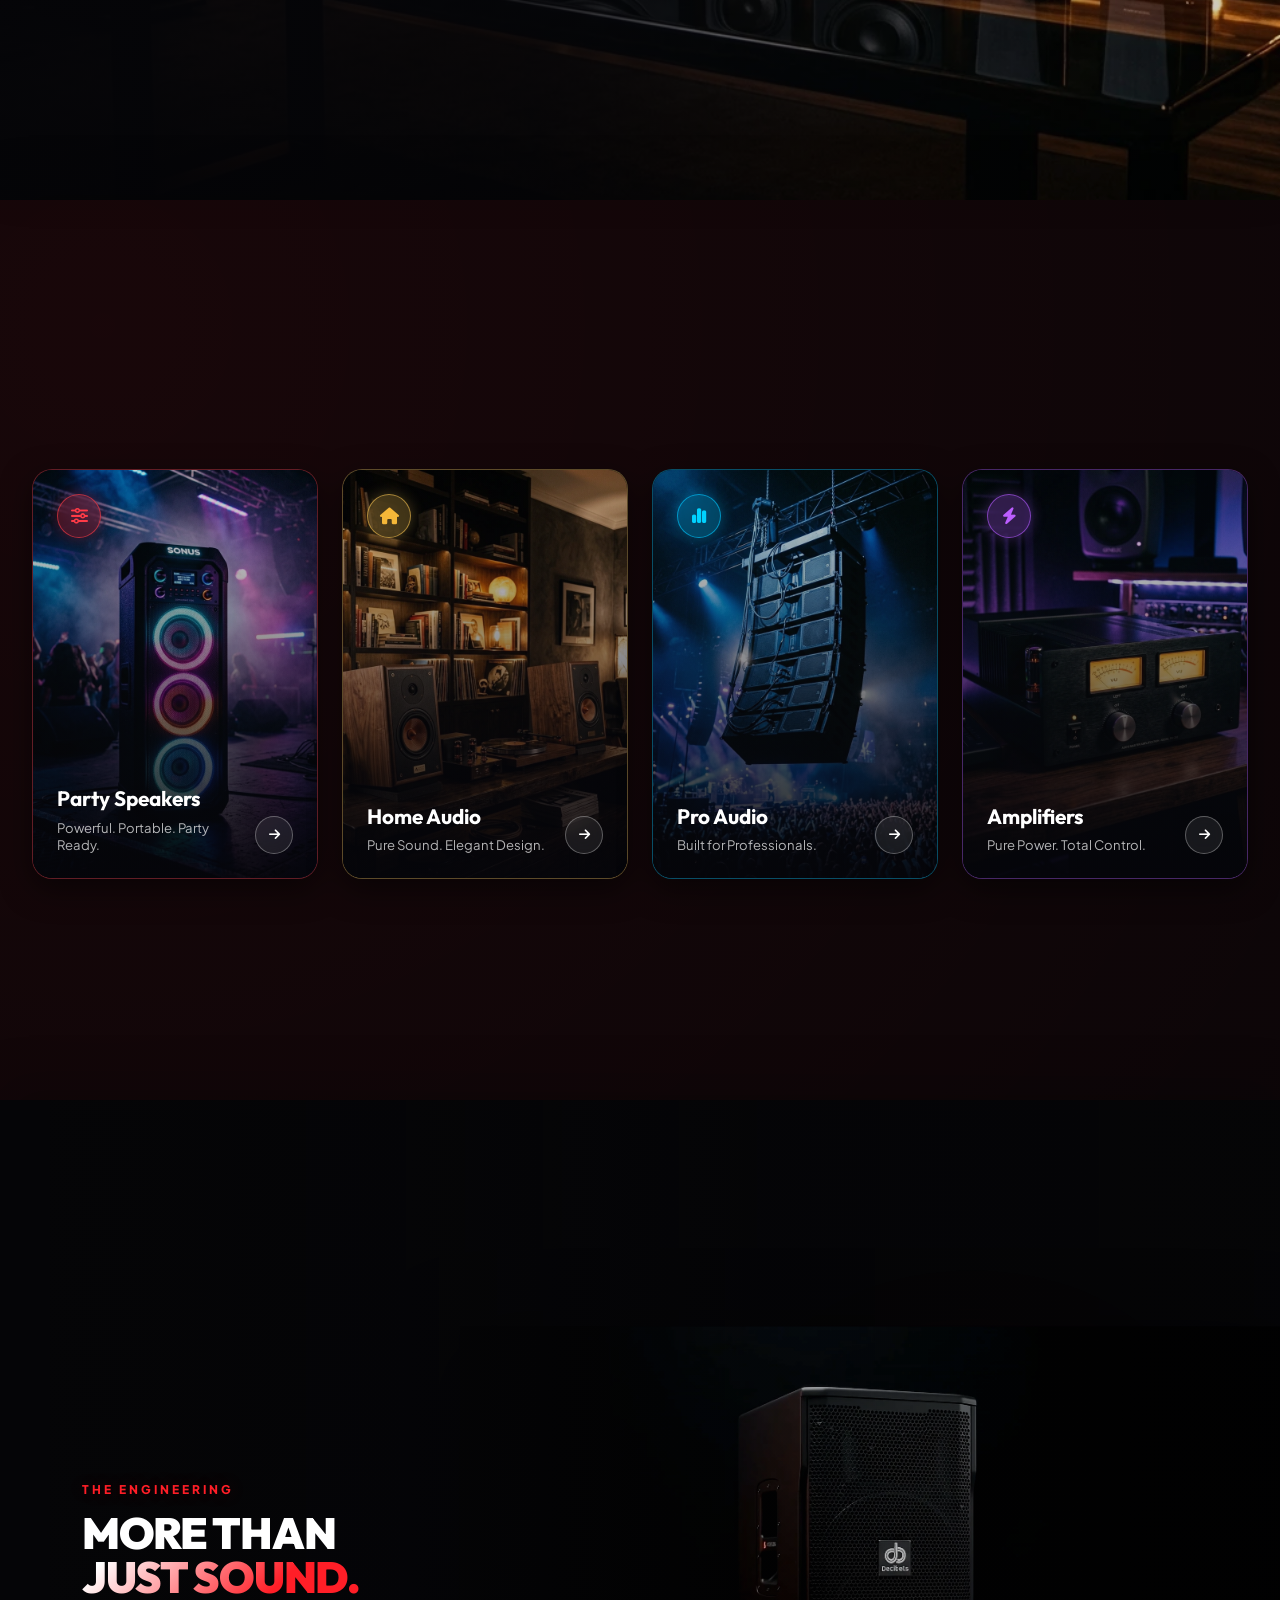
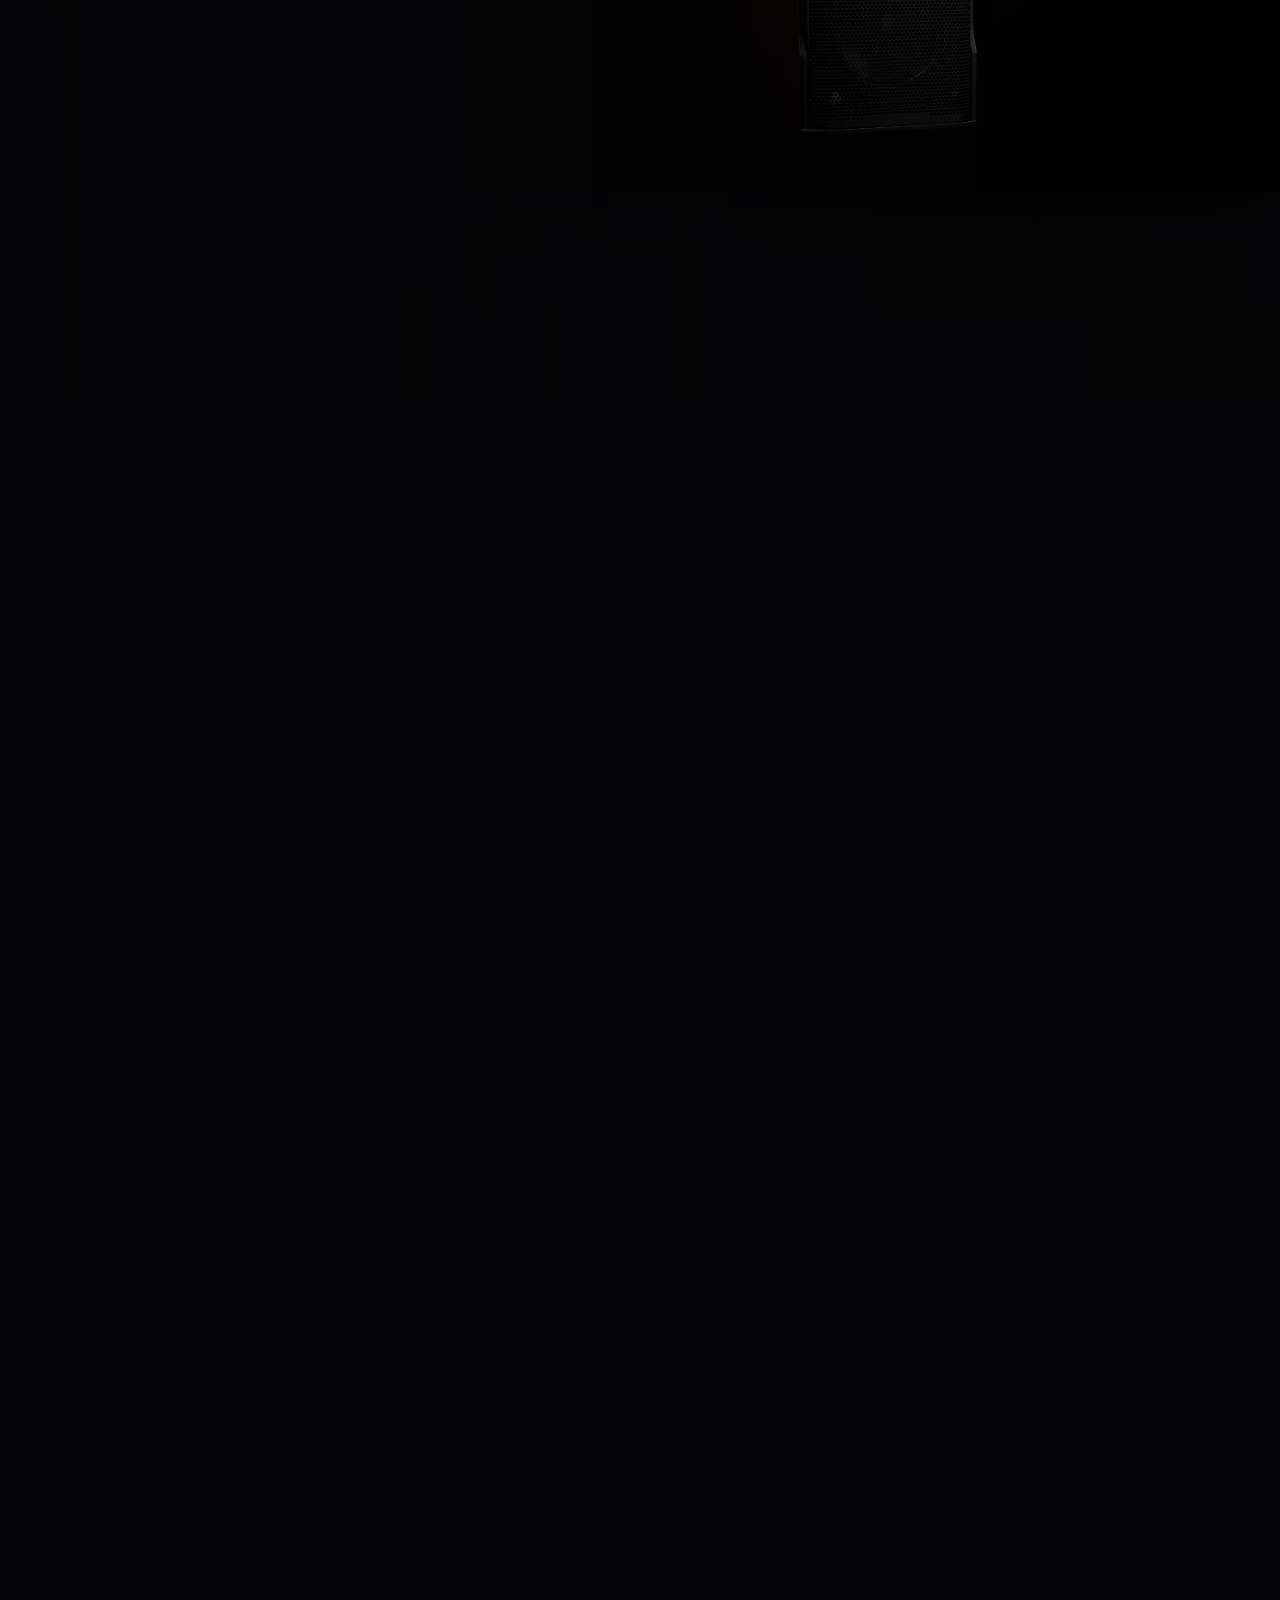
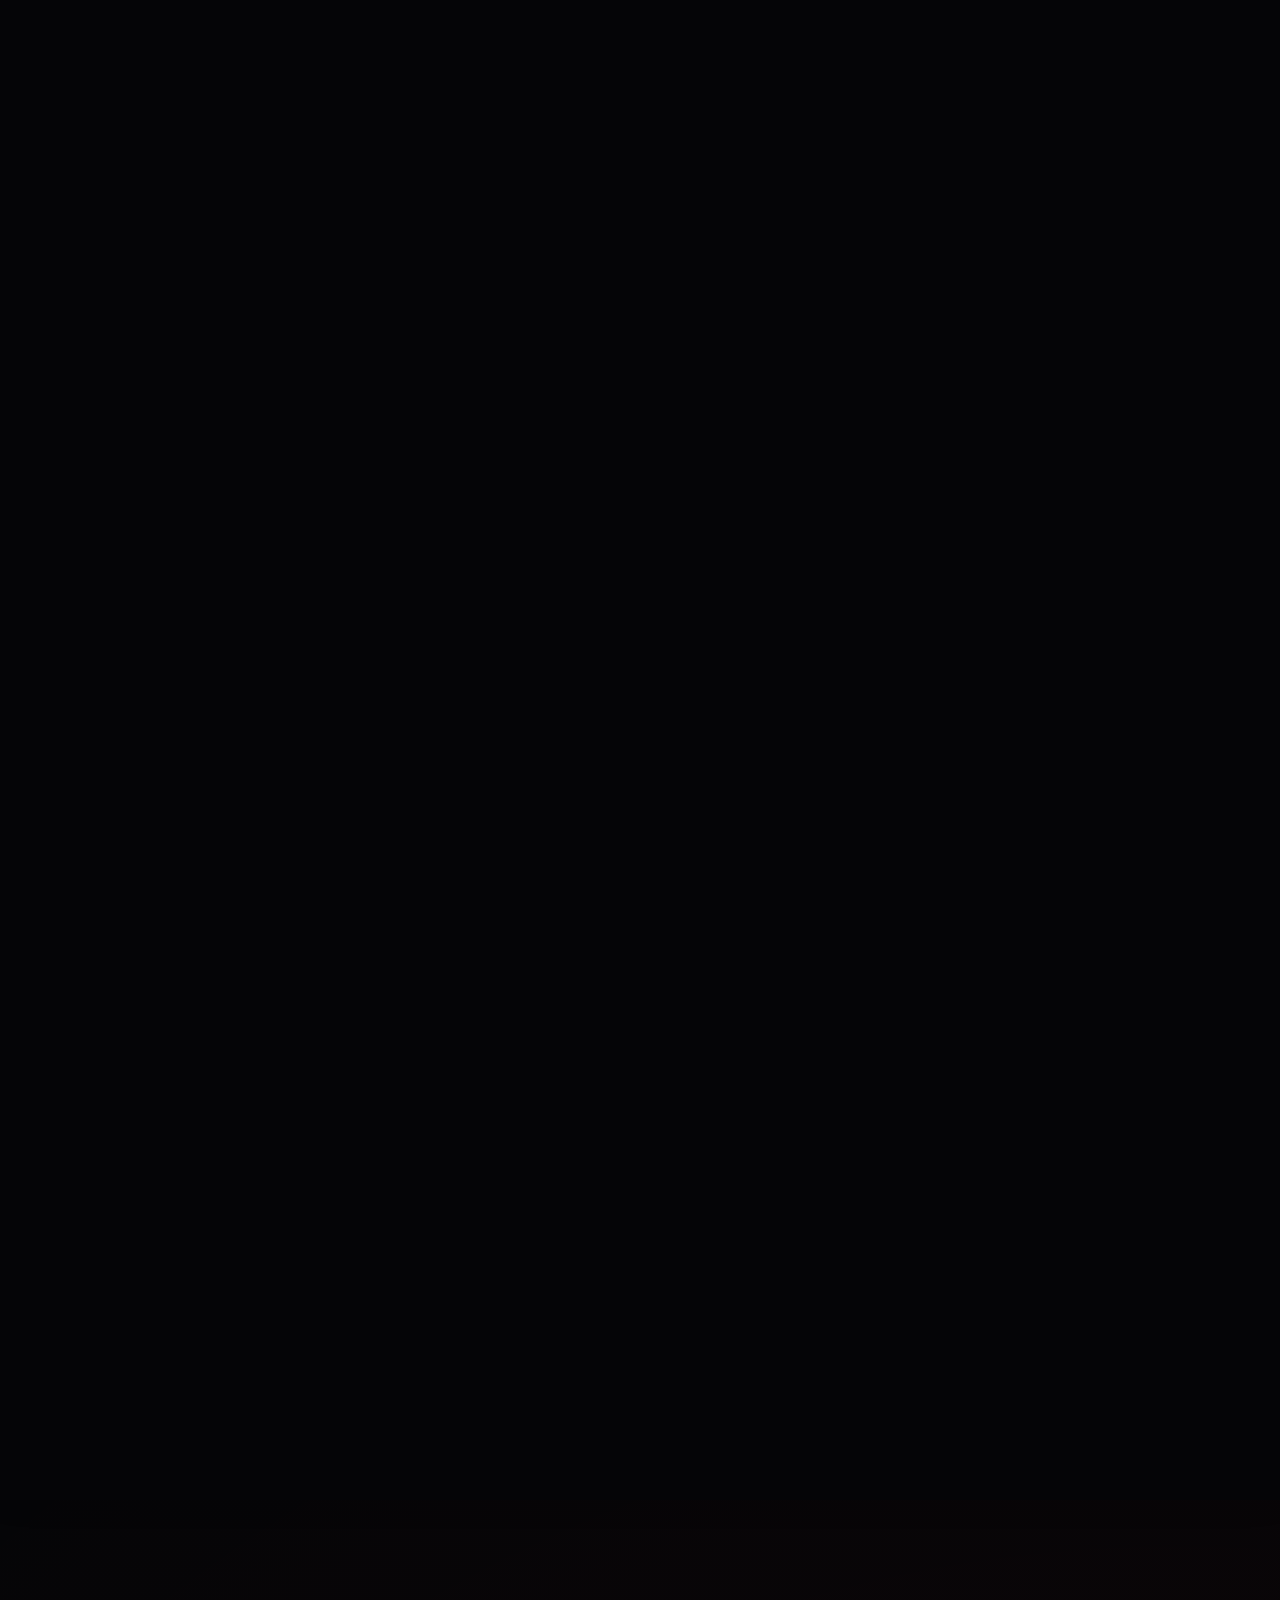
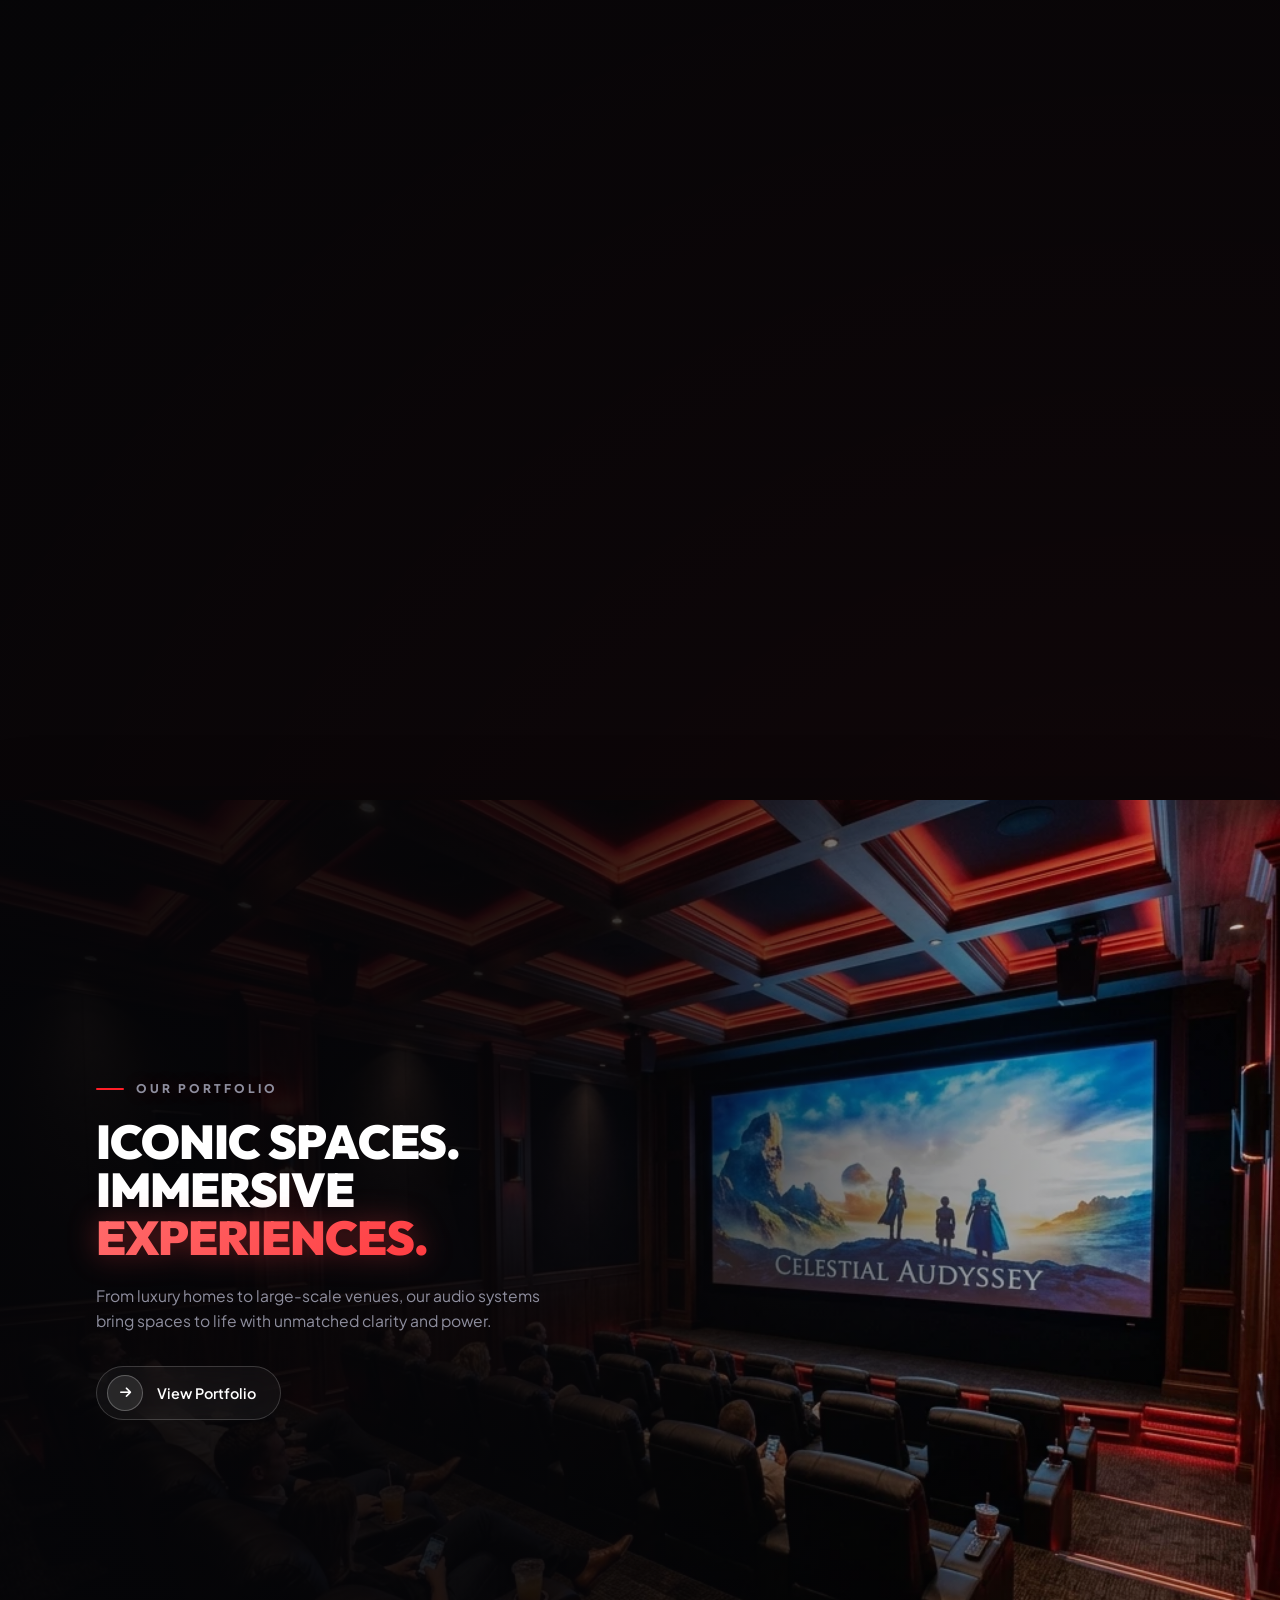
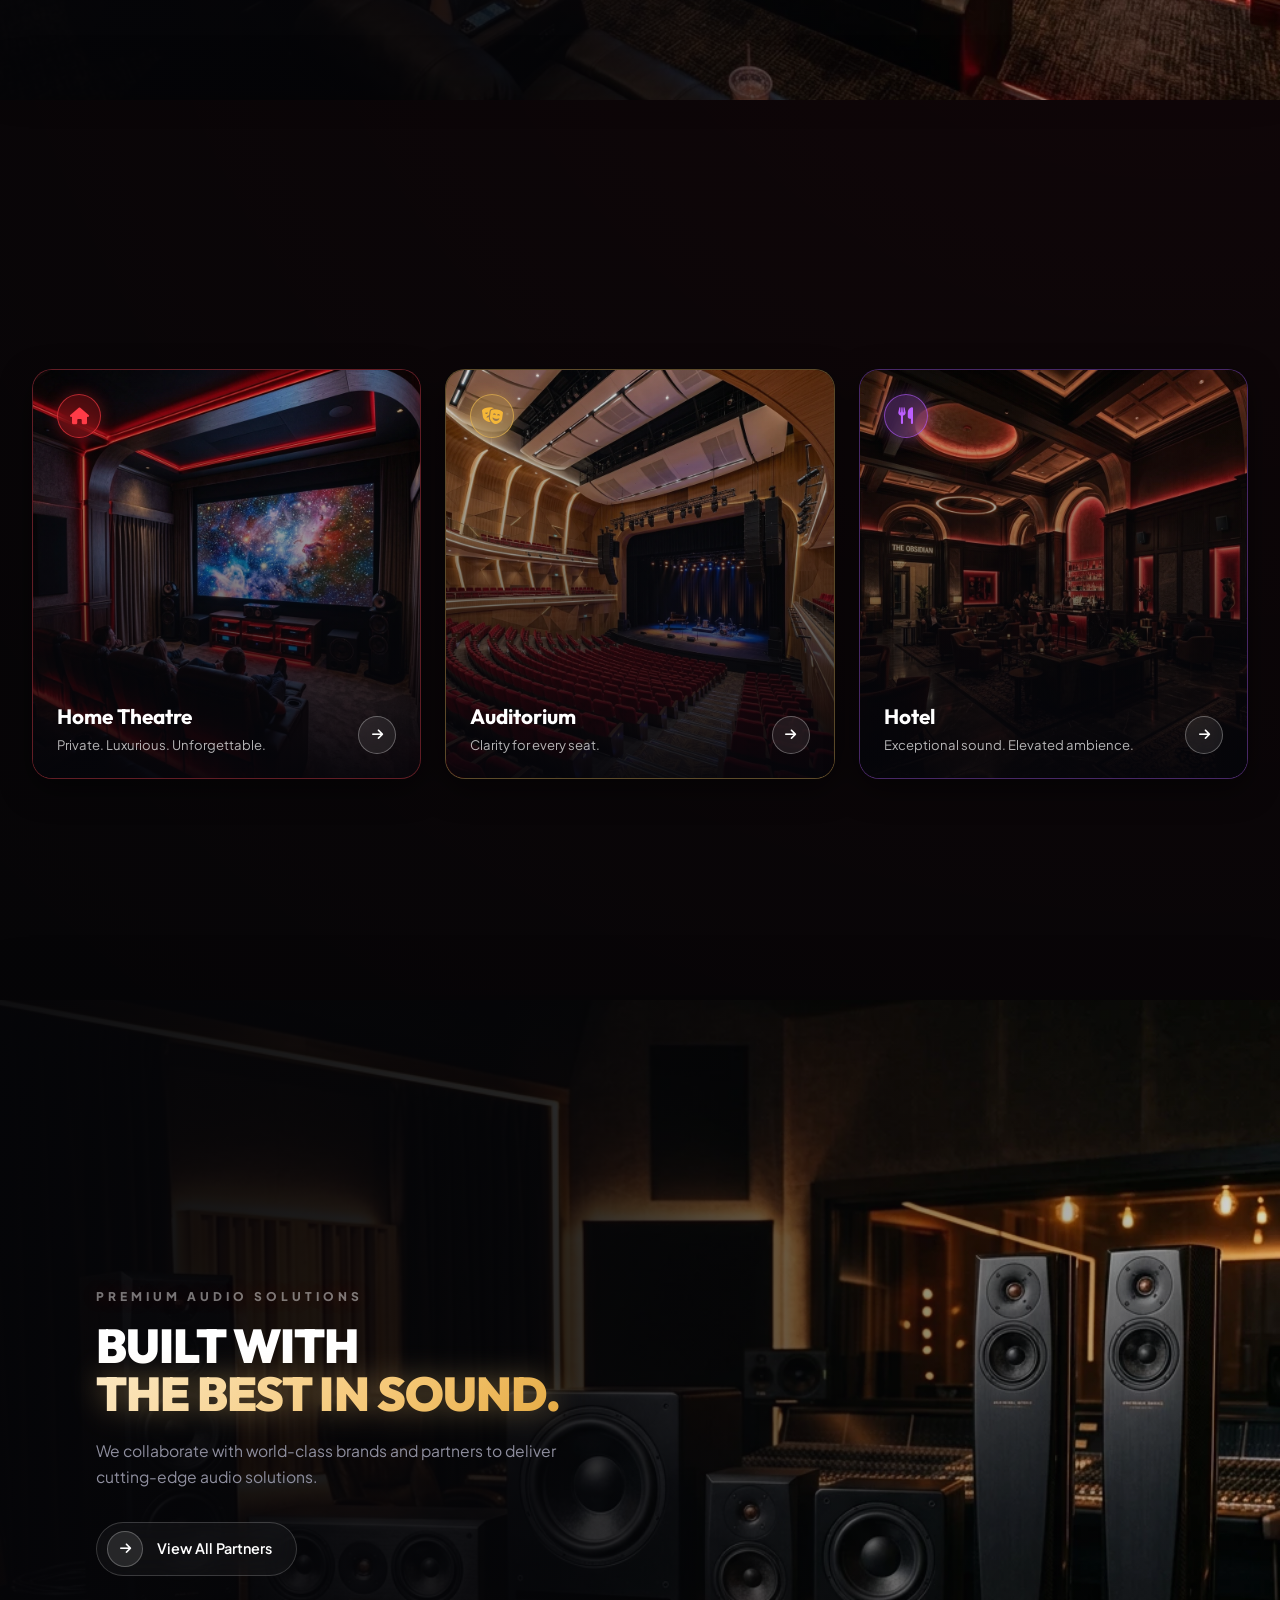
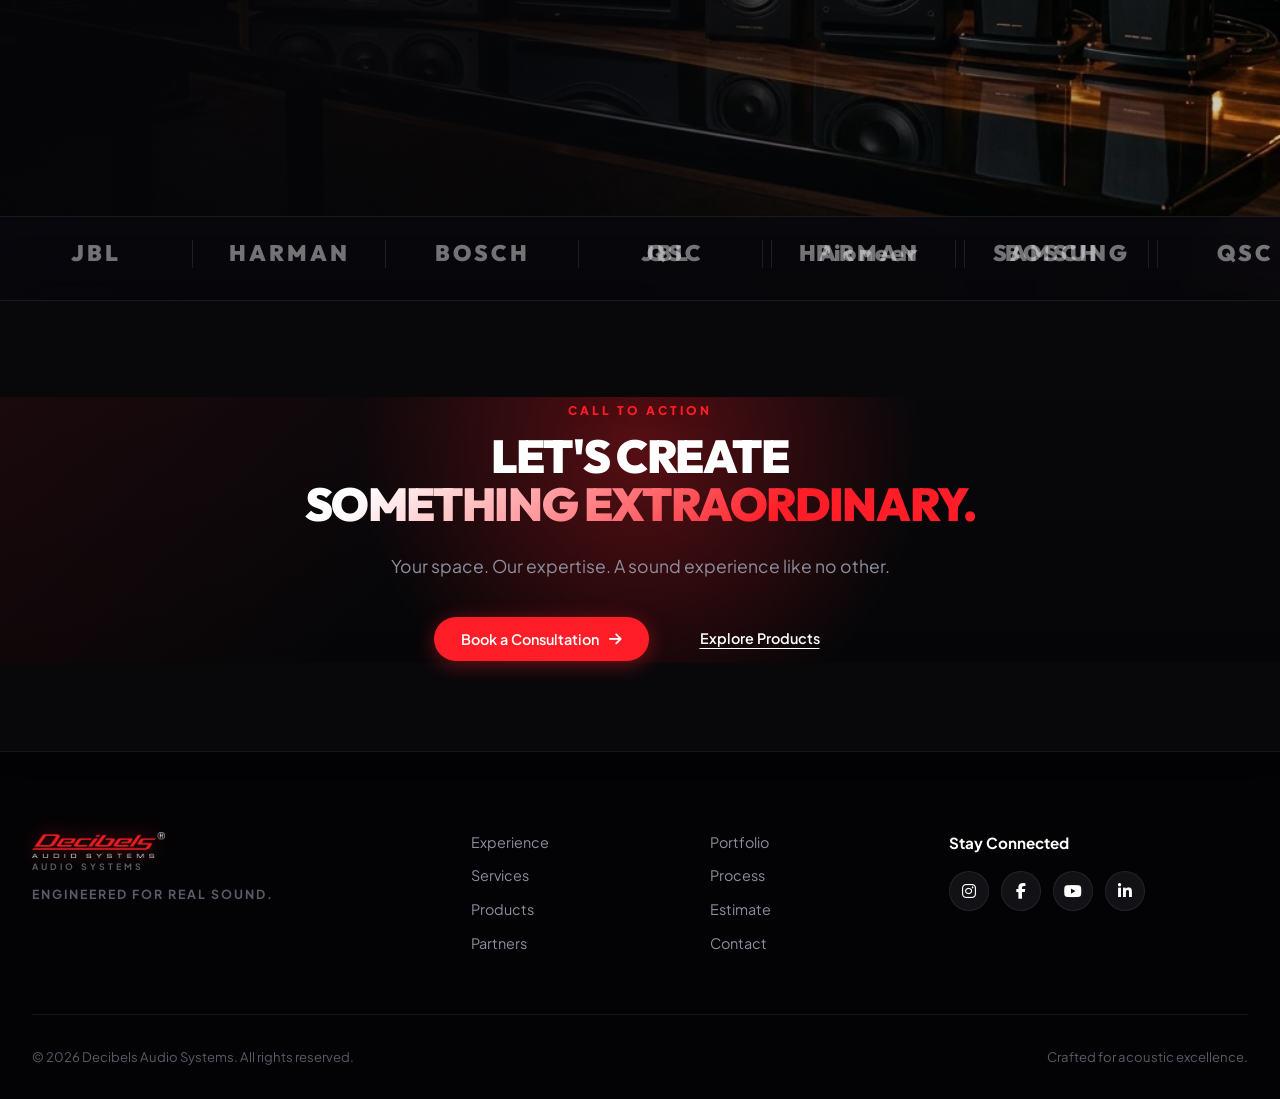
==== commit 1e476ed3: "first changes" ====
--- a/index.html
+++ b/index.html
@@ -243,20 +243,11 @@
         <!-- Left Side Text & Bullets -->
         <div class="eng-left-col">
           <span class="section-tag-red">THE ENGINEERING</span>
-          <h2 class="story-headline">
+          <h2 class="story-headline" id="engineering-active-title">
             MORE THAN<br>
             <span class="text-glow-red">JUST SOUND.</span>
           </h2>
-          <p class="story-desc">
-            Every Decibels product is built around precise engineering, refined materials and a relentless pursuit of
-            acoustic performance.
-          </p>
-          <ul class="feature-bullet-list">
-            <li><i class="fa-solid fa-gem bullet-icon"></i> Superior Sound Quality</li>
-            <li><i class="fa-solid fa-shield-halved bullet-icon"></i> Rugged Durability</li>
-            <li><i class="fa-solid fa-microchip bullet-icon"></i> Advanced Technology</li>
-            <li><i class="fa-solid fa-earth-americas bullet-icon"></i> Made for Every Environment</li>
-          </ul>
+           
         </div>
 
         <!-- Center Stage: 4 Frame Images -->
@@ -270,21 +261,7 @@
           </div>
         </div>
 
-        <!-- Right Side Navigation -->
-        <div class="eng-right-col">
-          <div class="step-nav-item active" data-step="0">
-            <span class="step-nav-text">More Than<br><small>Just Sound.</small></span>
-          </div>
-          <div class="step-nav-item" data-step="1">
-            <span class="step-nav-text">Engineered<br><small>From Within.</small></span>
-          </div>
-          <div class="step-nav-item" data-step="2">
-            <span class="step-nav-text">Precision In<br><small>Every Component.</small></span>
-          </div>
-          <div class="step-nav-item" data-step="3">
-            <span class="step-nav-text">Built to<br><small>Perform.</small></span>
-          </div>
-        </div>
+       
 
       </div>
     </div>
@@ -541,28 +518,35 @@
 
         <!-- Bottom Marquee Bar with Brand Logos and Dividers -->
         <div class="partners-bottom-bar">
-          <div class="partner-brand-item">
-            <span class="partner-logo-name">JBL</span>
-          </div>
-          <div class="brand-divider"></div>
-          <div class="partner-brand-item">
-            <span class="partner-logo-name">HARMAN</span>
-          </div>
-          <div class="brand-divider"></div>
-          <div class="partner-brand-item">
-            <span class="partner-logo-name">BOSCH</span>
-          </div>
-          <div class="brand-divider"></div>
-          <div class="partner-brand-item">
-            <span class="partner-logo-name">QSC</span>
-          </div>
-          <div class="brand-divider"></div>
-          <div class="partner-brand-item">
-            <span class="partner-logo-name">Pioneer</span>
-          </div>
-          <div class="brand-divider"></div>
-          <div class="partner-brand-item">
-            <span class="partner-logo-name">SAMSUNG</span>
+          <div class="partners-marquee-track">
+            <div class="partners-marquee-group">
+              <div class="partner-brand-item"><span class="partner-logo-name">JBL</span></div>
+              <div class="brand-divider"></div>
+              <div class="partner-brand-item"><span class="partner-logo-name">HARMAN</span></div>
+              <div class="brand-divider"></div>
+              <div class="partner-brand-item"><span class="partner-logo-name">BOSCH</span></div>
+              <div class="brand-divider"></div>
+              <div class="partner-brand-item"><span class="partner-logo-name">QSC</span></div>
+              <div class="brand-divider"></div>
+              <div class="partner-brand-item"><span class="partner-logo-name">Pioneer</span></div>
+              <div class="brand-divider"></div>
+              <div class="partner-brand-item"><span class="partner-logo-name">SAMSUNG</span></div>
+              <div class="brand-divider"></div>
+            </div>
+            <div class="partners-marquee-group" aria-hidden="true">
+              <div class="partner-brand-item"><span class="partner-logo-name">JBL</span></div>
+              <div class="brand-divider"></div>
+              <div class="partner-brand-item"><span class="partner-logo-name">HARMAN</span></div>
+              <div class="brand-divider"></div>
+              <div class="partner-brand-item"><span class="partner-logo-name">BOSCH</span></div>
+              <div class="brand-divider"></div>
+              <div class="partner-brand-item"><span class="partner-logo-name">QSC</span></div>
+              <div class="brand-divider"></div>
+              <div class="partner-brand-item"><span class="partner-logo-name">Pioneer</span></div>
+              <div class="brand-divider"></div>
+              <div class="partner-brand-item"><span class="partner-logo-name">SAMSUNG</span></div>
+              <div class="brand-divider"></div>
+            </div>
           </div>
         </div>
 
--- a/style.css
+++ b/style.css
@@ -415,8 +415,7 @@
 
 /* Additional 3D depth layer for section pages and interactive cards. */
 body {
-  perspective: 1800px;
-  perspective-origin: 50% 18%;
+  perspective: none;
 }
 
 .hero-section,
@@ -2894,18 +2893,39 @@
   position: relative;
   z-index: 2;
   width: 100%;
+  overflow: hidden;
   background: rgba(8, 8, 14, 0.88);
   border-top: 1px solid rgba(255, 255, 255, 0.08);
   backdrop-filter: blur(20px);
   min-height: 84px;
-  padding: 20px 40px;
-  display: flex;
-  align-items: center;
-  justify-content: space-between;
+  padding: 20px 0;
+}
+
+.partners-marquee-track {
+  display: flex;
+  width: max-content;
+  animation: partnersMarquee 34s linear infinite;
+  will-change: transform;
+}
+
+.partners-bottom-bar:hover .partners-marquee-track,
+.partners-bottom-bar:focus-within .partners-marquee-track {
+  animation-play-state: paused;
+}
+
+.partners-marquee-group {
+  display: flex;
+  flex: none;
+  align-items: center;
+}
+
+@keyframes partnersMarquee {
+  from { transform: translateX(0); }
+  to { transform: translateX(-50%); }
 }
 
 .partner-brand-item {
-  flex: 1;
+  flex: 0 0 clamp(130px, 15vw, 210px);
   display: flex;
   align-items: center;
   justify-content: center;
@@ -2944,18 +2964,23 @@
   }
 
   .partners-bottom-bar {
-    flex-wrap: wrap;
-    gap: 16px;
     min-height: 96px;
-    padding: 18px 20px;
+    padding: 18px 0;
   }
 
   .brand-divider {
+    display: block;
+  }
+}
+
+@media (prefers-reduced-motion: reduce) {
+  .partners-marquee-track {
+    animation: none;
+    transform: none;
+  }
+
+  .partners-marquee-group[aria-hidden="true"] {
     display: none;
-  }
-
-  .partner-brand-item {
-    flex: 1 1 30%;
   }
 }
 
